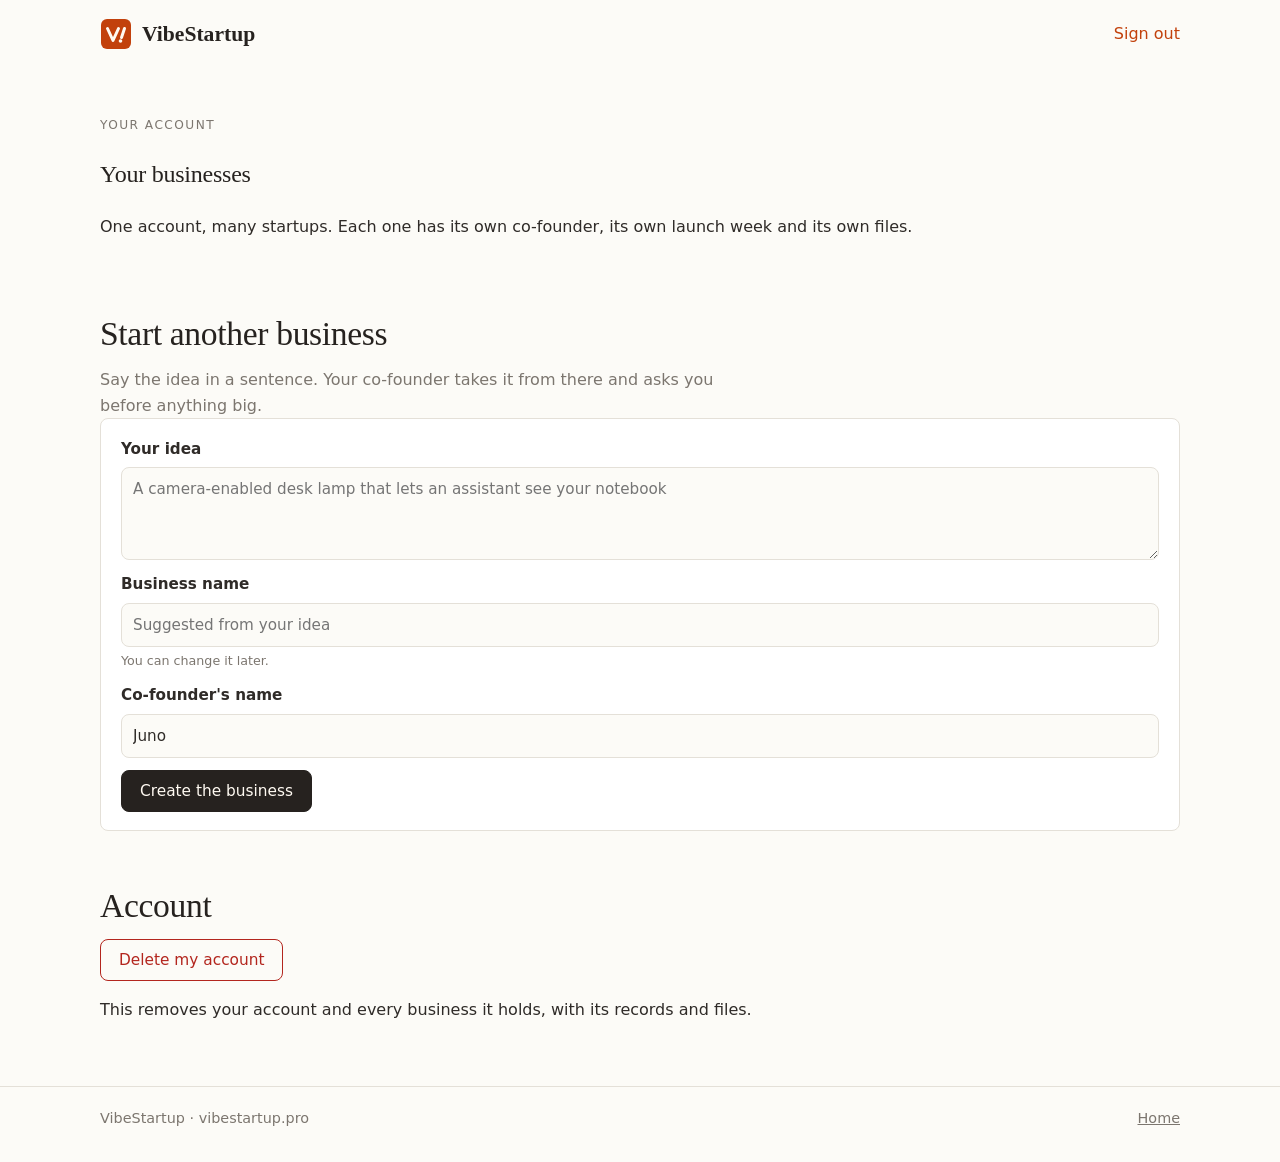
==== app/index.html @ 8f5cf820 "VibeStartup is a real startup-factory web app: its own accounts, startups and server - app.mjs is th" ====
<!doctype html>
<html lang="en">
<head>
<meta charset="utf-8">
<meta name="viewport" content="width=device-width, initial-scale=1">
<meta http-equiv="Content-Security-Policy" content="default-src 'self'; script-src 'self'; style-src 'self' 'unsafe-inline'; img-src 'self' data:; connect-src 'self'; object-src 'none'; base-uri 'none'; form-action 'self'">
<title>Your business | VibeStartup</title>
<meta name="description" content="The VibeStartup console: your business, your AI co-founder, and every decision waiting on you.">
<link rel="stylesheet" href="../style.css">
<link rel="stylesheet" href="app.css">
<link rel="icon" href="../mark.svg" type="image/svg+xml">
</head>
<body class="console">
<a class="skip" href="#app">Skip to the console</a>
<div id="app"></div>
<div id="toast" role="status" aria-live="polite"></div>

<dialog id="search-dialog" aria-labelledby="search-title">
  <form method="dialog" id="search-form">
    <h2 id="search-title" class="sr">Search</h2>
    <label class="field"><span class="sr">Go to</span><input id="search-input" type="search" placeholder="Go to a tab or page…" autocomplete="off"></label>
    <ul id="search-results" class="search-results"></ul>
  </form>
</dialog>

<dialog id="share-dialog" aria-labelledby="share-title">
  <form method="dialog">
    <h2 id="share-title">Share and earn</h2>
    <p class="muted">Give a friend a discount on their first month; get credits when they subscribe. The amounts are set at launch.</p>
    <label class="field">Your invite link<input id="share-link" readonly></label>
    <div class="btns"><button type="button" class="btn" data-action="copy-share">Copy</button><a class="btn" id="share-mail" href="#">Email</a><a class="btn" id="share-sms" href="#">Text</a></div>
    <p class="muted small" id="share-earned"></p>
    <div class="btns end"><button class="btn primary" value="close">Close</button></div>
  </form>
</dialog>

<dialog id="checkout-dialog" aria-labelledby="checkout-title">
  <form method="dialog" id="checkout-form">
    <p class="sandbox">Test mode · no card is charged</p>
    <h2 id="checkout-title">Pay <span id="checkout-biz"></span></h2>
    <p class="checkout-line"><span id="checkout-product"></span><strong id="checkout-amount"></strong></p>
    <p class="hint">Test card: <code>4242 4242 4242 4242</code>, any future date, any three digits.</p>
    <label class="field">Email<input name="email" type="email" autocomplete="off" required placeholder="buyer@example.com"></label>
    <label class="field">Card number<input name="card" inputmode="numeric" autocomplete="off" required placeholder="1234 1234 1234 1234"></label>
    <div class="row2">
      <label class="field">Expiry<input name="exp" autocomplete="off" required placeholder="MM / YY"></label>
      <label class="field">CVC<input name="cvc" autocomplete="off" required placeholder="123"></label>
    </div>
    <p class="error" id="checkout-error" role="alert"></p>
    <div class="btns end"><button class="btn" value="cancel" formnovalidate>Cancel</button><button class="btn primary" value="pay" id="checkout-pay">Pay</button></div>
  </form>
</dialog>

<dialog id="store-dialog" aria-labelledby="store-title" class="wide">
  <form method="dialog">
    <div id="store-body"></div>
    <div class="btns end"><button class="btn" value="close">Close the store</button></div>
  </form>
</dialog>

<dialog id="confirm-dialog" aria-labelledby="confirm-title">
  <form method="dialog" id="confirm-form">
    <h2 id="confirm-title"></h2>
    <p id="confirm-text"></p>
    <label class="field hidden" id="confirm-type-wrap"><span id="confirm-type-label"></span><input id="confirm-type" autocomplete="off"></label>
    <div class="btns end"><button class="btn" value="cancel" formnovalidate>Cancel</button><button class="btn danger" value="ok" id="confirm-ok"></button></div>
  </form>
</dialog>

<dialog id="preview-dialog" aria-labelledby="preview-title" class="wide">
  <form method="dialog">
    <div class="preview-head"><h2 id="preview-title"></h2><span class="muted small" id="preview-meta"></span></div>
    <div id="preview-body"></div>
    <div class="btns end"><button type="button" class="btn" data-action="copy-preview">Copy content</button><button class="btn primary" value="close">Close</button></div>
  </form>
</dialog>

<script type="module" src="app.js"></script>
</body>
</html>
---- style.css ----
/* VibeStartup: warm paper, charcoal ink, serif headings, framed cards, a burnt-orange accent; light and dark from the person's setting. */
:root {
  --bg: #fcfbf7;
  --surface: #ffffff;
  --soft: #f3efe8;
  --line: #e4e0d8;
  --text: #2f2b28;
  --muted: #7c766f;
  --ink: #26221f;
  --ink-text: #fffaf2;
  --accent: #c2410c;
  --accent-soft: #fbe7da;
  --accent-text: #ffffff;
  --ok: #2f7d4f;
  --ok-soft: #e3f2e8;
  --warn: #8a5a00;
  --warn-soft: #fbf0d4;
  --bad: #b3261e;
  --focus: #c2410c;
  --serif: "Iowan Old Style", "Palatino Linotype", Palatino, "Book Antiqua", Georgia, "Times New Roman", serif;
  --sans: system-ui, -apple-system, "Segoe UI", Roboto, "Helvetica Neue", Arial, sans-serif;
  --mono: ui-monospace, "SF Mono", Menlo, Consolas, monospace;
  --radius: 8px;
  color-scheme: light dark;
}
@media (prefers-color-scheme: dark) {
  :root {
    --bg: #1a1816;
    --surface: #23201d;
    --soft: #2c2925;
    --line: #3a3631;
    --text: #ede8e1;
    --muted: #a9a198;
    --ink: #ede8e1;
    --ink-text: #1a1816;
    --accent: #fb8a4c;
    --accent-soft: #3b2518;
    --accent-text: #1a1816;
    --ok: #7dd3a0;
    --ok-soft: #1f3327;
    --warn: #f3c86b;
    --warn-soft: #3a2f16;
    --bad: #ff8a80;
    --focus: #fb8a4c;
  }
}

* { box-sizing: border-box; }
html { -webkit-text-size-adjust: 100%; }
body { margin: 0; background: var(--bg); color: var(--text); font: 16px/1.6 var(--sans); }
h1, h2, h3 { font-family: var(--serif); font-weight: 500; color: var(--ink); letter-spacing: -0.01em; }
a { color: var(--accent); }
:focus-visible { outline: 3px solid var(--focus); outline-offset: 2px; }
img { max-width: 100%; }
.wrap { max-width: 1120px; margin: 0 auto; padding: 0 20px; }
.skip { position: absolute; left: -999px; }
.skip:focus { left: 12px; top: 12px; background: var(--surface); padding: 8px 12px; z-index: 10; border-radius: var(--radius); }

/* header and footer */
.site-head .wrap { display: flex; flex-wrap: wrap; align-items: center; justify-content: space-between; gap: 8px 24px; padding-top: 18px; padding-bottom: 18px; }
.brand { display: inline-flex; align-items: center; gap: 10px; color: var(--ink); text-decoration: none; font: 600 1.35rem var(--serif); }
.brand img { width: 32px; height: 32px; }
.site-nav { display: flex; flex-wrap: wrap; gap: 4px 20px; }
.site-nav a { color: var(--muted); text-decoration: none; font-size: 0.96rem; padding: 4px 0; border-bottom: 1px solid transparent; }
.site-nav a:hover, .site-nav a[aria-current="page"] { color: var(--text); border-bottom-color: var(--accent); }
.site-foot { border-top: 1px solid var(--line); color: var(--muted); font-size: 0.9rem; margin-top: 64px; }
.site-foot .wrap { display: flex; flex-wrap: wrap; justify-content: space-between; gap: 8px 24px; padding-top: 20px; padding-bottom: 32px; }
.site-foot a { color: var(--muted); }

/* buttons */
.btn { display: inline-flex; align-items: center; justify-content: center; gap: 8px; min-height: 42px; padding: 8px 18px; border-radius: var(--radius); border: 1px solid var(--line); background: var(--surface); color: var(--text); font: 500 0.96rem var(--sans); text-decoration: none; cursor: pointer; }
.btn:hover { border-color: var(--muted); }
.btn.primary { background: var(--ink); border-color: var(--ink); color: var(--ink-text); }
.btn.primary:hover { opacity: 0.9; }
.btn.accent { background: var(--accent); border-color: var(--accent); color: var(--accent-text); }
.btn.small { min-height: 32px; padding: 4px 12px; font-size: 0.86rem; }
.btn.danger { color: var(--bad); border-color: var(--bad); background: transparent; }
.btn:disabled { opacity: 0.5; cursor: not-allowed; }
.btns { display: flex; flex-wrap: wrap; gap: 10px; }

/* landing */
.hero { padding: 56px 0 24px; max-width: 760px; }
.eyebrow { text-transform: uppercase; letter-spacing: 0.12em; font-size: 0.76rem; color: var(--muted); margin: 0 0 12px; }
.hero h1 { margin: 0 0 16px; font-size: clamp(2.2rem, 5.4vw, 3.8rem); line-height: 1.05; }
.hero h1 em { color: var(--accent); font-style: italic; }
.hero p.lede { margin: 0 0 26px; color: var(--muted); font-size: 1.15rem; max-width: 36em; }
.notice { background: var(--soft); border: 1px solid var(--line); border-radius: var(--radius); padding: 12px 16px; margin: 22px 0 0; font-size: 0.95rem; }
.cards { display: grid; grid-template-columns: repeat(auto-fill, minmax(250px, 1fr)); gap: 14px; margin-top: 20px; }
.card { background: var(--surface); border: 1px solid var(--line); border-radius: var(--radius); padding: 18px 20px; }
.card h3 { margin: 0 0 6px; font-size: 1.2rem; }
.card p { margin: 0; color: var(--muted); font-size: 0.95rem; }
.section { padding-top: 48px; }
.section > h2 { font-size: clamp(1.5rem, 3vw, 2.1rem); margin: 0; }
.section > p.sub { color: var(--muted); margin: 6px 0 0; max-width: 40em; }
.steps { counter-reset: step; list-style: none; padding: 0; margin: 20px 0 0; display: grid; grid-template-columns: repeat(auto-fill, minmax(230px, 1fr)); gap: 14px; }
.steps li { counter-increment: step; background: var(--surface); border: 1px solid var(--line); border-radius: var(--radius); padding: 18px 20px; }
.steps li::before { content: counter(step); display: block; font: 500 1.8rem var(--serif); color: var(--accent); margin-bottom: 4px; }
.split { display: grid; grid-template-columns: 1fr 1fr; gap: 14px; margin-top: 20px; }
.split ul { margin: 8px 0 0; padding-left: 1.2em; color: var(--muted); }
.plans { display: grid; grid-template-columns: repeat(auto-fill, minmax(240px, 1fr)); gap: 14px; margin-top: 20px; }
.plan { background: var(--surface); border: 1px solid var(--line); border-radius: var(--radius); padding: 20px; display: flex; flex-direction: column; gap: 6px; }
.plan.featured { border-color: var(--ink); box-shadow: 0 0 0 1px var(--ink); }
.plan h3 { margin: 0; font-size: 1.35rem; }
.plan .price { font: 500 1rem var(--serif); color: var(--muted); font-style: italic; }
.plan ul { margin: 6px 0 0; padding-left: 1.2em; color: var(--muted); font-size: 0.94rem; }
.tag { display: inline-block; font-size: 0.72rem; padding: 2px 8px; border-radius: 999px; background: var(--accent-soft); color: var(--accent); font-weight: 600; letter-spacing: 0.02em; vertical-align: middle; }
@media (max-width: 720px) {
  .split { grid-template-columns: 1fr; }
  .hero { padding-top: 28px; }
}

/* forms on the public pages: the account, a new business, and the language picker */
.field { display: block; margin: 0 0 12px; font-weight: 600; font-size: 0.95rem; }
.field input, .field textarea {
  display: block; width: 100%; box-sizing: border-box; margin-top: 6px; padding: 9px 11px;
  font: inherit; font-weight: 400; color: var(--text); background: var(--bg);
  border: 1px solid var(--line); border-radius: var(--radius);
}
.field small { display: block; margin-top: 4px; font-weight: 400; color: var(--muted); }
.error { margin: 6px 0 10px; color: var(--bad); font-size: 0.9rem; }
.error:empty { display: none; }
.linkish { background: none; border: 0; padding: 0; font: inherit; color: var(--accent); cursor: pointer; }
.langbtn {
  margin-left: 10px; padding: 2px 8px; font: 600 0.85rem var(--sans); color: var(--text);
  background: var(--soft); border: 1px solid var(--line); border-radius: var(--radius); cursor: pointer;
}
.langlist { list-style: none; padding: 0; margin: 0 0 14px; display: grid; gap: 6px; }
.langlist a { display: block; padding: 8px 10px; border-radius: var(--radius); text-decoration: none; color: var(--text); }
.langlist a[aria-current="true"] { background: var(--accent-soft); color: var(--accent); }
.foot-right { display: inline-flex; align-items: center; gap: 4px; }
a.card { display: block; text-decoration: none; color: inherit; }
a.card:hover { border-color: var(--accent); }
---- app/app.css ----
/* The console demo. Shares ../style.css's colours and type. */
.sr { position: absolute; width: 1px; height: 1px; overflow: hidden; clip: rect(0 0 0 0); white-space: nowrap; }
.hidden { display: none !important; }
.muted { color: var(--muted); }
.small { font-size: 0.86rem; }
code { font-family: var(--mono); font-size: 0.9em; background: var(--soft); padding: 1px 5px; border-radius: 4px; }
body.console { min-height: 100vh; }
.demo-banner { margin: 0; background: var(--ink); color: var(--ink-text); text-align: center; font-size: 0.86rem; padding: 6px 16px; }

/* start */
.start { max-width: 620px; margin: 0 auto; padding: 48px 20px; }
.start h1 { font-size: clamp(2rem, 5vw, 2.8rem); margin: 0 0 8px; line-height: 1.1; }
.panel { background: var(--surface); border: 1px solid var(--line); border-radius: var(--radius); padding: 20px; }
.field { display: flex; flex-direction: column; gap: 5px; font-size: 0.9rem; font-weight: 500; margin: 12px 0; }
.field input, .field select, .field textarea, .composer textarea, .inline input, .inline select { font: 400 0.96rem var(--sans); padding: 9px 11px; border: 1px solid var(--line); border-radius: var(--radius); background: var(--bg); color: var(--text); min-width: 0; width: 100%; }
.field small { font-weight: 400; color: var(--muted); }
.row2 { display: grid; grid-template-columns: 1fr 1fr; gap: 12px; }
.error { color: var(--bad); min-height: 1.3em; margin: 4px 0; font-size: 0.9rem; }
.check { display: flex; gap: 8px; align-items: center; margin: 8px 0; font-size: 0.94rem; }
.check input { accent-color: var(--accent); width: 17px; height: 17px; }
.end { justify-content: flex-end; }

/* layout */
.shell { display: grid; grid-template-columns: 236px minmax(0, 1fr); min-height: calc(100vh - 33px); }
.side { border-right: 1px solid var(--line); background: var(--bg); padding: 12px; display: flex; flex-direction: column; gap: 8px; position: sticky; top: 0; height: calc(100vh - 33px); overflow-y: auto; }
.side .brand { font-size: 1.1rem; padding: 2px 6px; }
.side .brand img { width: 26px; height: 26px; }
.searchbtn { display: flex; justify-content: space-between; align-items: center; width: 100%; border: 1px solid var(--line); background: var(--surface); color: var(--muted); border-radius: var(--radius); padding: 7px 10px; font: 400 0.88rem var(--sans); cursor: pointer; }
.searchbtn kbd { font: 400 0.76rem var(--mono); border: 1px solid var(--line); border-radius: 4px; padding: 0 5px; }
.bizname { display: flex; align-items: center; gap: 9px; padding: 6px; }
.bizname .logo { width: 30px; height: 30px; border-radius: 7px; flex: none; }
.bizname b { display: block; font: 500 1.02rem var(--serif); color: var(--ink); line-height: 1.2; overflow-wrap: anywhere; }
.bizname span { font-size: 0.76rem; color: var(--muted); }
.nav { display: flex; flex-direction: column; gap: 1px; }
.nav a { display: flex; align-items: center; justify-content: space-between; gap: 8px; color: var(--muted); text-decoration: none; padding: 4px 10px; border-radius: 6px; font-size: 0.9rem; }
.nav a:hover { background: var(--soft); color: var(--text); }
.nav a[aria-current="page"] { background: var(--surface); color: var(--ink); box-shadow: inset 0 0 0 1px var(--line); font-weight: 500; }
.nav .count { font-size: 0.72rem; background: var(--accent); color: var(--accent-text); border-radius: 999px; padding: 0 7px; }
.side-foot { margin-top: auto; display: flex; flex-direction: column; gap: 8px; font-size: 0.84rem; }
.meter { background: var(--soft); border: 1px solid var(--line); border-radius: var(--radius); padding: 10px; }
.meter .bar { height: 5px; background: var(--line); border-radius: 3px; margin: 6px 0; overflow: hidden; }
.meter .bar i { display: block; height: 100%; background: var(--accent); }
.user { display: flex; gap: 6px; flex-wrap: wrap; }
.user a { color: var(--muted); }

.main { min-width: 0; padding: 22px 32px 64px; }
.page-head { display: flex; flex-wrap: wrap; align-items: flex-end; justify-content: space-between; gap: 8px 16px; margin-bottom: 16px; }
.page-head h1 { margin: 0; font-size: 1.9rem; line-height: 1.15; }
.page-head p { margin: 4px 0 0; color: var(--muted); max-width: 46em; }
.grid { display: grid; gap: 14px; }
.grid.two { grid-template-columns: repeat(auto-fit, minmax(300px, 1fr)); align-items: start; }
.grid.tiles { grid-template-columns: repeat(auto-fill, minmax(150px, 1fr)); }
.grid.cards3 { grid-template-columns: repeat(auto-fill, minmax(210px, 1fr)); }
.box { background: var(--surface); border: 1px solid var(--line); border-radius: var(--radius); padding: 16px 18px; min-width: 0; }
.box > h2, .box > h3 { margin: 0 0 8px; font-size: 1.15rem; }
.box h2 { font-size: 1.2rem; }
.box-head { display: flex; justify-content: space-between; align-items: center; gap: 8px; flex-wrap: wrap; margin-bottom: 8px; }
.box-head h2, .box-head h3 { margin: 0; font-size: 1.15rem; }
.label { text-transform: uppercase; letter-spacing: 0.08em; font-size: 0.7rem; color: var(--muted); }
.tile { background: var(--surface); border: 1px solid var(--line); border-radius: var(--radius); padding: 12px 14px; }
.tile b { display: block; font: 500 1.5rem var(--serif); color: var(--ink); margin-top: 2px; }
.tile small { color: var(--muted); font-size: 0.78rem; }
.empty { text-align: center; padding: 28px 16px; color: var(--muted); }
.empty h3 { color: var(--ink); margin: 0 0 4px; }
.list { list-style: none; margin: 0; padding: 0; }
.list > li { padding: 10px 0; border-top: 1px solid var(--line); display: flex; gap: 10px; align-items: center; justify-content: space-between; flex-wrap: wrap; }
.list > li:first-child { border-top: 0; }
.list .grow { flex: 1; min-width: 180px; }
.pill { display: inline-block; font-size: 0.72rem; padding: 1px 8px; border-radius: 999px; background: var(--soft); color: var(--muted); border: 1px solid var(--line); white-space: nowrap; }
.pill.ok { background: var(--ok-soft); color: var(--ok); border-color: transparent; }
.pill.warn { background: var(--warn-soft); color: var(--warn); border-color: transparent; }
.pill.accent { background: var(--accent-soft); color: var(--accent); border-color: transparent; }
.pill.bad { color: var(--bad); }
table { width: 100%; border-collapse: collapse; font-size: 0.92rem; }
th, td { text-align: left; padding: 8px 6px; border-top: 1px solid var(--line); vertical-align: top; }
th { font-weight: 500; color: var(--muted); font-size: 0.8rem; border-top: 0; }
.table-wrap { overflow-x: auto; }
.subtabs { display: flex; gap: 4px; flex-wrap: wrap; border-bottom: 1px solid var(--line); margin-bottom: 14px; }
.subtabs button { border: 0; background: none; color: var(--muted); font: 400 0.94rem var(--sans); padding: 8px 12px; border-bottom: 2px solid transparent; cursor: pointer; }
.subtabs button[aria-selected="true"] { color: var(--ink); border-bottom-color: var(--accent); }
.chips { display: flex; flex-wrap: wrap; gap: 6px; }
.chips button { border: 1px solid var(--line); background: var(--surface); color: var(--text); border-radius: 999px; padding: 4px 12px; font: 400 0.88rem var(--sans); cursor: pointer; }
.chips button[aria-pressed="true"] { background: var(--ink); color: var(--ink-text); border-color: var(--ink); }
.switch { display: inline-flex; align-items: center; gap: 8px; cursor: pointer; font-size: 0.92rem; }
.switch input { appearance: none; width: 38px; height: 22px; border-radius: 999px; background: var(--line); position: relative; margin: 0; cursor: pointer; transition: background 0.15s; flex: none; }
.switch input::after { content: ""; position: absolute; top: 3px; left: 3px; width: 16px; height: 16px; border-radius: 50%; background: var(--surface); transition: left 0.15s; }
.switch input:checked { background: var(--accent); }
.switch input:checked::after { left: 19px; }
.inline { display: flex; gap: 8px; flex-wrap: wrap; align-items: center; }
.inline input, .inline select { width: auto; flex: 1; min-width: 140px; }

/* chat */
.chat-layout { display: grid; grid-template-columns: minmax(0, 1fr) 300px; gap: 20px; align-items: start; }
.chat { display: flex; flex-direction: column; gap: 14px; max-width: 760px; }
.msg { display: flex; flex-direction: column; gap: 4px; }
.msg .who { font-size: 0.8rem; color: var(--muted); }
.msg .bubble { background: var(--surface); border: 1px solid var(--line); border-radius: var(--radius); padding: 10px 14px; white-space: pre-wrap; overflow-wrap: anywhere; }
.msg.you { align-items: flex-end; }
.msg.you .bubble { background: var(--ink); color: var(--ink-text); border-color: var(--ink); max-width: 80%; }
.msg .sample { font-size: 0.72rem; color: var(--muted); font-style: italic; }
.card-msg { border: 1px solid var(--line); border-radius: var(--radius); background: var(--surface); padding: 14px 16px; }
.card-msg.milestone { border-left: 3px solid var(--ok); }
.card-msg.approval { border-left: 3px solid var(--accent); }
.card-msg h4 { margin: 2px 0 4px; font: 500 1.05rem var(--serif); color: var(--ink); }
.reasoning { background: var(--soft); border-radius: 6px; padding: 8px 10px; font-size: 0.9rem; margin: 8px 0; }
.briefing .tiles { display: grid; grid-template-columns: repeat(auto-fill, minmax(140px, 1fr)); gap: 8px; margin: 10px 0; }
.briefing ul { margin: 6px 0; padding-left: 1.2em; }
.composer { position: sticky; bottom: 0; background: var(--bg); padding: 10px 0 4px; display: flex; gap: 8px; align-items: flex-end; }
.composer textarea { resize: vertical; min-height: 46px; }
.rail { display: flex; flex-direction: column; gap: 12px; position: sticky; top: 16px; }
.week { display: grid; gap: 4px; margin: 6px 0 0; padding: 0; list-style: none; }
.week li { display: flex; gap: 8px; align-items: center; font-size: 0.9rem; color: var(--muted); padding: 3px 0; }
.week li i { width: 22px; height: 22px; border-radius: 50%; border: 1px solid var(--line); display: inline-flex; align-items: center; justify-content: center; font-style: normal; font-size: 0.75rem; flex: none; }
.week li.done i { background: var(--ok); color: #fff; border-color: var(--ok); }
.week li.now { color: var(--ink); font-weight: 500; }
.week li.now i { background: var(--accent); color: var(--accent-text); border-color: var(--accent); }

/* email */
.mail { display: grid; grid-template-columns: 170px minmax(0, 1fr); gap: 14px; }
.folders { display: flex; flex-direction: column; gap: 2px; }
.folders button { text-align: left; border: 0; background: none; color: var(--muted); padding: 6px 10px; border-radius: 6px; font: 400 0.92rem var(--sans); cursor: pointer; display: flex; justify-content: space-between; }
.folders button[aria-current="true"] { background: var(--surface); color: var(--ink); box-shadow: inset 0 0 0 1px var(--line); }
.thread-row { text-align: left; width: 100%; border: 0; background: none; padding: 10px 4px; cursor: pointer; color: var(--text); font: inherit; display: block; }
.thread-row:hover { background: var(--soft); }
.thread-row b { font-weight: 500; }
.thread-row.unread b { font-weight: 700; }
.thread-row span { display: block; color: var(--muted); font-size: 0.86rem; white-space: nowrap; overflow: hidden; text-overflow: ellipsis; }
.email-body { white-space: pre-wrap; background: var(--bg); border: 1px solid var(--line); border-radius: 6px; padding: 12px; overflow-wrap: anywhere; }

/* studio */
.creatives { display: grid; grid-template-columns: repeat(auto-fill, minmax(150px, 1fr)); gap: 12px; }
.creative { border: 1px solid var(--line); border-radius: var(--radius); overflow: hidden; background: var(--surface); }
.creative img { display: block; width: 100%; aspect-ratio: 4 / 5; object-fit: cover; background: var(--soft); }
.creative.square img { aspect-ratio: 1; object-fit: contain; }
.creative div { padding: 6px 8px; font-size: 0.8rem; display: flex; justify-content: space-between; gap: 6px; align-items: center; }
.creative div span { overflow: hidden; text-overflow: ellipsis; white-space: nowrap; }
.refs { display: flex; flex-wrap: wrap; gap: 8px; }
.refs label { display: flex; align-items: center; gap: 6px; border: 1px solid var(--line); border-radius: 6px; padding: 4px 8px; font-size: 0.82rem; cursor: pointer; background: var(--surface); }
.refs img { width: 28px; height: 28px; border-radius: 4px; }
.swatches { display: flex; flex-wrap: wrap; gap: 10px; }
.swatches div { text-align: center; font-size: 0.78rem; color: var(--muted); }
.swatches i { display: block; width: 64px; height: 64px; border-radius: 6px; border: 1px solid var(--line); margin-bottom: 4px; }

/* social calendar */
.cal { display: grid; grid-template-columns: repeat(7, minmax(0, 1fr)); gap: 4px; }
.cal div { min-height: 64px; border: 1px solid var(--line); border-radius: 6px; padding: 4px 6px; font-size: 0.78rem; background: var(--surface); overflow: hidden; }
.cal .dow { min-height: 0; border: 0; background: none; color: var(--muted); text-align: center; }
.cal .today { border-color: var(--accent); }
.cal .post { display: block; background: var(--accent-soft); color: var(--accent); border-radius: 4px; padding: 1px 4px; margin-top: 2px; white-space: nowrap; overflow: hidden; text-overflow: ellipsis; }

/* files */
.file-row { display: flex; justify-content: space-between; align-items: center; gap: 10px; width: 100%; text-align: left; border: 0; background: none; padding: 8px 6px; border-top: 1px solid var(--line); cursor: pointer; color: var(--text); font: inherit; }
.file-row:hover { background: var(--soft); }
.file-row b { font-family: var(--mono); font-weight: 500; font-size: 0.9rem; }
.file-row span { color: var(--muted); font-size: 0.84rem; }
#preview-body pre { white-space: pre-wrap; font: 0.86rem/1.5 var(--mono); background: var(--bg); border: 1px solid var(--line); border-radius: 6px; padding: 12px; max-height: 60vh; overflow: auto; }
#preview-body img { max-height: 60vh; display: block; margin: 0 auto; }
.preview-head { display: flex; justify-content: space-between; align-items: baseline; gap: 8px; flex-wrap: wrap; }
.preview-head h2 { margin: 0 0 8px; font-family: var(--mono); font-size: 1.05rem; }

/* dialogs */
dialog { border: 1px solid var(--line); border-radius: var(--radius); background: var(--surface); color: var(--text); padding: 20px 22px; width: min(460px, calc(100vw - 32px)); box-shadow: 0 20px 60px rgba(0, 0, 0, 0.2); }
dialog.wide { width: min(760px, calc(100vw - 32px)); }
dialog::backdrop { background: rgba(30, 26, 22, 0.45); }
dialog h2 { margin: 0 0 6px; font-size: 1.35rem; }
.sandbox { display: inline-block; margin: 0 0 8px; font-size: 0.74rem; background: var(--warn-soft); color: var(--warn); padding: 2px 8px; border-radius: 4px; }
.checkout-line { display: flex; justify-content: space-between; border-top: 1px solid var(--line); border-bottom: 1px solid var(--line); padding: 8px 0; }
.hint { font-size: 0.86rem; color: var(--muted); }
.search-results { list-style: none; margin: 0; padding: 0; max-height: 50vh; overflow: auto; }
.search-results a { display: block; padding: 7px 10px; border-radius: 6px; color: var(--text); text-decoration: none; }
.search-results a:hover, .search-results a.on { background: var(--soft); }
.store { border: 1px solid var(--line); border-radius: var(--radius); overflow: hidden; margin-bottom: 12px; }
.store header { padding: 30px 24px; }
.store header h3 { margin: 0; font-size: 2rem; }
.store .items { display: grid; grid-template-columns: repeat(auto-fill, minmax(180px, 1fr)); gap: 10px; padding: 16px; background: var(--bg); }
.store .item { background: var(--surface); border: 1px solid var(--line); border-radius: 6px; padding: 12px; }
.store footer { padding: 8px 16px; font-size: 0.78rem; color: var(--muted); }

#toast { position: fixed; left: 50%; bottom: 20px; transform: translateX(-50%); background: var(--ink); color: var(--ink-text); border-radius: var(--radius); padding: 8px 16px; font-size: 0.9rem; opacity: 0; pointer-events: none; transition: opacity 0.2s; z-index: 50; max-width: calc(100vw - 32px); }
#toast.on { opacity: 1; }

@media (max-width: 1100px) { .chat-layout { grid-template-columns: minmax(0, 1fr); } .rail { position: static; } }
@media (max-width: 760px) {
  .shell { grid-template-columns: minmax(0, 1fr); }
  .side { position: sticky; top: 0; z-index: 5; height: auto; border-right: 0; border-bottom: 1px solid var(--line); padding: 8px 12px; gap: 6px; flex-direction: row; flex-wrap: wrap; align-items: center; }
  .side .brand, .side .searchbtn, .side-foot .meter, .bizname span { display: none; }
  .bizname { padding: 0; flex: 1; min-width: 0; order: 1; }
  .side-foot { order: 2; }
  .nav { order: 3; }
  .bizname .logo { width: 24px; height: 24px; }
  .nav { flex-direction: row; overflow-x: auto; width: 100%; gap: 2px; padding-bottom: 2px; scrollbar-width: thin; }
  .nav a { white-space: nowrap; padding: 5px 9px; font-size: 0.86rem; }
  .side-foot { margin: 0; flex-direction: row; align-items: center; }
  .main { padding: 16px 14px 56px; }
  .page-head h1 { font-size: 1.5rem; }
  .mail { grid-template-columns: minmax(0, 1fr); }
  .folders { flex-direction: row; overflow-x: auto; }
  .row2 { grid-template-columns: 1fr; }
  .cal div { min-height: 44px; padding: 2px 3px; font-size: 0.7rem; }
  .msg.you .bubble { max-width: 92%; }
}

.linkish { border: 0; background: none; color: inherit; font: inherit; padding: 0; cursor: pointer; text-align: left; }
.linkish:hover { color: var(--accent); text-decoration: underline; }
details summary { cursor: pointer; font-size: 0.9rem; color: var(--muted); margin-top: 6px; }
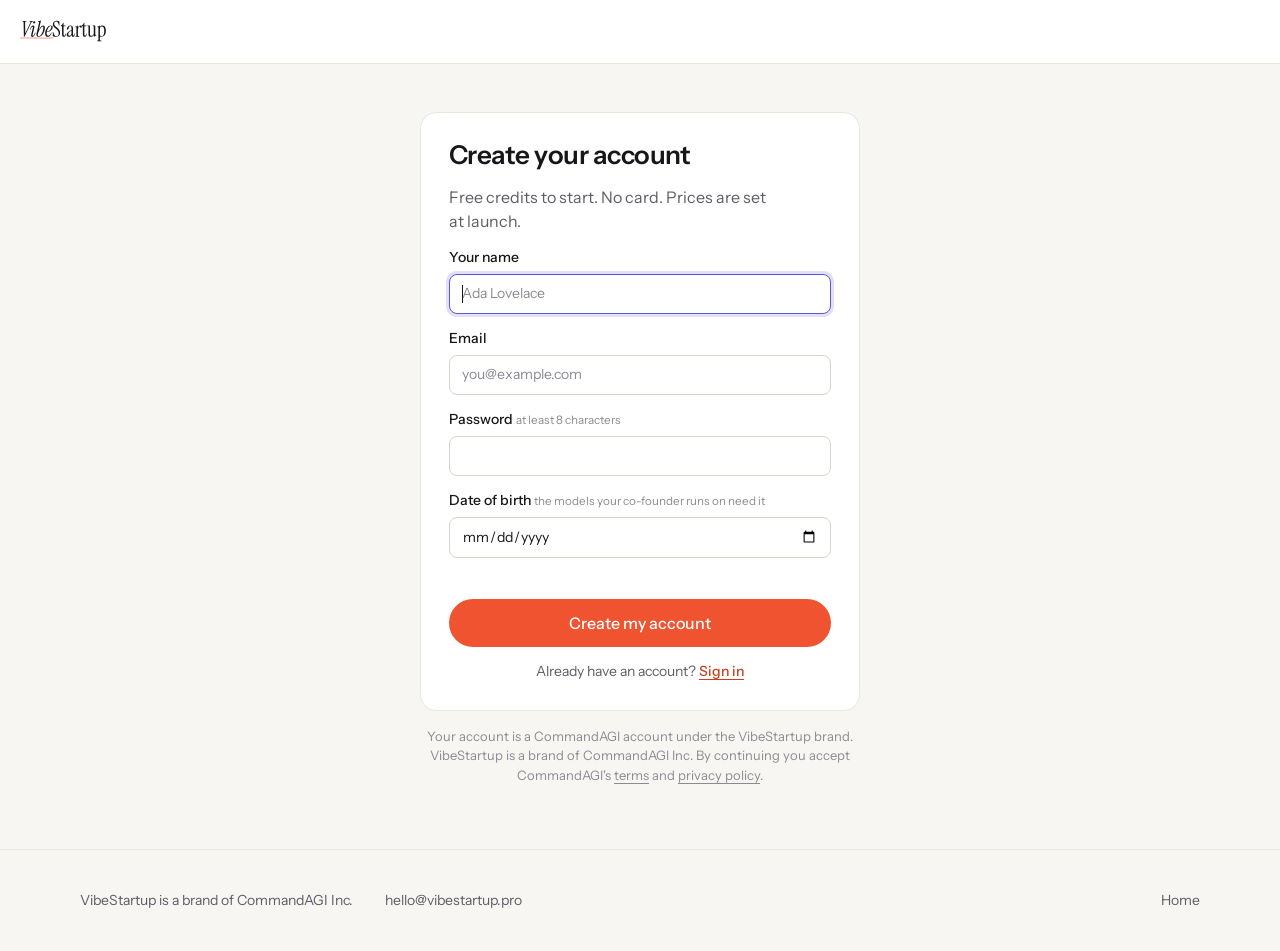
==== commit 0a9a01d8: "The founder's console: sixteen tabs and three account pages over CommandAGI's API with the founder's" ====
--- a/app/index.html
+++ b/app/index.html
@@ -2,79 +2,55 @@
 <html lang="en">
 <head>
 <meta charset="utf-8">
-<meta name="viewport" content="width=device-width, initial-scale=1">
-<meta http-equiv="Content-Security-Policy" content="default-src 'self'; script-src 'self'; style-src 'self' 'unsafe-inline'; img-src 'self' data:; connect-src 'self'; object-src 'none'; base-uri 'none'; form-action 'self'">
-<title>Your business | VibeStartup</title>
-<meta name="description" content="The VibeStartup console: your business, your AI co-founder, and every decision waiting on you.">
-<link rel="stylesheet" href="../style.css">
-<link rel="stylesheet" href="app.css">
-<link rel="icon" href="../mark.svg" type="image/svg+xml">
+<meta name="viewport" content="width=device-width, initial-scale=1, viewport-fit=cover">
+<meta http-equiv="Content-Security-Policy" content="default-src 'self'; script-src 'self'; style-src 'self' 'unsafe-inline'; img-src 'self' data: blob: https:; connect-src 'self' https://api.commandagi.com https://api-dev.commandagi.com http://127.0.0.1:* http://localhost:*; font-src 'self'; object-src 'none'; base-uri 'none'; form-action 'self'">
+<title>Console · VibeStartup</title>
+<meta name="description" content="One business, its co-founder and every part of it: chat, the launch week, tasks, email, products, orders, customers, ads, studio, outbound, social, files, legal, settings, activity.">
+<meta name="robots" content="noindex">
+<meta name="theme-color" content="#ffffff" media="(prefers-color-scheme: light)">
+<meta name="theme-color" content="#0f0f12" media="(prefers-color-scheme: dark)">
+<link rel="preload" href="/fonts/InstrumentSans-normal-latin.woff2" as="font" type="font/woff2" crossorigin>
+<link rel="stylesheet" href="/style.css">
+<link rel="stylesheet" href="/app/console.css">
+<link rel="icon" href="/mark.svg" type="image/svg+xml">
+<link rel="apple-touch-icon" href="/touch-icon.png">
+<script src="/brand.js"></script>
 </head>
 <body class="console">
-<a class="skip" href="#app">Skip to the console</a>
-<div id="app"></div>
-<div id="toast" role="status" aria-live="polite"></div>
+<a class="skip" href="#main">Skip to the content</a>
 
-<dialog id="search-dialog" aria-labelledby="search-title">
-  <form method="dialog" id="search-form">
-    <h2 id="search-title" class="sr">Search</h2>
-    <label class="field"><span class="sr">Go to</span><input id="search-input" type="search" placeholder="Go to a tab or page…" autocomplete="off"></label>
-    <ul id="search-results" class="search-results"></ul>
-  </form>
+<aside class="rail" id="rail" aria-label="Console">
+  <button type="button" class="biz-switch" id="biz-switch" aria-haspopup="menu" aria-label="Switch business">
+    <span class="avatar" id="biz-avatar">·</span>
+    <span class="biz-name"><b id="biz-name">Loading</b><small>Business</small></span>
+  </button>
+  <button type="button" class="search-btn" id="search-open" aria-label="Search (Ctrl+K)"><span class="search-ico"></span><span>Search</span><kbd>⌘K</kbd></button>
+  <nav class="tabs" id="tabs" aria-label="Tabs"></nav>
+  <div class="rail-foot">
+    <a class="credits" id="credits" href="#page=billing" data-page="billing"><span class="credits-ico"></span><span><b id="credits-balance-rail">…</b> credits</span></a>
+    <button type="button" class="account" id="account-menu" aria-haspopup="menu" aria-label="Account menu"><span class="avatar" id="me-avatar">·</span><span class="me-name" id="me-name">Account</span></button>
+  </div>
+</aside>
+
+<div class="frame">
+  <header class="topbar" id="topbar">
+    <button type="button" class="btn icon rail-toggle" id="rail-toggle" aria-label="Menu" data-tip="Menu"></button>
+    <h1 class="tab-title" id="tab-title">Chat</h1>
+    <div class="actions" id="actions" role="toolbar" aria-label="Actions"></div>
+  </header>
+  <main id="main" tabindex="-1" aria-live="polite"></main>
+  <aside class="panel-right" id="building" aria-label="What is being built" hidden></aside>
+</div>
+
+<nav class="bottombar" id="bottombar" aria-label="Tabs"></nav>
+
+<dialog id="search" class="modal search" aria-label="Search">
+  <div class="search-box">
+    <input type="search" placeholder="Jump to a tab or a business…" autocomplete="off" aria-label="Search">
+    <ul class="search-results" role="listbox"></ul>
+  </div>
 </dialog>
 
-<dialog id="share-dialog" aria-labelledby="share-title">
-  <form method="dialog">
-    <h2 id="share-title">Share and earn</h2>
-    <p class="muted">Give a friend a discount on their first month; get credits when they subscribe. The amounts are set at launch.</p>
-    <label class="field">Your invite link<input id="share-link" readonly></label>
-    <div class="btns"><button type="button" class="btn" data-action="copy-share">Copy</button><a class="btn" id="share-mail" href="#">Email</a><a class="btn" id="share-sms" href="#">Text</a></div>
-    <p class="muted small" id="share-earned"></p>
-    <div class="btns end"><button class="btn primary" value="close">Close</button></div>
-  </form>
-</dialog>
-
-<dialog id="checkout-dialog" aria-labelledby="checkout-title">
-  <form method="dialog" id="checkout-form">
-    <p class="sandbox">Test mode · no card is charged</p>
-    <h2 id="checkout-title">Pay <span id="checkout-biz"></span></h2>
-    <p class="checkout-line"><span id="checkout-product"></span><strong id="checkout-amount"></strong></p>
-    <p class="hint">Test card: <code>4242 4242 4242 4242</code>, any future date, any three digits.</p>
-    <label class="field">Email<input name="email" type="email" autocomplete="off" required placeholder="buyer@example.com"></label>
-    <label class="field">Card number<input name="card" inputmode="numeric" autocomplete="off" required placeholder="1234 1234 1234 1234"></label>
-    <div class="row2">
-      <label class="field">Expiry<input name="exp" autocomplete="off" required placeholder="MM / YY"></label>
-      <label class="field">CVC<input name="cvc" autocomplete="off" required placeholder="123"></label>
-    </div>
-    <p class="error" id="checkout-error" role="alert"></p>
-    <div class="btns end"><button class="btn" value="cancel" formnovalidate>Cancel</button><button class="btn primary" value="pay" id="checkout-pay">Pay</button></div>
-  </form>
-</dialog>
-
-<dialog id="store-dialog" aria-labelledby="store-title" class="wide">
-  <form method="dialog">
-    <div id="store-body"></div>
-    <div class="btns end"><button class="btn" value="close">Close the store</button></div>
-  </form>
-</dialog>
-
-<dialog id="confirm-dialog" aria-labelledby="confirm-title">
-  <form method="dialog" id="confirm-form">
-    <h2 id="confirm-title"></h2>
-    <p id="confirm-text"></p>
-    <label class="field hidden" id="confirm-type-wrap"><span id="confirm-type-label"></span><input id="confirm-type" autocomplete="off"></label>
-    <div class="btns end"><button class="btn" value="cancel" formnovalidate>Cancel</button><button class="btn danger" value="ok" id="confirm-ok"></button></div>
-  </form>
-</dialog>
-
-<dialog id="preview-dialog" aria-labelledby="preview-title" class="wide">
-  <form method="dialog">
-    <div class="preview-head"><h2 id="preview-title"></h2><span class="muted small" id="preview-meta"></span></div>
-    <div id="preview-body"></div>
-    <div class="btns end"><button type="button" class="btn" data-action="copy-preview">Copy content</button><button class="btn primary" value="close">Close</button></div>
-  </form>
-</dialog>
-
-<script type="module" src="app.js"></script>
+<script type="module" src="/app/console.js"></script>
 </body>
 </html>
--- a/style.css
+++ b/style.css
@@ -1,132 +1,214 @@
-/* VibeStartup: warm paper, charcoal ink, serif headings, framed cards, a burnt-orange accent; light and dark from the person's setting. */
+/* VibeStartup: the tokens and base components every page shares (docs/DESIGN.md). Instrument Sans for text, the
+   serif italic only in the wordmark; one accent; hairlines separate, only floating things carry a shadow. */
+@font-face { font-family: "Instrument Sans"; font-style: italic; font-weight: 400 700; font-stretch: 75% 100%; font-display: swap; src: url("/fonts/InstrumentSans-italic-latin-ext.woff2") format("woff2"); unicode-range: U+0100-02BA, U+02BD-02C5, U+02C7-02CC, U+02CE-02D7, U+02DD-02FF, U+0304, U+0308, U+0329, U+1D00-1DBF, U+1E00-1E9F, U+1EF2-1EFF, U+2020, U+20A0-20AB, U+20AD-20C4, U+2113, U+2C60-2C7F, U+A720-A7FF; }
+@font-face { font-family: "Instrument Sans"; font-style: italic; font-weight: 400 700; font-stretch: 75% 100%; font-display: swap; src: url("/fonts/InstrumentSans-italic-latin.woff2") format("woff2"); unicode-range: U+0000-00FF, U+0131, U+0152-0153, U+02BB-02BC, U+02C6, U+02DA, U+02DC, U+0304, U+0308, U+0329, U+2000-206F, U+20AC, U+2122, U+2191, U+2193, U+2212, U+2215, U+FEFF, U+FFFD; }
+@font-face { font-family: "Instrument Sans"; font-style: normal; font-weight: 400 700; font-stretch: 75% 100%; font-display: swap; src: url("/fonts/InstrumentSans-normal-latin-ext.woff2") format("woff2"); unicode-range: U+0100-02BA, U+02BD-02C5, U+02C7-02CC, U+02CE-02D7, U+02DD-02FF, U+0304, U+0308, U+0329, U+1D00-1DBF, U+1E00-1E9F, U+1EF2-1EFF, U+2020, U+20A0-20AB, U+20AD-20C4, U+2113, U+2C60-2C7F, U+A720-A7FF; }
+@font-face { font-family: "Instrument Sans"; font-style: normal; font-weight: 400 700; font-stretch: 75% 100%; font-display: swap; src: url("/fonts/InstrumentSans-normal-latin.woff2") format("woff2"); unicode-range: U+0000-00FF, U+0131, U+0152-0153, U+02BB-02BC, U+02C6, U+02DA, U+02DC, U+0304, U+0308, U+0329, U+2000-206F, U+20AC, U+2122, U+2191, U+2193, U+2212, U+2215, U+FEFF, U+FFFD; }
+@font-face { font-family: "Instrument Serif"; font-style: italic; font-weight: 400; font-display: swap; src: url("/fonts/InstrumentSerif-italic-latin.woff2") format("woff2"); unicode-range: U+0000-00FF, U+0131, U+0152-0153, U+02BB-02BC, U+02C6, U+02DA, U+02DC, U+0304, U+0308, U+0329, U+2000-206F, U+20AC, U+2122, U+2191, U+2193, U+2212, U+2215, U+FEFF, U+FFFD; }
+@font-face { font-family: "Instrument Sans Fallback"; src: local("Arial"), local("Helvetica"), local("Liberation Sans"); size-adjust: 97%; ascent-override: 96%; descent-override: 25%; }
+
 :root {
-  --bg: #fcfbf7;
+  --bg: #ffffff;
+  --canvas: #f7f6f3;
   --surface: #ffffff;
-  --soft: #f3efe8;
-  --line: #e4e0d8;
-  --text: #2f2b28;
-  --muted: #7c766f;
-  --ink: #26221f;
-  --ink-text: #fffaf2;
-  --accent: #c2410c;
-  --accent-soft: #fbe7da;
-  --accent-text: #ffffff;
-  --ok: #2f7d4f;
-  --ok-soft: #e3f2e8;
-  --warn: #8a5a00;
-  --warn-soft: #fbf0d4;
-  --bad: #b3261e;
-  --focus: #c2410c;
-  --serif: "Iowan Old Style", "Palatino Linotype", Palatino, "Book Antiqua", Georgia, "Times New Roman", serif;
-  --sans: system-ui, -apple-system, "Segoe UI", Roboto, "Helvetica Neue", Arial, sans-serif;
+  --surface-2: #f2f1ed;
+  --ink: #17161a;
+  --ink-2: #5f5c66;
+  --ink-3: #8e8a93;
+  --line: #e9e6e0;
+  --line-2: #d9d5cd;
+  --accent: #f0532f;
+  --accent-ink: #ffffff;
+  --accent-soft: #fff0eb;
+  --accent-deep: #c93f1f;
+  --cofounder: #5b57d9;
+  --cofounder-soft: #eeedfd;
+  --ok: #1f8a4c;
+  --ok-soft: #e4f4ea;
+  --warn: #b7791f;
+  --warn-soft: #fbf1dc;
+  --bad: #c8321f;
+  --bad-soft: #fde6e2;
+  --focus: #5b57d9;
+  --sans: "Instrument Sans", "Instrument Sans Fallback", Arial, sans-serif;
+  --serif: "Instrument Serif", Georgia, serif;
   --mono: ui-monospace, "SF Mono", Menlo, Consolas, monospace;
-  --radius: 8px;
+  --r-control: 8px;
+  --r-card: 12px;
+  --r-panel: 16px;
+  --r-hero: 20px;
+  --shadow-float: 0 1px 2px rgba(23, 22, 26, .06), 0 12px 32px rgba(23, 22, 26, .10);
+  --shadow-modal: 0 24px 80px rgba(23, 22, 26, .28), 0 2px 8px rgba(23, 22, 26, .10);
+  --ease: cubic-bezier(.2, .7, .2, 1);
   color-scheme: light dark;
 }
 @media (prefers-color-scheme: dark) {
   :root {
-    --bg: #1a1816;
-    --surface: #23201d;
-    --soft: #2c2925;
-    --line: #3a3631;
-    --text: #ede8e1;
-    --muted: #a9a198;
-    --ink: #ede8e1;
-    --ink-text: #1a1816;
-    --accent: #fb8a4c;
-    --accent-soft: #3b2518;
-    --accent-text: #1a1816;
-    --ok: #7dd3a0;
-    --ok-soft: #1f3327;
-    --warn: #f3c86b;
-    --warn-soft: #3a2f16;
-    --bad: #ff8a80;
-    --focus: #fb8a4c;
+    --bg: #0f0f12;
+    --canvas: #16161a;
+    --surface: #1d1d22;
+    --surface-2: #24242a;
+    --ink: #f2f1ee;
+    --ink-2: #a3a09b;
+    --ink-3: #6f6c74;
+    --line: #2a2a31;
+    --line-2: #37363e;
+    --accent: #ff6a47;
+    --accent-ink: #17161a;
+    --accent-soft: #3a1f17;
+    --accent-deep: #ff8466;
+    --cofounder: #8b87ff;
+    --cofounder-soft: #26254a;
+    --ok: #5dc389;
+    --ok-soft: #173424;
+    --warn: #e2b05a;
+    --warn-soft: #3a2d14;
+    --bad: #ff7a68;
+    --bad-soft: #3d1b16;
+    --focus: #8b87ff;
+    --shadow-float: 0 1px 2px rgba(0, 0, 0, .4), 0 12px 32px rgba(0, 0, 0, .5);
+    --shadow-modal: 0 24px 80px rgba(0, 0, 0, .7), 0 2px 8px rgba(0, 0, 0, .5);
   }
 }
 
-* { box-sizing: border-box; }
+*, *::before, *::after { box-sizing: border-box; }
 html { -webkit-text-size-adjust: 100%; }
-body { margin: 0; background: var(--bg); color: var(--text); font: 16px/1.6 var(--sans); }
-h1, h2, h3 { font-family: var(--serif); font-weight: 500; color: var(--ink); letter-spacing: -0.01em; }
-a { color: var(--accent); }
-:focus-visible { outline: 3px solid var(--focus); outline-offset: 2px; }
-img { max-width: 100%; }
-.wrap { max-width: 1120px; margin: 0 auto; padding: 0 20px; }
-.skip { position: absolute; left: -999px; }
-.skip:focus { left: 12px; top: 12px; background: var(--surface); padding: 8px 12px; z-index: 10; border-radius: var(--radius); }
-
-/* header and footer */
-.site-head .wrap { display: flex; flex-wrap: wrap; align-items: center; justify-content: space-between; gap: 8px 24px; padding-top: 18px; padding-bottom: 18px; }
-.brand { display: inline-flex; align-items: center; gap: 10px; color: var(--ink); text-decoration: none; font: 600 1.35rem var(--serif); }
-.brand img { width: 32px; height: 32px; }
-.site-nav { display: flex; flex-wrap: wrap; gap: 4px 20px; }
-.site-nav a { color: var(--muted); text-decoration: none; font-size: 0.96rem; padding: 4px 0; border-bottom: 1px solid transparent; }
-.site-nav a:hover, .site-nav a[aria-current="page"] { color: var(--text); border-bottom-color: var(--accent); }
-.site-foot { border-top: 1px solid var(--line); color: var(--muted); font-size: 0.9rem; margin-top: 64px; }
-.site-foot .wrap { display: flex; flex-wrap: wrap; justify-content: space-between; gap: 8px 24px; padding-top: 20px; padding-bottom: 32px; }
-.site-foot a { color: var(--muted); }
+body { margin: 0; font-family: var(--sans); font-size: 16px; line-height: 1.5; color: var(--ink); background: var(--bg); -webkit-font-smoothing: antialiased; }
+h1, h2, h3, h4 { margin: 0; font-weight: 600; letter-spacing: -.02em; line-height: 1.15; text-wrap: balance; }
+h1 { font-size: 32px; } h2 { font-size: 24px; } h3 { font-size: 18px; } h4 { font-size: 15px; }
+p { margin: 0; text-wrap: pretty; }
+a { color: inherit; text-decoration: none; }
+a:hover { color: var(--accent-deep); }
+button, input, select, textarea { font: inherit; color: inherit; }
+button { cursor: pointer; }
+img, svg, video { display: block; max-width: 100%; }
+:focus-visible { outline: 2px solid var(--focus); outline-offset: 2px; }
+.sr-only { position: absolute; width: 1px; height: 1px; overflow: hidden; clip: rect(0 0 0 0); white-space: nowrap; }
+.skip { position: absolute; left: -999px; top: 8px; background: var(--surface); padding: 8px 12px; border-radius: var(--r-control); box-shadow: var(--shadow-float); z-index: 100; }
+.skip:focus { left: 8px; }
+.muted { color: var(--ink-2); } .hint { color: var(--ink-3); font-size: 13px; }
+.small { font-size: 13px; } .tabular { font-variant-numeric: tabular-nums; }
+.mono { font-family: var(--mono); font-size: 13px; }
+.wrap { width: min(100% - 32px, 1120px); margin-inline: auto; }
+.stack { display: grid; gap: 12px; } .stack-lg { display: grid; gap: 24px; }
+.row { display: flex; align-items: center; gap: 8px; flex-wrap: wrap; }
+.grow { flex: 1 1 auto; min-width: 0; }
+.right { margin-left: auto; }
 
 /* buttons */
-.btn { display: inline-flex; align-items: center; justify-content: center; gap: 8px; min-height: 42px; padding: 8px 18px; border-radius: var(--radius); border: 1px solid var(--line); background: var(--surface); color: var(--text); font: 500 0.96rem var(--sans); text-decoration: none; cursor: pointer; }
-.btn:hover { border-color: var(--muted); }
-.btn.primary { background: var(--ink); border-color: var(--ink); color: var(--ink-text); }
-.btn.primary:hover { opacity: 0.9; }
-.btn.accent { background: var(--accent); border-color: var(--accent); color: var(--accent-text); }
-.btn.small { min-height: 32px; padding: 4px 12px; font-size: 0.86rem; }
-.btn.danger { color: var(--bad); border-color: var(--bad); background: transparent; }
-.btn:disabled { opacity: 0.5; cursor: not-allowed; }
-.btns { display: flex; flex-wrap: wrap; gap: 10px; }
-
-/* landing */
-.hero { padding: 56px 0 24px; max-width: 760px; }
-.eyebrow { text-transform: uppercase; letter-spacing: 0.12em; font-size: 0.76rem; color: var(--muted); margin: 0 0 12px; }
-.hero h1 { margin: 0 0 16px; font-size: clamp(2.2rem, 5.4vw, 3.8rem); line-height: 1.05; }
-.hero h1 em { color: var(--accent); font-style: italic; }
-.hero p.lede { margin: 0 0 26px; color: var(--muted); font-size: 1.15rem; max-width: 36em; }
-.notice { background: var(--soft); border: 1px solid var(--line); border-radius: var(--radius); padding: 12px 16px; margin: 22px 0 0; font-size: 0.95rem; }
-.cards { display: grid; grid-template-columns: repeat(auto-fill, minmax(250px, 1fr)); gap: 14px; margin-top: 20px; }
-.card { background: var(--surface); border: 1px solid var(--line); border-radius: var(--radius); padding: 18px 20px; }
-.card h3 { margin: 0 0 6px; font-size: 1.2rem; }
-.card p { margin: 0; color: var(--muted); font-size: 0.95rem; }
-.section { padding-top: 48px; }
-.section > h2 { font-size: clamp(1.5rem, 3vw, 2.1rem); margin: 0; }
-.section > p.sub { color: var(--muted); margin: 6px 0 0; max-width: 40em; }
-.steps { counter-reset: step; list-style: none; padding: 0; margin: 20px 0 0; display: grid; grid-template-columns: repeat(auto-fill, minmax(230px, 1fr)); gap: 14px; }
-.steps li { counter-increment: step; background: var(--surface); border: 1px solid var(--line); border-radius: var(--radius); padding: 18px 20px; }
-.steps li::before { content: counter(step); display: block; font: 500 1.8rem var(--serif); color: var(--accent); margin-bottom: 4px; }
-.split { display: grid; grid-template-columns: 1fr 1fr; gap: 14px; margin-top: 20px; }
-.split ul { margin: 8px 0 0; padding-left: 1.2em; color: var(--muted); }
-.plans { display: grid; grid-template-columns: repeat(auto-fill, minmax(240px, 1fr)); gap: 14px; margin-top: 20px; }
-.plan { background: var(--surface); border: 1px solid var(--line); border-radius: var(--radius); padding: 20px; display: flex; flex-direction: column; gap: 6px; }
-.plan.featured { border-color: var(--ink); box-shadow: 0 0 0 1px var(--ink); }
-.plan h3 { margin: 0; font-size: 1.35rem; }
-.plan .price { font: 500 1rem var(--serif); color: var(--muted); font-style: italic; }
-.plan ul { margin: 6px 0 0; padding-left: 1.2em; color: var(--muted); font-size: 0.94rem; }
-.tag { display: inline-block; font-size: 0.72rem; padding: 2px 8px; border-radius: 999px; background: var(--accent-soft); color: var(--accent); font-weight: 600; letter-spacing: 0.02em; vertical-align: middle; }
-@media (max-width: 720px) {
-  .split { grid-template-columns: 1fr; }
-  .hero { padding-top: 28px; }
-}
-
-/* forms on the public pages: the account, a new business, and the language picker */
-.field { display: block; margin: 0 0 12px; font-weight: 600; font-size: 0.95rem; }
-.field input, .field textarea {
-  display: block; width: 100%; box-sizing: border-box; margin-top: 6px; padding: 9px 11px;
-  font: inherit; font-weight: 400; color: var(--text); background: var(--bg);
-  border: 1px solid var(--line); border-radius: var(--radius);
-}
-.field small { display: block; margin-top: 4px; font-weight: 400; color: var(--muted); }
-.error { margin: 6px 0 10px; color: var(--bad); font-size: 0.9rem; }
-.error:empty { display: none; }
-.linkish { background: none; border: 0; padding: 0; font: inherit; color: var(--accent); cursor: pointer; }
-.langbtn {
-  margin-left: 10px; padding: 2px 8px; font: 600 0.85rem var(--sans); color: var(--text);
-  background: var(--soft); border: 1px solid var(--line); border-radius: var(--radius); cursor: pointer;
-}
-.langlist { list-style: none; padding: 0; margin: 0 0 14px; display: grid; gap: 6px; }
-.langlist a { display: block; padding: 8px 10px; border-radius: var(--radius); text-decoration: none; color: var(--text); }
-.langlist a[aria-current="true"] { background: var(--accent-soft); color: var(--accent); }
-.foot-right { display: inline-flex; align-items: center; gap: 4px; }
-a.card { display: block; text-decoration: none; color: inherit; }
-a.card:hover { border-color: var(--accent); }
+.btn { display: inline-flex; align-items: center; justify-content: center; gap: 8px; min-height: 40px; padding: 0 18px; border: 1px solid transparent; border-radius: 999px; background: var(--surface-2); color: var(--ink); font-weight: 500; font-size: 14px; line-height: 1; white-space: nowrap; transition: background .16s var(--ease), transform .16s var(--ease), border-color .16s var(--ease), box-shadow .16s var(--ease); }
+.btn:hover { background: var(--line); color: var(--ink); }
+.btn:active { transform: translateY(1px); }
+.btn.primary { background: var(--accent); color: var(--accent-ink); }
+.btn.primary:hover { background: var(--accent-deep); color: var(--accent-ink); }
+.btn.quiet { background: var(--surface); border-color: var(--line-2); }
+.btn.quiet:hover { background: var(--surface-2); }
+.btn.ghost { background: transparent; }
+.btn.ghost:hover { background: var(--surface-2); }
+.btn.danger { background: transparent; border-color: var(--bad); color: var(--bad); }
+.btn.danger:hover { background: var(--bad-soft); color: var(--bad); }
+.btn.sm { min-height: 32px; padding: 0 12px; font-size: 13px; }
+.btn.lg { min-height: 48px; padding: 0 24px; font-size: 16px; }
+.btn.full { width: 100%; }
+.btn[disabled], .btn[aria-disabled="true"] { opacity: .5; pointer-events: none; }
+.btn.icon { width: 36px; min-height: 36px; padding: 0; border-radius: var(--r-control); background: transparent; }
+.btn.icon:hover { background: var(--surface-2); }
+.btn.icon svg { width: 18px; height: 18px; }
+.btn .spin { width: 14px; height: 14px; border: 2px solid currentColor; border-right-color: transparent; border-radius: 50%; animation: spin .8s linear infinite; }
+@keyframes spin { to { transform: rotate(360deg); } }
+
+/* fields */
+.field { display: grid; gap: 6px; font-size: 14px; }
+.field > span, .field > label { font-weight: 500; color: var(--ink); }
+.field small { color: var(--ink-3); font-weight: 400; }
+.input, .field input, .field select, .field textarea { width: 100%; min-height: 40px; padding: 8px 12px; border: 1px solid var(--line-2); border-radius: var(--r-control); background: var(--surface); color: var(--ink); transition: border-color .16s var(--ease), box-shadow .16s var(--ease); }
+.field textarea { min-height: 88px; resize: vertical; line-height: 1.45; }
+.input:focus, .field input:focus, .field select:focus, .field textarea:focus { outline: none; border-color: var(--focus); box-shadow: 0 0 0 3px color-mix(in srgb, var(--focus) 18%, transparent); }
+.input::placeholder, .field input::placeholder, .field textarea::placeholder { color: var(--ink-3); }
+.check { display: flex; gap: 10px; align-items: flex-start; font-size: 14px; }
+.check input { margin-top: 3px; accent-color: var(--accent); }
+.switch { position: relative; display: inline-flex; align-items: center; gap: 10px; cursor: pointer; font-size: 14px; }
+.switch input { position: absolute; opacity: 0; width: 0; height: 0; }
+.switch i { width: 38px; height: 22px; border-radius: 999px; background: var(--line-2); position: relative; transition: background .16s var(--ease); flex: none; }
+.switch i::after { content: ""; position: absolute; top: 3px; left: 3px; width: 16px; height: 16px; border-radius: 50%; background: #fff; transition: transform .16s var(--ease); }
+.switch input:checked + i { background: var(--ok); }
+.switch input:checked + i::after { transform: translateX(16px); }
+.switch input:focus-visible + i { outline: 2px solid var(--focus); outline-offset: 2px; }
+.error { color: var(--bad); font-size: 13px; min-height: 1em; }
+
+/* cards, chips, badges, tables */
+.card { background: var(--surface); border: 1px solid var(--line); border-radius: var(--r-card); padding: 16px; }
+.panel { background: var(--surface); border: 1px solid var(--line); border-radius: var(--r-panel); padding: 20px; }
+.chip { display: inline-flex; align-items: center; gap: 6px; min-height: 32px; padding: 0 12px; border: 1px solid var(--line-2); border-radius: 999px; background: var(--surface); font-size: 13px; color: var(--ink-2); cursor: pointer; transition: border-color .16s var(--ease), color .16s var(--ease); }
+.chip:hover { border-color: var(--ink-3); color: var(--ink); }
+.chip[aria-pressed="true"], .chip.on { border-color: var(--accent); color: var(--accent-deep); background: var(--accent-soft); }
+.badge { display: inline-flex; align-items: center; gap: 4px; padding: 2px 8px; border-radius: 999px; font-size: 12px; font-weight: 500; background: var(--surface-2); color: var(--ink-2); white-space: nowrap; }
+.badge.ok { background: var(--ok-soft); color: var(--ok); }
+.badge.warn { background: var(--warn-soft); color: var(--warn); }
+.badge.bad { background: var(--bad-soft); color: var(--bad); }
+.badge.accent { background: var(--accent-soft); color: var(--accent-deep); }
+.badge.cofounder { background: var(--cofounder-soft); color: var(--cofounder); }
+.table { width: 100%; border-collapse: collapse; font-size: 14px; }
+.table th { text-align: left; font-weight: 500; color: var(--ink-2); font-size: 12px; text-transform: uppercase; letter-spacing: .04em; padding: 8px 10px; border-bottom: 1px solid var(--line); }
+.table td { padding: 10px; border-bottom: 1px solid var(--line); vertical-align: top; }
+.table tr:last-child td { border-bottom: 0; }
+.table .num { text-align: right; font-variant-numeric: tabular-nums; }
+.list { display: grid; }
+.list > * { padding: 12px 0; border-bottom: 1px solid var(--line); }
+.list > *:last-child { border-bottom: 0; }
+.avatar { display: inline-grid; place-items: center; width: 32px; height: 32px; border-radius: 50%; background: var(--surface-2); color: var(--ink-2); font-weight: 600; font-size: 13px; flex: none; }
+.avatar.cofounder { background: var(--cofounder-soft); color: var(--cofounder); box-shadow: 0 0 0 2px var(--cofounder); }
+.avatar.lg { width: 44px; height: 44px; font-size: 16px; }
+.empty { padding: 40px 20px; text-align: center; color: var(--ink-2); display: grid; gap: 10px; justify-items: center; }
+.empty h3 { color: var(--ink); }
+.kpi { display: grid; gap: 4px; padding: 16px; border: 1px solid var(--line); border-radius: var(--r-card); background: var(--surface); }
+.kpi b { font-size: 24px; font-weight: 600; letter-spacing: -.02em; font-variant-numeric: tabular-nums; }
+.kpi span { font-size: 13px; color: var(--ink-2); }
+.kpi small { font-size: 12px; color: var(--ink-3); }
+.note { padding: 12px 14px; border-radius: var(--r-card); background: var(--surface-2); font-size: 14px; color: var(--ink-2); }
+.note.accent { background: var(--accent-soft); color: var(--accent-deep); }
+.note.warn { background: var(--warn-soft); color: var(--warn); }
+.note.ok { background: var(--ok-soft); color: var(--ok); }
+.illustrative { font-size: 12px; color: var(--ink-3); }
+
+/* menus, dialogs, sheets, toasts */
+.menu { position: absolute; z-index: 40; min-width: 200px; padding: 6px; background: var(--surface); border: 1px solid var(--line); border-radius: var(--r-card); box-shadow: var(--shadow-float); display: grid; }
+.menu button, .menu a { display: flex; align-items: center; gap: 10px; width: 100%; padding: 8px 10px; border: 0; border-radius: var(--r-control); background: transparent; text-align: left; font-size: 14px; }
+.menu button:hover, .menu a:hover { background: var(--surface-2); color: var(--ink); }
+.menu hr { border: 0; border-top: 1px solid var(--line); margin: 6px 0; }
+dialog.modal { border: 0; padding: 0; background: var(--surface); color: var(--ink); border-radius: var(--r-panel); box-shadow: var(--shadow-modal); width: min(100% - 32px, 520px); max-height: calc(100vh - 48px); overflow: auto; }
+dialog.modal::backdrop { background: rgba(23, 22, 26, .35); backdrop-filter: blur(2px); }
+dialog.modal .modal-body { padding: 24px; display: grid; gap: 16px; }
+dialog.modal .modal-actions { display: flex; gap: 8px; justify-content: flex-end; flex-wrap: wrap; }
+.sheet { position: fixed; inset: auto 0 0 0; z-index: 50; background: var(--surface); border-radius: var(--r-panel) var(--r-panel) 0 0; box-shadow: var(--shadow-modal); padding: 16px 16px calc(16px + env(safe-area-inset-bottom)); max-height: 80vh; overflow: auto; transition: transform .22s var(--ease); }
+.sheet[hidden] { display: none; }
+.scrim { position: fixed; inset: 0; z-index: 45; background: rgba(23, 22, 26, .35); }
+.scrim[hidden] { display: none; }
+.toasts { position: fixed; left: 50%; bottom: 20px; transform: translateX(-50%); z-index: 60; display: grid; gap: 8px; width: min(100% - 32px, 420px); pointer-events: none; }
+.toast { padding: 10px 14px; border-radius: var(--r-card); background: var(--ink); color: var(--bg); font-size: 14px; box-shadow: var(--shadow-float); pointer-events: auto; }
+.toast.bad { background: var(--bad); color: #fff; }
+.toast.ok { background: var(--ok); color: #fff; }
+[data-tip] { position: relative; }
+[data-tip]:hover::after, [data-tip]:focus-visible::after { content: attr(data-tip); position: absolute; left: 50%; top: calc(100% + 6px); transform: translateX(-50%); padding: 4px 8px; border-radius: 6px; background: var(--ink); color: var(--bg); font-size: 12px; white-space: nowrap; z-index: 30; pointer-events: none; }
+
+/* the shared header of the public pages */
+.site-head { position: sticky; top: 0; z-index: 30; height: 64px; display: flex; align-items: center; background: color-mix(in srgb, var(--bg) 88%, transparent); backdrop-filter: blur(12px); border-bottom: 1px solid transparent; }
+.site-head.scrolled { border-bottom-color: var(--line); }
+.site-head .wrap { display: flex; align-items: center; gap: 24px; }
+.site-head .brand img { height: 28px; width: auto; }
+.site-head nav { display: flex; align-items: center; gap: 4px; }
+.site-head nav a { padding: 8px 12px; border-radius: 999px; font-size: 14px; font-weight: 500; color: var(--ink-2); }
+.site-head nav a:hover { background: var(--surface-2); color: var(--ink); }
+.site-head .actions { margin-left: auto; display: flex; align-items: center; gap: 8px; }
+.site-foot { border-top: 1px solid var(--line); padding: 40px 0; color: var(--ink-2); font-size: 14px; }
+.site-foot .wrap { display: flex; flex-wrap: wrap; gap: 16px 32px; align-items: center; }
+.site-foot a:hover { color: var(--ink); }
+
+@media (max-width: 760px) {
+  .site-head nav { display: none; }
+  .wrap { width: calc(100% - 32px); }
+  dialog.modal { width: calc(100% - 24px); }
+}
+@media (prefers-reduced-motion: reduce) {
+  *, *::before, *::after { transition: none !important; animation: none !important; }
+}
--- a/app/console.css
+++ b/app/console.css
@@ -0,0 +1,231 @@
+/* The console (docs/DESIGN.md § layout): a 240 px rail, a 56 px top bar, the content at 1120 px, the chat's 320 px
+   right panel; icons at 768, a bottom bar of five at 390. */
+body.console { background: var(--canvas); font-size: 14px; display: grid; grid-template-columns: 240px 1fr; min-height: 100vh; }
+.rail { position: sticky; top: 0; height: 100vh; display: flex; flex-direction: column; gap: 6px; padding: 12px; background: var(--surface); border-right: 1px solid var(--line); overflow: auto; }
+.biz-switch { display: flex; align-items: center; gap: 10px; width: 100%; padding: 8px; border: 0; border-radius: var(--r-card); background: transparent; text-align: left; }
+.biz-switch:hover { background: var(--surface-2); }
+.biz-switch .avatar { background: var(--accent-soft); color: var(--accent-deep); }
+.biz-name { display: grid; line-height: 1.2; min-width: 0; }
+.biz-name b { font-weight: 600; white-space: nowrap; overflow: hidden; text-overflow: ellipsis; }
+.biz-name small { color: var(--ink-3); font-size: 12px; }
+.search-btn { display: flex; align-items: center; gap: 8px; width: 100%; min-height: 36px; padding: 0 10px; border: 1px solid var(--line); border-radius: var(--r-control); background: var(--canvas); color: var(--ink-3); font-size: 13px; text-align: left; }
+.search-btn:hover { border-color: var(--line-2); color: var(--ink-2); }
+.search-btn kbd { margin-left: auto; font: 500 11px var(--sans); color: var(--ink-3); border: 1px solid var(--line); border-radius: 4px; padding: 1px 5px; }
+.search-ico, .credits-ico { width: 16px; height: 16px; flex: none; }
+.tabs { display: grid; gap: 2px; padding-top: 6px; }
+.tabs .group { margin-top: 10px; padding: 0 10px 4px; font-size: 11px; font-weight: 600; letter-spacing: .06em; text-transform: uppercase; color: var(--ink-3); }
+.tabs a { display: flex; align-items: center; gap: 10px; min-height: 36px; padding: 0 10px; border-radius: var(--r-control); color: var(--ink-2); font-weight: 500; position: relative; }
+.tabs a svg { width: 18px; height: 18px; flex: none; }
+.tabs a:hover { background: var(--surface-2); color: var(--ink); }
+.tabs a[aria-current="page"] { background: var(--accent-soft); color: var(--accent-deep); }
+.tabs a[aria-current="page"]::before { content: ""; position: absolute; left: -12px; top: 8px; bottom: 8px; width: 3px; border-radius: 0 3px 3px 0; background: var(--accent); }
+.tabs a .count { margin-left: auto; min-width: 20px; padding: 0 6px; border-radius: 999px; background: var(--accent); color: var(--accent-ink); font-size: 11px; font-weight: 600; text-align: center; line-height: 18px; }
+.rail-foot { margin-top: auto; display: grid; gap: 4px; padding-top: 10px; border-top: 1px solid var(--line); }
+.credits { display: flex; align-items: center; gap: 8px; padding: 8px 10px; border-radius: var(--r-control); font-size: 13px; color: var(--ink-2); }
+.credits:hover { background: var(--surface-2); color: var(--ink); }
+.credits b { font-weight: 600; color: var(--ink); font-variant-numeric: tabular-nums; }
+.account { display: flex; align-items: center; gap: 10px; width: 100%; padding: 6px 8px; border: 0; border-radius: var(--r-card); background: transparent; text-align: left; }
+.account:hover { background: var(--surface-2); }
+.me-name { font-weight: 500; white-space: nowrap; overflow: hidden; text-overflow: ellipsis; }
+
+.frame { display: grid; grid-template-rows: 56px 1fr; grid-template-columns: 1fr; min-width: 0; min-height: 100vh; }
+body.console[data-panel="1"] .frame { grid-template-columns: 1fr 320px; }
+.topbar { grid-column: 1 / -1; position: sticky; top: 0; z-index: 20; display: flex; align-items: center; gap: 12px; padding: 0 20px; background: color-mix(in srgb, var(--canvas) 88%, transparent); backdrop-filter: blur(10px); border-bottom: 1px solid var(--line); }
+.tab-title { font-size: 18px; font-weight: 600; }
+.topbar .actions { margin-left: auto; display: flex; align-items: center; gap: 4px; }
+.rail-toggle { display: none; }
+#main { padding: 24px 20px 96px; width: min(100%, 1160px); min-width: 0; }
+#main:focus, #main:focus-visible { outline: none; }
+#main[data-tab="chat"] { padding-bottom: 0; }
+.panel-right { grid-row: 2; grid-column: 2; position: sticky; top: 56px; height: calc(100vh - 56px); overflow: auto; padding: 20px 16px; border-left: 1px solid var(--line); background: var(--surface); }
+.panel-right h3 { font-size: 13px; text-transform: uppercase; letter-spacing: .05em; color: var(--ink-3); margin-bottom: 8px; }
+.panel-right section + section { margin-top: 20px; }
+.panel-right .mini { display: grid; gap: 8px; }
+.panel-right .mini .card { padding: 12px; }
+.swatches { display: flex; gap: 6px; }
+.swatches i { width: 24px; height: 24px; border-radius: 6px; border: 1px solid var(--line); }
+.bottombar { display: none; }
+
+/* sections and layouts tabs share */
+.page-head { display: flex; align-items: flex-start; gap: 12px; flex-wrap: wrap; margin-bottom: 20px; }
+.page-head h2 { font-size: 22px; }
+.page-head p { color: var(--ink-2); max-width: 64ch; }
+.page-head .btn { margin-left: auto; }
+.section { margin-bottom: 28px; }
+.section-title { display: flex; align-items: center; gap: 8px; margin-bottom: 10px; }
+.section-title h3 { font-size: 15px; }
+.section-title .right { margin-left: auto; display: flex; gap: 4px; }
+.grid-2 { display: grid; grid-template-columns: repeat(2, minmax(0, 1fr)); gap: 16px; }
+.grid-3 { display: grid; grid-template-columns: repeat(3, minmax(0, 1fr)); gap: 16px; }
+.grid-4 { display: grid; grid-template-columns: repeat(4, minmax(0, 1fr)); gap: 12px; }
+.grid-auto { display: grid; grid-template-columns: repeat(auto-fill, minmax(220px, 1fr)); gap: 12px; }
+.subtabs { display: flex; gap: 4px; border-bottom: 1px solid var(--line); margin-bottom: 20px; overflow: auto; }
+.subtabs button { padding: 10px 12px; border: 0; background: transparent; color: var(--ink-2); font-weight: 500; border-bottom: 2px solid transparent; margin-bottom: -1px; white-space: nowrap; }
+.subtabs button[aria-pressed="true"] { color: var(--ink); border-bottom-color: var(--accent); }
+.card h4 { margin-bottom: 4px; }
+.card .meta { color: var(--ink-3); font-size: 12px; }
+.card.link:hover { border-color: var(--line-2); background: var(--surface-2); cursor: pointer; }
+.task { display: grid; grid-template-columns: auto 1fr auto; gap: 12px; align-items: start; padding: 12px 0; border-bottom: 1px solid var(--line); }
+.task:last-child { border-bottom: 0; }
+.task .glyph { width: 32px; height: 32px; display: grid; place-items: center; border-radius: 8px; background: var(--surface-2); }
+.task b { font-weight: 500; }
+.task .meta { color: var(--ink-3); font-size: 12px; }
+.task .acts { display: flex; gap: 6px; }
+
+/* chat */
+.chat-wrap { display: grid; grid-template-rows: 1fr auto; height: calc(100vh - 56px); margin: -24px -20px 0; }
+.chat { overflow: auto; padding: 24px 20px 12px; display: grid; gap: 14px; align-content: start; }
+.msg { display: grid; grid-template-columns: 32px 1fr; gap: 10px; max-width: 760px; }
+.msg .body { display: grid; gap: 4px; }
+.msg .who { font-size: 12px; color: var(--ink-3); display: flex; gap: 8px; align-items: baseline; }
+.msg .who b { color: var(--ink-2); font-weight: 500; }
+.msg.cofounder .who b { color: var(--cofounder); }
+.msg .text { white-space: pre-wrap; overflow-wrap: anywhere; padding: 10px 14px; border-radius: 14px; background: var(--surface); border: 1px solid var(--line); }
+.msg.me { justify-self: end; grid-template-columns: 1fr 32px; }
+.msg.me .body { order: 0; justify-items: end; }
+.msg.me .avatar { order: 1; }
+.msg.me .text { background: var(--ink); color: var(--bg); border-color: var(--ink); }
+.msg.system { grid-template-columns: 1fr; max-width: none; }
+.msg.system .text { background: transparent; border: 0; padding: 0; color: var(--ink-3); font-size: 13px; }
+.msg.system.composing .text::after { content: "…"; animation: blink 1.2s steps(3, end) infinite; }
+@keyframes blink { 50% { opacity: .2; } }
+.approval, .milestone, .briefing { max-width: 760px; margin-left: 42px; }
+.approval { border: 1px solid var(--line); border-left: 3px solid var(--accent); border-radius: var(--r-card); background: var(--surface); padding: 14px 16px; display: grid; gap: 8px; }
+.approval .acts { display: flex; gap: 8px; flex-wrap: wrap; }
+.approval .reasoning { white-space: pre-wrap; color: var(--ink-2); font-size: 13px; padding-top: 8px; border-top: 1px solid var(--line); }
+.milestone { border: 1px solid var(--line); border-left: 3px solid var(--ok); border-radius: var(--r-card); background: var(--surface); padding: 12px 16px; display: flex; gap: 10px; align-items: center; }
+.briefing { border: 1px solid var(--line); border-radius: var(--r-card); background: var(--surface); padding: 14px 16px; }
+.composer { position: sticky; bottom: 0; padding: 12px 20px calc(12px + env(safe-area-inset-bottom)); background: var(--canvas); border-top: 1px solid var(--line); }
+.composer form { display: flex; align-items: flex-end; gap: 8px; max-width: 760px; background: var(--surface); border: 1px solid var(--line-2); border-radius: 16px; padding: 8px 8px 8px 14px; box-shadow: var(--shadow-float); }
+.composer textarea { flex: 1; min-height: 24px; max-height: 160px; border: 0; background: transparent; resize: none; padding: 6px 0; outline: none; }
+.composer .btn.icon.send { background: var(--accent); color: var(--accent-ink); border-radius: 999px; }
+.composer .hint { padding: 6px 2px 0; }
+
+/* launch week */
+.week { display: grid; grid-template-columns: repeat(7, minmax(0, 1fr)); gap: 8px; list-style: none; padding: 0; margin: 0; }
+.week li { padding: 12px; border: 1px solid var(--line); border-radius: var(--r-card); background: var(--surface); display: grid; gap: 4px; min-height: 92px; }
+.week li i { font-style: normal; font-size: 12px; color: var(--ink-3); }
+.week li b { font-weight: 500; font-size: 13px; }
+.week li.today { border-color: var(--accent); background: var(--accent-soft); }
+.week li.done { opacity: .7; }
+.week li.done i::after { content: " ✓"; color: var(--ok); }
+
+/* products and library */
+.product { display: grid; grid-template-columns: 56px 1fr auto; gap: 12px; align-items: center; }
+.product .swatch { width: 56px; height: 56px; border-radius: 10px; }
+.product .acts { display: flex; gap: 4px; }
+.piece { display: grid; gap: 8px; }
+.piece img { width: 100%; aspect-ratio: 1; object-fit: cover; border-radius: 10px; background: var(--surface-2); }
+
+/* files */
+.file-row { display: grid; grid-template-columns: 24px 1fr auto auto; gap: 10px; align-items: center; padding: 8px 6px; border-radius: var(--r-control); }
+.file-row:hover { background: var(--surface-2); }
+.file-row .name { font-weight: 500; }
+.file-row .meta { color: var(--ink-3); font-size: 12px; }
+.file-row .acts { display: flex; gap: 2px; }
+#file-preview { white-space: pre-wrap; font-family: var(--mono); font-size: 13px; max-height: 480px; overflow: auto; }
+#file-preview img { max-height: 420px; width: auto; border-radius: 8px; }
+.files-layout { display: grid; grid-template-columns: minmax(0, 1fr) minmax(0, 1fr); gap: 20px; }
+
+/* mail */
+.mail-layout { display: grid; grid-template-columns: 160px minmax(0, 1fr) minmax(0, 1.4fr); gap: 16px; min-height: 420px; }
+.mail-folders button { display: block; width: 100%; text-align: left; padding: 8px 10px; border: 0; border-radius: var(--r-control); background: transparent; color: var(--ink-2); }
+.mail-folders button[aria-pressed="true"] { background: var(--accent-soft); color: var(--accent-deep); }
+.thread { padding: 10px 8px; border-bottom: 1px solid var(--line); cursor: pointer; display: grid; gap: 2px; }
+.thread:hover { background: var(--surface-2); }
+.thread b { font-weight: 500; } .thread.unread b { font-weight: 600; }
+.thread .meta { color: var(--ink-3); font-size: 12px; }
+.mail-msg { padding: 12px 0; border-bottom: 1px solid var(--line); white-space: pre-wrap; }
+
+/* ads readiness, settings */
+.readiness { list-style: none; padding: 0; margin: 0; display: grid; gap: 6px; }
+.readiness li { display: flex; gap: 10px; align-items: center; padding: 8px 10px; border-radius: var(--r-control); background: var(--surface-2); }
+.readiness li[data-ok="true"] .dot { background: var(--ok); } .readiness li[data-ok="false"] .dot { background: var(--warn); }
+.dot { width: 10px; height: 10px; border-radius: 50%; flex: none; background: var(--line-2); }
+.secret { display: flex; align-items: center; gap: 10px; padding: 8px 0; border-bottom: 1px solid var(--line); }
+.secret:last-child { border-bottom: 0; }
+.secret code { font-family: var(--mono); font-size: 13px; }
+.member { display: flex; align-items: center; gap: 10px; padding: 8px 0; border-bottom: 1px solid var(--line); }
+.member:last-child { border-bottom: 0; }
+.settings-grid { display: grid; grid-template-columns: repeat(2, minmax(0, 1fr)); gap: 16px; }
+.event { display: grid; grid-template-columns: 120px 90px 1fr; gap: 12px; padding: 8px 0; border-bottom: 1px solid var(--line); font-size: 13px; }
+.event .meta { color: var(--ink-3); }
+.event .text { white-space: pre-wrap; overflow-wrap: anywhere; }
+.plans { display: grid; grid-template-columns: repeat(3, minmax(0, 1fr)); gap: 16px; }
+.plans article { padding: 20px; display: grid; gap: 10px; }
+.plans .price { font-size: 20px; font-weight: 600; }
+.plans ul { margin: 0; padding-left: 18px; color: var(--ink-2); display: grid; gap: 4px; }
+.calendar { display: grid; grid-template-columns: repeat(7, minmax(0, 1fr)); gap: 4px; }
+.calendar .day { min-height: 72px; padding: 6px; border: 1px solid var(--line); border-radius: 8px; background: var(--surface); font-size: 12px; }
+.calendar .day.pad { background: transparent; border-color: transparent; }
+.calendar .day .post { display: block; margin-top: 4px; padding: 2px 6px; border-radius: 6px; background: var(--accent-soft); color: var(--accent-deep); overflow: hidden; white-space: nowrap; text-overflow: ellipsis; }
+
+/* search */
+dialog.search { width: min(100% - 32px, 560px); margin-top: 10vh; }
+.search-box { display: grid; }
+.search-box input { border: 0; border-bottom: 1px solid var(--line); background: transparent; padding: 16px 18px; font-size: 16px; outline: none; }
+.search-results { list-style: none; margin: 0; padding: 8px; max-height: 50vh; overflow: auto; }
+.search-results li { padding: 10px 12px; border-radius: var(--r-control); display: flex; gap: 10px; align-items: center; cursor: pointer; }
+.search-results li[aria-selected="true"], .search-results li:hover { background: var(--surface-2); }
+.search-results li small { margin-left: auto; color: var(--ink-3); }
+
+/* signed out */
+.signed-out { min-height: 100vh; display: grid; place-items: center; padding: 24px; grid-column: 1 / -1; }
+
+@media (max-width: 1100px) {
+  body.console[data-panel="1"] .frame { grid-template-columns: 1fr; }
+  .panel-right { position: static; height: auto; grid-column: 1; grid-row: 3; border-left: 0; border-top: 1px solid var(--line); }
+  .grid-4 { grid-template-columns: repeat(2, minmax(0, 1fr)); }
+  .mail-layout { grid-template-columns: 1fr; }
+  .files-layout { grid-template-columns: 1fr; }
+  .week { grid-template-columns: repeat(4, minmax(0, 1fr)); }
+  .plans { grid-template-columns: 1fr; }
+}
+@media (max-width: 900px) {
+  body.console { grid-template-columns: 64px 1fr; }
+  .rail { padding: 10px 8px; }
+  .biz-name, .search-btn span, .search-btn kbd, .tabs .group, .tabs a span, .credits span, .me-name { display: none; }
+  .search-btn { justify-content: center; padding: 0; }
+  .tabs a { justify-content: center; padding: 0; }
+  .tabs a .count { position: absolute; top: 2px; right: 2px; margin: 0; }
+  .credits { justify-content: center; padding: 8px 0; }
+  .account { justify-content: center; padding: 6px 0; }
+  .grid-3, .grid-2, .settings-grid { grid-template-columns: 1fr; }
+}
+@media (max-width: 760px) {
+  body.console { grid-template-columns: 1fr; }
+  .rail { display: none; }
+  .frame { grid-template-rows: 52px 1fr; }
+  .topbar { padding: 0 12px; }
+  .rail-toggle { display: inline-grid; }
+  #main { padding: 16px 16px 96px; }
+  .chat-wrap { height: calc(100vh - 52px - 60px); margin: -16px -16px 0; }
+  .chat { padding: 16px 12px 12px; }
+  .composer { padding: 10px 12px calc(10px + env(safe-area-inset-bottom)); }
+  .approval, .milestone, .briefing { margin-left: 0; }
+  .msg { grid-template-columns: 28px 1fr; }
+  .bottombar { display: grid; grid-template-columns: repeat(5, 1fr); position: fixed; left: 0; right: 0; bottom: 0; z-index: 25; background: var(--surface); border-top: 1px solid var(--line); padding: 6px 4px calc(6px + env(safe-area-inset-bottom)); }
+  .bottombar a, .bottombar button { display: grid; justify-items: center; gap: 2px; padding: 6px 2px; border: 0; background: transparent; border-radius: var(--r-control); color: var(--ink-2); font-size: 11px; font-weight: 500; min-height: 44px; }
+  .bottombar a[aria-current="page"] { color: var(--accent-deep); }
+  .bottombar svg { width: 20px; height: 20px; }
+  .week { grid-template-columns: repeat(2, minmax(0, 1fr)); }
+  .grid-4 { grid-template-columns: 1fr 1fr; }
+  .page-head .btn { margin-left: 0; }
+  .event { grid-template-columns: 1fr; gap: 2px; }
+  .product { grid-template-columns: 44px 1fr; }
+  .product .acts { grid-column: 1 / -1; }
+  .task { grid-template-columns: 1fr; }
+  .calendar .day { min-height: 48px; }
+  /* a wide table scrolls inside its own box, never the page */
+  .table { display: block; overflow-x: auto; white-space: nowrap; -webkit-overflow-scrolling: touch; }
+  .file-row { grid-template-columns: 20px minmax(0, 1fr) auto; }
+  .file-row .name { overflow-wrap: anywhere; white-space: normal; }
+  .file-row .acts { grid-column: 2 / -1; justify-content: flex-end; }
+  .kpi b { font-size: 20px; }
+  .mail-folders { display: flex; gap: 4px; overflow-x: auto; }
+  .mail-folders button { white-space: nowrap; width: auto; }
+  .mail-folders .field { min-width: 140px; margin-top: 0 !important; }
+}
+@media (max-width: 340px) {
+  .week, .grid-4 { grid-template-columns: 1fr; }
+}
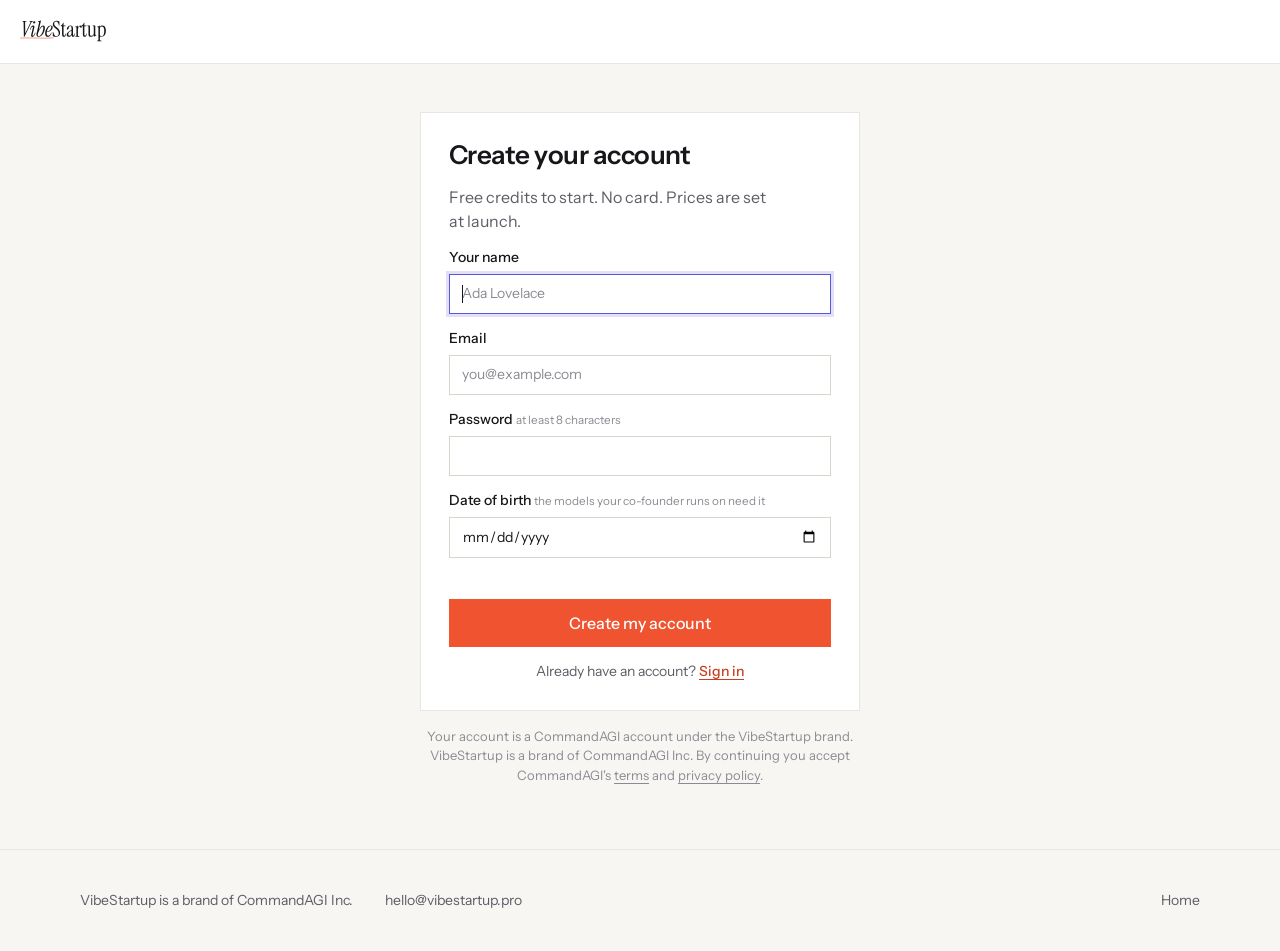
==== commit 8a8cb76e: "Square shapes, wall-to-wall selection bands and a phone drawer: the CommandAGI shape language under " ====
--- a/app/index.html
+++ b/app/index.html
@@ -14,6 +14,10 @@
 <link rel="stylesheet" href="/app/console.css">
 <link rel="icon" href="/mark.svg" type="image/svg+xml">
 <link rel="apple-touch-icon" href="/touch-icon.png">
+<link rel="modulepreload" href="/app/console.js">
+<link rel="modulepreload" href="/lib/api.js">
+<link rel="modulepreload" href="/lib/business.js">
+<link rel="modulepreload" href="/lib/ui.js">
 <script src="/brand.js"></script>
 </head>
 <body class="console">
@@ -24,6 +28,7 @@
     <span class="avatar" id="biz-avatar">·</span>
     <span class="biz-name"><b id="biz-name">Loading</b><small>Business</small></span>
   </button>
+  <button type="button" class="btn icon rail-close" id="rail-close" aria-label="Close the menu"></button>
   <button type="button" class="search-btn" id="search-open" aria-label="Search (Ctrl+K)"><span class="search-ico"></span><span>Search</span><kbd>⌘K</kbd></button>
   <nav class="tabs" id="tabs" aria-label="Tabs"></nav>
   <div class="rail-foot">
@@ -34,7 +39,7 @@
 
 <div class="frame">
   <header class="topbar" id="topbar">
-    <button type="button" class="btn icon rail-toggle" id="rail-toggle" aria-label="Menu" data-tip="Menu"></button>
+    <button type="button" class="btn icon rail-toggle" id="rail-toggle" aria-label="Menu" aria-controls="rail" aria-expanded="false"></button>
     <h1 class="tab-title" id="tab-title">Chat</h1>
     <div class="actions" id="actions" role="toolbar" aria-label="Actions"></div>
   </header>
@@ -43,6 +48,7 @@
 </div>
 
 <nav class="bottombar" id="bottombar" aria-label="Tabs"></nav>
+<div class="scrim" id="rail-scrim" hidden></div>
 
 <dialog id="search" class="modal search" aria-label="Search">
   <div class="search-box">
--- a/style.css
+++ b/style.css
@@ -1,5 +1,6 @@
 /* VibeStartup: the tokens and base components every page shares (docs/DESIGN.md). Instrument Sans for text, the
-   serif italic only in the wordmark; one accent; hairlines separate, only floating things carry a shadow. */
+   serif italic only in the wordmark; one accent; square shapes, hairlines separate; only what floats over the page
+   (a menu, a dialog, a toast, a tooltip) is rounded and carries a shadow. */
 @font-face { font-family: "Instrument Sans"; font-style: italic; font-weight: 400 700; font-stretch: 75% 100%; font-display: swap; src: url("/fonts/InstrumentSans-italic-latin-ext.woff2") format("woff2"); unicode-range: U+0100-02BA, U+02BD-02C5, U+02C7-02CC, U+02CE-02D7, U+02DD-02FF, U+0304, U+0308, U+0329, U+1D00-1DBF, U+1E00-1E9F, U+1EF2-1EFF, U+2020, U+20A0-20AB, U+20AD-20C4, U+2113, U+2C60-2C7F, U+A720-A7FF; }
 @font-face { font-family: "Instrument Sans"; font-style: italic; font-weight: 400 700; font-stretch: 75% 100%; font-display: swap; src: url("/fonts/InstrumentSans-italic-latin.woff2") format("woff2"); unicode-range: U+0000-00FF, U+0131, U+0152-0153, U+02BB-02BC, U+02C6, U+02DA, U+02DC, U+0304, U+0308, U+0329, U+2000-206F, U+20AC, U+2122, U+2191, U+2193, U+2212, U+2215, U+FEFF, U+FFFD; }
 @font-face { font-family: "Instrument Sans"; font-style: normal; font-weight: 400 700; font-stretch: 75% 100%; font-display: swap; src: url("/fonts/InstrumentSans-normal-latin-ext.woff2") format("woff2"); unicode-range: U+0100-02BA, U+02BD-02C5, U+02C7-02CC, U+02CE-02D7, U+02DD-02FF, U+0304, U+0308, U+0329, U+1D00-1DBF, U+1E00-1E9F, U+1EF2-1EFF, U+2020, U+20A0-20AB, U+20AD-20C4, U+2113, U+2C60-2C7F, U+A720-A7FF; }
@@ -33,10 +34,8 @@
   --sans: "Instrument Sans", "Instrument Sans Fallback", Arial, sans-serif;
   --serif: "Instrument Serif", Georgia, serif;
   --mono: ui-monospace, "SF Mono", Menlo, Consolas, monospace;
-  --r-control: 8px;
-  --r-card: 12px;
-  --r-panel: 16px;
-  --r-hero: 20px;
+  --r-float: 14px;
+  --r-tip: 8px;
   --shadow-float: 0 1px 2px rgba(23, 22, 26, .06), 0 12px 32px rgba(23, 22, 26, .10);
   --shadow-modal: 0 24px 80px rgba(23, 22, 26, .28), 0 2px 8px rgba(23, 22, 26, .10);
   --ease: cubic-bezier(.2, .7, .2, 1);
@@ -72,6 +71,7 @@
 }
 
 *, *::before, *::after { box-sizing: border-box; }
+[hidden] { display: none !important; }
 html { -webkit-text-size-adjust: 100%; }
 body { margin: 0; font-family: var(--sans); font-size: 16px; line-height: 1.5; color: var(--ink); background: var(--bg); -webkit-font-smoothing: antialiased; }
 h1, h2, h3, h4 { margin: 0; font-weight: 600; letter-spacing: -.02em; line-height: 1.15; text-wrap: balance; }
@@ -84,7 +84,7 @@
 img, svg, video { display: block; max-width: 100%; }
 :focus-visible { outline: 2px solid var(--focus); outline-offset: 2px; }
 .sr-only { position: absolute; width: 1px; height: 1px; overflow: hidden; clip: rect(0 0 0 0); white-space: nowrap; }
-.skip { position: absolute; left: -999px; top: 8px; background: var(--surface); padding: 8px 12px; border-radius: var(--r-control); box-shadow: var(--shadow-float); z-index: 100; }
+.skip { position: absolute; left: -999px; top: 8px; background: var(--surface); padding: 8px 12px; box-shadow: var(--shadow-float); z-index: 100; }
 .skip:focus { left: 8px; }
 .muted { color: var(--ink-2); } .hint { color: var(--ink-3); font-size: 13px; }
 .small { font-size: 13px; } .tabular { font-variant-numeric: tabular-nums; }
@@ -96,7 +96,7 @@
 .right { margin-left: auto; }
 
 /* buttons */
-.btn { display: inline-flex; align-items: center; justify-content: center; gap: 8px; min-height: 40px; padding: 0 18px; border: 1px solid transparent; border-radius: 999px; background: var(--surface-2); color: var(--ink); font-weight: 500; font-size: 14px; line-height: 1; white-space: nowrap; transition: background .16s var(--ease), transform .16s var(--ease), border-color .16s var(--ease), box-shadow .16s var(--ease); }
+.btn { display: inline-flex; align-items: center; justify-content: center; gap: 8px; min-height: 40px; padding: 0 16px; border: 1px solid transparent; background: var(--surface-2); color: var(--ink); font-weight: 500; font-size: 14px; line-height: 1; white-space: nowrap; transition: background .16s var(--ease), transform .16s var(--ease), border-color .16s var(--ease), box-shadow .16s var(--ease); }
 .btn:hover { background: var(--line); color: var(--ink); }
 .btn:active { transform: translateY(1px); }
 .btn.primary { background: var(--accent); color: var(--accent-ink); }
@@ -107,11 +107,11 @@
 .btn.ghost:hover { background: var(--surface-2); }
 .btn.danger { background: transparent; border-color: var(--bad); color: var(--bad); }
 .btn.danger:hover { background: var(--bad-soft); color: var(--bad); }
-.btn.sm { min-height: 32px; padding: 0 12px; font-size: 13px; }
+.btn.sm { min-height: 32px; padding: 0 10px; font-size: 13px; }
 .btn.lg { min-height: 48px; padding: 0 24px; font-size: 16px; }
 .btn.full { width: 100%; }
 .btn[disabled], .btn[aria-disabled="true"] { opacity: .5; pointer-events: none; }
-.btn.icon { width: 36px; min-height: 36px; padding: 0; border-radius: var(--r-control); background: transparent; }
+.btn.icon { width: 36px; min-height: 36px; padding: 0; background: transparent; }
 .btn.icon:hover { background: var(--surface-2); }
 .btn.icon svg { width: 18px; height: 18px; }
 .btn .spin { width: 14px; height: 14px; border: 2px solid currentColor; border-right-color: transparent; border-radius: 50%; animation: spin .8s linear infinite; }
@@ -121,7 +121,7 @@
 .field { display: grid; gap: 6px; font-size: 14px; }
 .field > span, .field > label { font-weight: 500; color: var(--ink); }
 .field small { color: var(--ink-3); font-weight: 400; }
-.input, .field input, .field select, .field textarea { width: 100%; min-height: 40px; padding: 8px 12px; border: 1px solid var(--line-2); border-radius: var(--r-control); background: var(--surface); color: var(--ink); transition: border-color .16s var(--ease), box-shadow .16s var(--ease); }
+.input, .field input, .field select, .field textarea { width: 100%; min-height: 40px; padding: 8px 12px; border: 1px solid var(--line-2); background: var(--surface); color: var(--ink); transition: border-color .16s var(--ease), box-shadow .16s var(--ease); }
 .field textarea { min-height: 88px; resize: vertical; line-height: 1.45; }
 .input:focus, .field input:focus, .field select:focus, .field textarea:focus { outline: none; border-color: var(--focus); box-shadow: 0 0 0 3px color-mix(in srgb, var(--focus) 18%, transparent); }
 .input::placeholder, .field input::placeholder, .field textarea::placeholder { color: var(--ink-3); }
@@ -137,12 +137,12 @@
 .error { color: var(--bad); font-size: 13px; min-height: 1em; }
 
 /* cards, chips, badges, tables */
-.card { background: var(--surface); border: 1px solid var(--line); border-radius: var(--r-card); padding: 16px; }
-.panel { background: var(--surface); border: 1px solid var(--line); border-radius: var(--r-panel); padding: 20px; }
-.chip { display: inline-flex; align-items: center; gap: 6px; min-height: 32px; padding: 0 12px; border: 1px solid var(--line-2); border-radius: 999px; background: var(--surface); font-size: 13px; color: var(--ink-2); cursor: pointer; transition: border-color .16s var(--ease), color .16s var(--ease); }
+.card { background: var(--surface); border: 1px solid var(--line); padding: 16px; }
+.panel { background: var(--surface); border: 1px solid var(--line); padding: 20px; }
+.chip { display: inline-flex; align-items: center; gap: 6px; min-height: 32px; padding: 0 10px; border: 1px solid var(--line-2); background: var(--surface); font-size: 13px; color: var(--ink-2); cursor: pointer; transition: border-color .16s var(--ease), color .16s var(--ease); }
 .chip:hover { border-color: var(--ink-3); color: var(--ink); }
 .chip[aria-pressed="true"], .chip.on { border-color: var(--accent); color: var(--accent-deep); background: var(--accent-soft); }
-.badge { display: inline-flex; align-items: center; gap: 4px; padding: 2px 8px; border-radius: 999px; font-size: 12px; font-weight: 500; background: var(--surface-2); color: var(--ink-2); white-space: nowrap; }
+.badge { display: inline-flex; align-items: center; gap: 4px; padding: 2px 6px; font-size: 12px; font-weight: 500; background: var(--surface-2); color: var(--ink-2); white-space: nowrap; }
 .badge.ok { background: var(--ok-soft); color: var(--ok); }
 .badge.warn { background: var(--warn-soft); color: var(--warn); }
 .badge.bad { background: var(--bad-soft); color: var(--bad); }
@@ -152,52 +152,55 @@
 .table th { text-align: left; font-weight: 500; color: var(--ink-2); font-size: 12px; text-transform: uppercase; letter-spacing: .04em; padding: 8px 10px; border-bottom: 1px solid var(--line); }
 .table td { padding: 10px; border-bottom: 1px solid var(--line); vertical-align: top; }
 .table tr:last-child td { border-bottom: 0; }
+.table tbody tr:hover td { background: var(--surface-2); }
 .table .num { text-align: right; font-variant-numeric: tabular-nums; }
-.list { display: grid; }
-.list > * { padding: 12px 0; border-bottom: 1px solid var(--line); }
+/* A list is one surface; its rows run wall to wall, so a hovered or chosen row is a band from edge to edge. */
+.list { display: grid; background: var(--surface); border: 1px solid var(--line); }
+.list > * { padding: 12px 14px; border-bottom: 1px solid var(--line); }
 .list > *:last-child { border-bottom: 0; }
 .avatar { display: inline-grid; place-items: center; width: 32px; height: 32px; border-radius: 50%; background: var(--surface-2); color: var(--ink-2); font-weight: 600; font-size: 13px; flex: none; }
 .avatar.cofounder { background: var(--cofounder-soft); color: var(--cofounder); box-shadow: 0 0 0 2px var(--cofounder); }
 .avatar.lg { width: 44px; height: 44px; font-size: 16px; }
 .empty { padding: 40px 20px; text-align: center; color: var(--ink-2); display: grid; gap: 10px; justify-items: center; }
 .empty h3 { color: var(--ink); }
-.kpi { display: grid; gap: 4px; padding: 16px; border: 1px solid var(--line); border-radius: var(--r-card); background: var(--surface); }
+.kpi { display: grid; gap: 4px; padding: 16px; border: 1px solid var(--line); background: var(--surface); }
 .kpi b { font-size: 24px; font-weight: 600; letter-spacing: -.02em; font-variant-numeric: tabular-nums; }
 .kpi span { font-size: 13px; color: var(--ink-2); }
 .kpi small { font-size: 12px; color: var(--ink-3); }
-.note { padding: 12px 14px; border-radius: var(--r-card); background: var(--surface-2); font-size: 14px; color: var(--ink-2); }
-.note.accent { background: var(--accent-soft); color: var(--accent-deep); }
-.note.warn { background: var(--warn-soft); color: var(--warn); }
-.note.ok { background: var(--ok-soft); color: var(--ok); }
+.note { padding: 12px 14px; background: var(--surface-2); font-size: 14px; color: var(--ink-2); box-shadow: inset 2px 0 0 var(--line-2); }
+.note.accent { background: var(--accent-soft); color: var(--accent-deep); box-shadow: inset 2px 0 0 var(--accent); }
+.note.warn { background: var(--warn-soft); color: var(--warn); box-shadow: inset 2px 0 0 var(--warn); }
+.note.ok { background: var(--ok-soft); color: var(--ok); box-shadow: inset 2px 0 0 var(--ok); }
 .illustrative { font-size: 12px; color: var(--ink-3); }
-
-/* menus, dialogs, sheets, toasts */
-.menu { position: absolute; z-index: 40; min-width: 200px; padding: 6px; background: var(--surface); border: 1px solid var(--line); border-radius: var(--r-card); box-shadow: var(--shadow-float); display: grid; }
-.menu button, .menu a { display: flex; align-items: center; gap: 10px; width: 100%; padding: 8px 10px; border: 0; border-radius: var(--r-control); background: transparent; text-align: left; font-size: 14px; }
+/* a view that waits: a spinner and a line, then (if it takes long) a way to try again */
+.loading { display: flex; align-items: center; gap: 10px; flex-wrap: wrap; padding: 24px 0; color: var(--ink-2); font-size: 14px; }
+.loading .spin { width: 16px; height: 16px; border: 2px solid var(--line-2); border-right-color: var(--accent); border-radius: 50%; animation: spin .8s linear infinite; flex: none; }
+
+/* what floats: menus, dialogs, toasts, tooltips (the only rounded corners, the only shadows) */
+.menu { position: absolute; z-index: 70; min-width: 200px; max-width: calc(100vw - 24px); padding: 6px 0; overflow: hidden; background: var(--surface); border: 1px solid var(--line); border-radius: var(--r-float); box-shadow: var(--shadow-float); display: grid; }
+.menu button, .menu a { display: flex; align-items: center; gap: 10px; width: 100%; min-height: 36px; padding: 8px 14px; border: 0; background: transparent; text-align: left; font-size: 14px; }
 .menu button:hover, .menu a:hover { background: var(--surface-2); color: var(--ink); }
 .menu hr { border: 0; border-top: 1px solid var(--line); margin: 6px 0; }
-dialog.modal { border: 0; padding: 0; background: var(--surface); color: var(--ink); border-radius: var(--r-panel); box-shadow: var(--shadow-modal); width: min(100% - 32px, 520px); max-height: calc(100vh - 48px); overflow: auto; }
+dialog.modal { border: 0; padding: 0; background: var(--surface); color: var(--ink); border-radius: var(--r-float); box-shadow: var(--shadow-modal); width: min(100% - 32px, 520px); max-height: calc(100vh - 48px); overflow: auto; }
 dialog.modal::backdrop { background: rgba(23, 22, 26, .35); backdrop-filter: blur(2px); }
 dialog.modal .modal-body { padding: 24px; display: grid; gap: 16px; }
 dialog.modal .modal-actions { display: flex; gap: 8px; justify-content: flex-end; flex-wrap: wrap; }
-.sheet { position: fixed; inset: auto 0 0 0; z-index: 50; background: var(--surface); border-radius: var(--r-panel) var(--r-panel) 0 0; box-shadow: var(--shadow-modal); padding: 16px 16px calc(16px + env(safe-area-inset-bottom)); max-height: 80vh; overflow: auto; transition: transform .22s var(--ease); }
-.sheet[hidden] { display: none; }
 .scrim { position: fixed; inset: 0; z-index: 45; background: rgba(23, 22, 26, .35); }
 .scrim[hidden] { display: none; }
 .toasts { position: fixed; left: 50%; bottom: 20px; transform: translateX(-50%); z-index: 60; display: grid; gap: 8px; width: min(100% - 32px, 420px); pointer-events: none; }
-.toast { padding: 10px 14px; border-radius: var(--r-card); background: var(--ink); color: var(--bg); font-size: 14px; box-shadow: var(--shadow-float); pointer-events: auto; }
+.toast { padding: 10px 14px; border-radius: var(--r-tip); background: var(--ink); color: var(--bg); font-size: 14px; box-shadow: var(--shadow-float); pointer-events: auto; }
 .toast.bad { background: var(--bad); color: #fff; }
 .toast.ok { background: var(--ok); color: #fff; }
 [data-tip] { position: relative; }
-[data-tip]:hover::after, [data-tip]:focus-visible::after { content: attr(data-tip); position: absolute; left: 50%; top: calc(100% + 6px); transform: translateX(-50%); padding: 4px 8px; border-radius: 6px; background: var(--ink); color: var(--bg); font-size: 12px; white-space: nowrap; z-index: 30; pointer-events: none; }
+[data-tip]:hover::after, [data-tip]:focus-visible::after { content: attr(data-tip); position: absolute; left: 50%; top: calc(100% + 6px); transform: translateX(-50%); padding: 4px 8px; border-radius: var(--r-tip); background: var(--ink); color: var(--bg); font-size: 12px; white-space: nowrap; z-index: 30; pointer-events: none; }
 
 /* the shared header of the public pages */
 .site-head { position: sticky; top: 0; z-index: 30; height: 64px; display: flex; align-items: center; background: color-mix(in srgb, var(--bg) 88%, transparent); backdrop-filter: blur(12px); border-bottom: 1px solid transparent; }
 .site-head.scrolled { border-bottom-color: var(--line); }
 .site-head .wrap { display: flex; align-items: center; gap: 24px; }
 .site-head .brand img { height: 28px; width: auto; }
-.site-head nav { display: flex; align-items: center; gap: 4px; }
-.site-head nav a { padding: 8px 12px; border-radius: 999px; font-size: 14px; font-weight: 500; color: var(--ink-2); }
+.site-head nav { display: flex; align-items: stretch; align-self: stretch; }
+.site-head nav a { display: flex; align-items: center; padding: 0 14px; font-size: 14px; font-weight: 500; color: var(--ink-2); }
 .site-head nav a:hover { background: var(--surface-2); color: var(--ink); }
 .site-head .actions { margin-left: auto; display: flex; align-items: center; gap: 8px; }
 .site-foot { border-top: 1px solid var(--line); padding: 40px 0; color: var(--ink-2); font-size: 14px; }
@@ -208,6 +211,12 @@
   .site-head nav { display: none; }
   .wrap { width: calc(100% - 32px); }
   dialog.modal { width: calc(100% - 24px); }
+  /* a finger needs 44 px */
+  .btn, .btn.sm, .chip { min-height: 44px; }
+  .btn.icon { width: 44px; min-height: 44px; }
+  .input, .field input, .field select, .field textarea { min-height: 44px; font-size: 16px; }
+  .menu button, .menu a { min-height: 44px; }
+  .switch { min-height: 44px; }
 }
 @media (prefers-reduced-motion: reduce) {
   *, *::before, *::after { transition: none !important; animation: none !important; }
--- a/app/console.css
+++ b/app/console.css
@@ -1,30 +1,32 @@
 /* The console (docs/DESIGN.md § layout): a 240 px rail, a 56 px top bar, the content at 1120 px, the chat's 320 px
-   right panel; icons at 768, a bottom bar of five at 390. */
+   right panel; icons from 761 to 900; on a phone the rail is a drawer and a bottom bar of five stays.
+   Every row of the rail, a menu or a list is a band from wall to wall: no inset, no rounded highlight. */
 body.console { background: var(--canvas); font-size: 14px; display: grid; grid-template-columns: 240px 1fr; min-height: 100vh; }
-.rail { position: sticky; top: 0; height: 100vh; display: flex; flex-direction: column; gap: 6px; padding: 12px; background: var(--surface); border-right: 1px solid var(--line); overflow: auto; }
-.biz-switch { display: flex; align-items: center; gap: 10px; width: 100%; padding: 8px; border: 0; border-radius: var(--r-card); background: transparent; text-align: left; }
+.rail { position: sticky; top: 0; height: 100vh; display: flex; flex-direction: column; background: var(--surface); border-right: 1px solid var(--line); overflow: auto; }
+.biz-switch { display: flex; align-items: center; gap: 10px; width: 100%; min-height: 56px; padding: 8px 16px; border: 0; border-bottom: 1px solid var(--line); background: transparent; text-align: left; flex: none; }
 .biz-switch:hover { background: var(--surface-2); }
-.biz-switch .avatar { background: var(--accent-soft); color: var(--accent-deep); }
+.biz-switch .avatar { background: var(--accent-soft); color: var(--accent-deep); border-radius: 0; }
 .biz-name { display: grid; line-height: 1.2; min-width: 0; }
 .biz-name b { font-weight: 600; white-space: nowrap; overflow: hidden; text-overflow: ellipsis; }
 .biz-name small { color: var(--ink-3); font-size: 12px; }
-.search-btn { display: flex; align-items: center; gap: 8px; width: 100%; min-height: 36px; padding: 0 10px; border: 1px solid var(--line); border-radius: var(--r-control); background: var(--canvas); color: var(--ink-3); font-size: 13px; text-align: left; }
-.search-btn:hover { border-color: var(--line-2); color: var(--ink-2); }
-.search-btn kbd { margin-left: auto; font: 500 11px var(--sans); color: var(--ink-3); border: 1px solid var(--line); border-radius: 4px; padding: 1px 5px; }
+.search-btn { display: flex; align-items: center; gap: 10px; width: 100%; min-height: 40px; padding: 0 16px; border: 0; border-bottom: 1px solid var(--line); background: transparent; color: var(--ink-3); font-size: 13px; text-align: left; flex: none; }
+.search-btn:hover { background: var(--surface-2); color: var(--ink-2); }
+.search-btn kbd { margin-left: auto; font: 500 11px var(--sans); color: var(--ink-3); border: 1px solid var(--line); padding: 1px 5px; }
 .search-ico, .credits-ico { width: 16px; height: 16px; flex: none; }
-.tabs { display: grid; gap: 2px; padding-top: 6px; }
-.tabs .group { margin-top: 10px; padding: 0 10px 4px; font-size: 11px; font-weight: 600; letter-spacing: .06em; text-transform: uppercase; color: var(--ink-3); }
-.tabs a { display: flex; align-items: center; gap: 10px; min-height: 36px; padding: 0 10px; border-radius: var(--r-control); color: var(--ink-2); font-weight: 500; position: relative; }
+.tabs { display: grid; padding-bottom: 8px; }
+.tabs .group { padding: 14px 16px 6px; font-size: 11px; font-weight: 600; letter-spacing: .06em; text-transform: uppercase; color: var(--ink-3); }
+.tabs a { display: flex; align-items: center; gap: 10px; min-height: 36px; padding: 0 16px; color: var(--ink-2); font-weight: 500; position: relative; }
 .tabs a svg { width: 18px; height: 18px; flex: none; }
 .tabs a:hover { background: var(--surface-2); color: var(--ink); }
-.tabs a[aria-current="page"] { background: var(--accent-soft); color: var(--accent-deep); }
-.tabs a[aria-current="page"]::before { content: ""; position: absolute; left: -12px; top: 8px; bottom: 8px; width: 3px; border-radius: 0 3px 3px 0; background: var(--accent); }
-.tabs a .count { margin-left: auto; min-width: 20px; padding: 0 6px; border-radius: 999px; background: var(--accent); color: var(--accent-ink); font-size: 11px; font-weight: 600; text-align: center; line-height: 18px; }
-.rail-foot { margin-top: auto; display: grid; gap: 4px; padding-top: 10px; border-top: 1px solid var(--line); }
-.credits { display: flex; align-items: center; gap: 8px; padding: 8px 10px; border-radius: var(--r-control); font-size: 13px; color: var(--ink-2); }
+.tabs a[aria-current="page"] { background: var(--accent-soft); color: var(--accent-deep); box-shadow: inset 2px 0 0 var(--accent); }
+.tabs a .count { margin-left: auto; min-width: 20px; padding: 0 5px; background: var(--accent); color: var(--accent-ink); font-size: 11px; font-weight: 600; text-align: center; line-height: 18px; }
+.rail-foot { margin-top: auto; display: grid; border-top: 1px solid var(--line); flex: none; }
+.credits { display: flex; align-items: center; gap: 10px; min-height: 40px; padding: 0 16px; font-size: 13px; color: var(--ink-2); }
 .credits:hover { background: var(--surface-2); color: var(--ink); }
+.credits[aria-current] { background: var(--accent-soft); box-shadow: inset 2px 0 0 var(--accent); }
 .credits b { font-weight: 600; color: var(--ink); font-variant-numeric: tabular-nums; }
-.account { display: flex; align-items: center; gap: 10px; width: 100%; padding: 6px 8px; border: 0; border-radius: var(--r-card); background: transparent; text-align: left; }
+.account { display: flex; align-items: center; gap: 10px; width: 100%; min-height: 48px; padding: 0 16px; border: 0; border-top: 1px solid var(--line); background: transparent; text-align: left; }
+.rail-close { display: none; }
 .account:hover { background: var(--surface-2); }
 .me-name { font-weight: 500; white-space: nowrap; overflow: hidden; text-overflow: ellipsis; }
 
@@ -43,7 +45,7 @@
 .panel-right .mini { display: grid; gap: 8px; }
 .panel-right .mini .card { padding: 12px; }
 .swatches { display: flex; gap: 6px; }
-.swatches i { width: 24px; height: 24px; border-radius: 6px; border: 1px solid var(--line); }
+.swatches i { width: 24px; height: 24px; border: 1px solid var(--line); }
 .bottombar { display: none; }
 
 /* sections and layouts tabs share */
@@ -59,15 +61,15 @@
 .grid-3 { display: grid; grid-template-columns: repeat(3, minmax(0, 1fr)); gap: 16px; }
 .grid-4 { display: grid; grid-template-columns: repeat(4, minmax(0, 1fr)); gap: 12px; }
 .grid-auto { display: grid; grid-template-columns: repeat(auto-fill, minmax(220px, 1fr)); gap: 12px; }
-.subtabs { display: flex; gap: 4px; border-bottom: 1px solid var(--line); margin-bottom: 20px; overflow: auto; }
-.subtabs button { padding: 10px 12px; border: 0; background: transparent; color: var(--ink-2); font-weight: 500; border-bottom: 2px solid transparent; margin-bottom: -1px; white-space: nowrap; }
-.subtabs button[aria-pressed="true"] { color: var(--ink); border-bottom-color: var(--accent); }
+.subtabs { display: flex; border-bottom: 1px solid var(--line); margin-bottom: 20px; overflow: auto; }
+.subtabs button { min-height: 40px; padding: 0 14px; border: 0; background: transparent; color: var(--ink-2); font-weight: 500; box-shadow: inset 0 -2px 0 transparent; white-space: nowrap; }
+.subtabs button:hover { background: var(--surface-2); color: var(--ink); }
+.subtabs button[aria-pressed="true"] { color: var(--ink); box-shadow: inset 0 -2px 0 var(--accent); }
 .card h4 { margin-bottom: 4px; }
 .card .meta { color: var(--ink-3); font-size: 12px; }
 .card.link:hover { border-color: var(--line-2); background: var(--surface-2); cursor: pointer; }
-.task { display: grid; grid-template-columns: auto 1fr auto; gap: 12px; align-items: start; padding: 12px 0; border-bottom: 1px solid var(--line); }
-.task:last-child { border-bottom: 0; }
-.task .glyph { width: 32px; height: 32px; display: grid; place-items: center; border-radius: 8px; background: var(--surface-2); }
+.task { display: grid; grid-template-columns: auto 1fr auto; gap: 12px; align-items: start; }
+.task .glyph { width: 32px; height: 32px; display: grid; place-items: center; background: var(--surface-2); }
 .task b { font-weight: 500; }
 .task .meta { color: var(--ink-3); font-size: 12px; }
 .task .acts { display: flex; gap: 6px; }
@@ -80,7 +82,9 @@
 .msg .who { font-size: 12px; color: var(--ink-3); display: flex; gap: 8px; align-items: baseline; }
 .msg .who b { color: var(--ink-2); font-weight: 500; }
 .msg.cofounder .who b { color: var(--cofounder); }
-.msg .text { white-space: pre-wrap; overflow-wrap: anywhere; padding: 10px 14px; border-radius: 14px; background: var(--surface); border: 1px solid var(--line); }
+.msg .text { white-space: pre-wrap; overflow-wrap: anywhere; padding: 10px 14px; background: var(--surface); border: 1px solid var(--line); }
+/* the co-founder writes on the page; the founder's words are a block */
+.msg.cofounder .text { background: transparent; border: 0; padding: 0; }
 .msg.me { justify-self: end; grid-template-columns: 1fr 32px; }
 .msg.me .body { order: 0; justify-items: end; }
 .msg.me .avatar { order: 1; }
@@ -90,20 +94,25 @@
 .msg.system.composing .text::after { content: "…"; animation: blink 1.2s steps(3, end) infinite; }
 @keyframes blink { 50% { opacity: .2; } }
 .approval, .milestone, .briefing { max-width: 760px; margin-left: 42px; }
-.approval { border: 1px solid var(--line); border-left: 3px solid var(--accent); border-radius: var(--r-card); background: var(--surface); padding: 14px 16px; display: grid; gap: 8px; }
+.approval { border: 1px solid var(--line); box-shadow: inset 3px 0 0 var(--accent); background: var(--surface); padding: 14px 16px 14px 18px; display: grid; gap: 8px; }
 .approval .acts { display: flex; gap: 8px; flex-wrap: wrap; }
 .approval .reasoning { white-space: pre-wrap; color: var(--ink-2); font-size: 13px; padding-top: 8px; border-top: 1px solid var(--line); }
-.milestone { border: 1px solid var(--line); border-left: 3px solid var(--ok); border-radius: var(--r-card); background: var(--surface); padding: 12px 16px; display: flex; gap: 10px; align-items: center; }
-.briefing { border: 1px solid var(--line); border-radius: var(--r-card); background: var(--surface); padding: 14px 16px; }
+.milestone { border: 1px solid var(--line); box-shadow: inset 3px 0 0 var(--ok); background: var(--surface); padding: 12px 16px 12px 18px; display: flex; gap: 10px; align-items: center; flex-wrap: wrap; overflow-wrap: anywhere; }
+.briefing { border: 1px solid var(--line); background: var(--surface); padding: 14px 16px; }
 .composer { position: sticky; bottom: 0; padding: 12px 20px calc(12px + env(safe-area-inset-bottom)); background: var(--canvas); border-top: 1px solid var(--line); }
-.composer form { display: flex; align-items: flex-end; gap: 8px; max-width: 760px; background: var(--surface); border: 1px solid var(--line-2); border-radius: 16px; padding: 8px 8px 8px 14px; box-shadow: var(--shadow-float); }
+.composer form { display: flex; align-items: flex-end; gap: 8px; max-width: 760px; background: var(--surface); border: 1px solid var(--line-2); padding: 6px 6px 6px 14px; transition: border-color .16s var(--ease); }
+.composer form:focus-within { border-color: var(--ink-3); }
 .composer textarea { flex: 1; min-height: 24px; max-height: 160px; border: 0; background: transparent; resize: none; padding: 6px 0; outline: none; }
-.composer .btn.icon.send { background: var(--accent); color: var(--accent-ink); border-radius: 999px; }
+.composer .btn.icon.send { background: var(--accent); color: var(--accent-ink); }
+.composer .btn.icon.send:hover { background: var(--accent-deep); }
+.prompts { display: flex; gap: 8px; max-width: 760px; padding-bottom: 8px; overflow-x: auto; scrollbar-width: none; }
+.prompts .chip { flex: none; }
+.prompts[hidden] { display: none; }
 .composer .hint { padding: 6px 2px 0; }
 
 /* launch week */
 .week { display: grid; grid-template-columns: repeat(7, minmax(0, 1fr)); gap: 8px; list-style: none; padding: 0; margin: 0; }
-.week li { padding: 12px; border: 1px solid var(--line); border-radius: var(--r-card); background: var(--surface); display: grid; gap: 4px; min-height: 92px; }
+.week li { padding: 12px; border: 1px solid var(--line); background: var(--surface); display: grid; gap: 4px; min-height: 92px; }
 .week li i { font-style: normal; font-size: 12px; color: var(--ink-3); }
 .week li b { font-weight: 500; font-size: 13px; }
 .week li.today { border-color: var(--accent); background: var(--accent-soft); }
@@ -112,34 +121,36 @@
 
 /* products and library */
 .product { display: grid; grid-template-columns: 56px 1fr auto; gap: 12px; align-items: center; }
-.product .swatch { width: 56px; height: 56px; border-radius: 10px; }
+.product .swatch { width: 56px; height: 56px; }
 .product .acts { display: flex; gap: 4px; }
 .piece { display: grid; gap: 8px; }
-.piece img { width: 100%; aspect-ratio: 1; object-fit: cover; border-radius: 10px; background: var(--surface-2); }
+.piece img { width: 100%; aspect-ratio: 1; object-fit: cover; background: var(--surface-2); }
 
 /* files */
-.file-row { display: grid; grid-template-columns: 24px 1fr auto auto; gap: 10px; align-items: center; padding: 8px 6px; border-radius: var(--r-control); }
+.file-row { display: grid; grid-template-columns: 24px 1fr auto auto; gap: 10px; align-items: center; padding: 8px 12px; border-bottom: 1px solid var(--line); }
 .file-row:hover { background: var(--surface-2); }
 .file-row .name { font-weight: 500; }
 .file-row .meta { color: var(--ink-3); font-size: 12px; }
 .file-row .acts { display: flex; gap: 2px; }
 #file-preview { white-space: pre-wrap; font-family: var(--mono); font-size: 13px; max-height: 480px; overflow: auto; }
-#file-preview img { max-height: 420px; width: auto; border-radius: 8px; }
+#file-preview img { max-height: 420px; width: auto; }
 .files-layout { display: grid; grid-template-columns: minmax(0, 1fr) minmax(0, 1fr); gap: 20px; }
 
 /* mail */
 .mail-layout { display: grid; grid-template-columns: 160px minmax(0, 1fr) minmax(0, 1.4fr); gap: 16px; min-height: 420px; }
-.mail-folders button { display: block; width: 100%; text-align: left; padding: 8px 10px; border: 0; border-radius: var(--r-control); background: transparent; color: var(--ink-2); }
-.mail-folders button[aria-pressed="true"] { background: var(--accent-soft); color: var(--accent-deep); }
-.thread { padding: 10px 8px; border-bottom: 1px solid var(--line); cursor: pointer; display: grid; gap: 2px; }
+.mail-folders button { display: block; width: 100%; min-height: 36px; text-align: left; padding: 8px 12px; border: 0; background: transparent; color: var(--ink-2); }
+.mail-folders button:hover { background: var(--surface-2); color: var(--ink); }
+.mail-folders button[aria-pressed="true"] { background: var(--accent-soft); color: var(--accent-deep); box-shadow: inset 2px 0 0 var(--accent); }
+.thread { padding: 10px 14px; border-bottom: 1px solid var(--line); cursor: pointer; display: grid; gap: 2px; }
 .thread:hover { background: var(--surface-2); }
 .thread b { font-weight: 500; } .thread.unread b { font-weight: 600; }
 .thread .meta { color: var(--ink-3); font-size: 12px; }
 .mail-msg { padding: 12px 0; border-bottom: 1px solid var(--line); white-space: pre-wrap; }
 
 /* ads readiness, settings */
-.readiness { list-style: none; padding: 0; margin: 0; display: grid; gap: 6px; }
-.readiness li { display: flex; gap: 10px; align-items: center; padding: 8px 10px; border-radius: var(--r-control); background: var(--surface-2); }
+.readiness { list-style: none; padding: 0; margin: 0; display: grid; border: 1px solid var(--line); background: var(--surface); }
+.readiness li { display: flex; gap: 10px; align-items: center; padding: 10px 14px; border-bottom: 1px solid var(--line); }
+.readiness li:last-child { border-bottom: 0; }
 .readiness li[data-ok="true"] .dot { background: var(--ok); } .readiness li[data-ok="false"] .dot { background: var(--warn); }
 .dot { width: 10px; height: 10px; border-radius: 50%; flex: none; background: var(--line-2); }
 .secret { display: flex; align-items: center; gap: 10px; padding: 8px 0; border-bottom: 1px solid var(--line); }
@@ -148,7 +159,7 @@
 .member { display: flex; align-items: center; gap: 10px; padding: 8px 0; border-bottom: 1px solid var(--line); }
 .member:last-child { border-bottom: 0; }
 .settings-grid { display: grid; grid-template-columns: repeat(2, minmax(0, 1fr)); gap: 16px; }
-.event { display: grid; grid-template-columns: 120px 90px 1fr; gap: 12px; padding: 8px 0; border-bottom: 1px solid var(--line); font-size: 13px; }
+.event { display: grid; grid-template-columns: 120px 90px 1fr; gap: 12px; font-size: 13px; }
 .event .meta { color: var(--ink-3); }
 .event .text { white-space: pre-wrap; overflow-wrap: anywhere; }
 .plans { display: grid; grid-template-columns: repeat(3, minmax(0, 1fr)); gap: 16px; }
@@ -156,17 +167,18 @@
 .plans .price { font-size: 20px; font-weight: 600; }
 .plans ul { margin: 0; padding-left: 18px; color: var(--ink-2); display: grid; gap: 4px; }
 .calendar { display: grid; grid-template-columns: repeat(7, minmax(0, 1fr)); gap: 4px; }
-.calendar .day { min-height: 72px; padding: 6px; border: 1px solid var(--line); border-radius: 8px; background: var(--surface); font-size: 12px; }
+.calendar .day { min-height: 72px; padding: 6px; border: 1px solid var(--line); background: var(--surface); font-size: 12px; }
 .calendar .day.pad { background: transparent; border-color: transparent; }
-.calendar .day .post { display: block; margin-top: 4px; padding: 2px 6px; border-radius: 6px; background: var(--accent-soft); color: var(--accent-deep); overflow: hidden; white-space: nowrap; text-overflow: ellipsis; }
+.calendar .day .post { display: block; margin-top: 4px; padding: 2px 6px; background: var(--accent-soft); color: var(--accent-deep); overflow: hidden; white-space: nowrap; text-overflow: ellipsis; }
 
 /* search */
 dialog.search { width: min(100% - 32px, 560px); margin-top: 10vh; }
 .search-box { display: grid; }
 .search-box input { border: 0; border-bottom: 1px solid var(--line); background: transparent; padding: 16px 18px; font-size: 16px; outline: none; }
-.search-results { list-style: none; margin: 0; padding: 8px; max-height: 50vh; overflow: auto; }
-.search-results li { padding: 10px 12px; border-radius: var(--r-control); display: flex; gap: 10px; align-items: center; cursor: pointer; }
-.search-results li[aria-selected="true"], .search-results li:hover { background: var(--surface-2); }
+.search-results { list-style: none; margin: 0; padding: 6px 0; max-height: 50vh; overflow: auto; }
+.search-results li { min-height: 40px; padding: 8px 18px; display: flex; gap: 10px; align-items: center; cursor: pointer; }
+.search-results li:hover { background: var(--surface-2); }
+.search-results li[aria-selected="true"] { background: var(--accent-soft); color: var(--accent-deep); box-shadow: inset 2px 0 0 var(--accent); }
 .search-results li small { margin-left: auto; color: var(--ink-3); }
 
 /* signed out */
@@ -182,49 +194,67 @@
   .plans { grid-template-columns: 1fr; }
 }
 @media (max-width: 900px) {
+  .grid-3, .grid-2, .settings-grid { grid-template-columns: 1fr; }
+}
+@media (min-width: 761px) and (max-width: 900px) {
   body.console { grid-template-columns: 64px 1fr; }
-  .rail { padding: 10px 8px; }
   .biz-name, .search-btn span, .search-btn kbd, .tabs .group, .tabs a span, .credits span, .me-name { display: none; }
-  .search-btn { justify-content: center; padding: 0; }
-  .tabs a { justify-content: center; padding: 0; }
-  .tabs a .count { position: absolute; top: 2px; right: 2px; margin: 0; }
-  .credits { justify-content: center; padding: 8px 0; }
-  .account { justify-content: center; padding: 6px 0; }
-  .grid-3, .grid-2, .settings-grid { grid-template-columns: 1fr; }
+  .biz-switch, .search-btn, .tabs a, .credits, .account { justify-content: center; padding: 0; }
+  .tabs a { min-height: 44px; }
+  .tabs a .count { position: absolute; top: 4px; right: 8px; margin: 0; }
 }
 @media (max-width: 760px) {
   body.console { grid-template-columns: 1fr; }
-  .rail { display: none; }
+  /* the rail is a drawer from the left edge: the same rows, 44 px high, over a scrim */
+  .rail { position: fixed; inset: 0 auto 0 0; z-index: 50; width: min(86vw, 320px); height: 100dvh; border-right: 1px solid var(--line); transform: translateX(-100%); visibility: hidden; transition: transform .22s var(--ease), visibility 0s .22s; padding-bottom: env(safe-area-inset-bottom); }
+  body[data-rail="open"] .rail { transform: none; visibility: visible; box-shadow: var(--shadow-modal); transition: transform .22s var(--ease); }
+  .biz-switch { padding-right: 60px; }
+  .rail-close { display: inline-grid; position: absolute; top: 6px; right: 8px; }
+  .tabs a, .credits, .search-btn { min-height: 44px; }
+  .tabs a { font-size: 15px; }
   .frame { grid-template-rows: 52px 1fr; }
-  .topbar { padding: 0 12px; }
+  .topbar { padding: 0 12px 0 4px; gap: 4px; }
   .rail-toggle { display: inline-grid; }
   #main { padding: 16px 16px 96px; }
-  .chat-wrap { height: calc(100vh - 52px - 60px); margin: -16px -16px 0; }
+  .chat-wrap { height: calc(100dvh - 52px - 56px - env(safe-area-inset-bottom)); margin: -16px -16px 0; }
   .chat { padding: 16px 12px 12px; }
-  .composer { padding: 10px 12px calc(10px + env(safe-area-inset-bottom)); }
+  .composer { padding: 10px 12px; }
   .approval, .milestone, .briefing { margin-left: 0; }
   .msg { grid-template-columns: 28px 1fr; }
-  .bottombar { display: grid; grid-template-columns: repeat(5, 1fr); position: fixed; left: 0; right: 0; bottom: 0; z-index: 25; background: var(--surface); border-top: 1px solid var(--line); padding: 6px 4px calc(6px + env(safe-area-inset-bottom)); }
-  .bottombar a, .bottombar button { display: grid; justify-items: center; gap: 2px; padding: 6px 2px; border: 0; background: transparent; border-radius: var(--r-control); color: var(--ink-2); font-size: 11px; font-weight: 500; min-height: 44px; }
-  .bottombar a[aria-current="page"] { color: var(--accent-deep); }
+  .bottombar { display: grid; grid-template-columns: repeat(5, 1fr); position: fixed; left: 0; right: 0; bottom: 0; z-index: 25; background: var(--surface); border-top: 1px solid var(--line); padding-bottom: env(safe-area-inset-bottom); }
+  .bottombar a, .bottombar button { display: grid; justify-items: center; align-content: center; gap: 2px; min-height: 56px; padding: 0 2px; border: 0; background: transparent; color: var(--ink-2); font-size: 11px; font-weight: 500; }
+  .bottombar a[aria-current="page"] { color: var(--accent-deep); background: var(--accent-soft); box-shadow: inset 0 2px 0 var(--accent); }
   .bottombar svg { width: 20px; height: 20px; }
   .week { grid-template-columns: repeat(2, minmax(0, 1fr)); }
   .grid-4 { grid-template-columns: 1fr 1fr; }
   .page-head .btn { margin-left: 0; }
+  .subtabs button { min-height: 44px; }
   .event { grid-template-columns: 1fr; gap: 2px; }
   .product { grid-template-columns: 44px 1fr; }
+  .product .swatch { width: 44px; height: 44px; }
   .product .acts { grid-column: 1 / -1; }
-  .task { grid-template-columns: 1fr; }
+  .task { grid-template-columns: auto 1fr; }
+  .task .acts { grid-column: 1 / -1; flex-wrap: wrap; }
   .calendar .day { min-height: 48px; }
-  /* a wide table scrolls inside its own box, never the page */
-  .table { display: block; overflow-x: auto; white-space: nowrap; -webkit-overflow-scrolling: touch; }
+  /* a table reflows: each row is a block, each cell a line that names its column (console.js labels the cells) */
+  .table, .table tbody, .table tr, .table td { display: block; }
+  .table thead { display: none; }
+  .table tr { padding: 10px 0; border-bottom: 1px solid var(--line); }
+  .table tr:last-child { border-bottom: 0; }
+  .table td, .table tr:last-child td { display: grid; grid-template-columns: 104px minmax(0, 1fr); gap: 12px; padding: 3px 0; border: 0; overflow-wrap: anywhere; }
+  .table td::before { content: attr(data-label); color: var(--ink-3); font-size: 12px; text-transform: uppercase; letter-spacing: .04em; padding-top: 2px; }
+  .table td:not([data-label])::before, .table td[data-label=""]::before { content: none; }
+  .table td:not([data-label]), .table td[data-label=""] { grid-template-columns: 1fr; }
+  .table .num { text-align: left; }
+  .table tbody tr:hover td { background: transparent; }
   .file-row { grid-template-columns: 20px minmax(0, 1fr) auto; }
   .file-row .name { overflow-wrap: anywhere; white-space: normal; }
-  .file-row .acts { grid-column: 2 / -1; justify-content: flex-end; }
   .kpi b { font-size: 20px; }
-  .mail-folders { display: flex; gap: 4px; overflow-x: auto; }
-  .mail-folders button { white-space: nowrap; width: auto; }
-  .mail-folders .field { min-width: 140px; margin-top: 0 !important; }
+  .mail-folders { display: flex; flex-wrap: wrap; border-bottom: 1px solid var(--line); }
+  .mail-folders button { white-space: nowrap; width: auto; min-height: 44px; }
+  .mail-folders button[aria-pressed="true"] { box-shadow: inset 0 -2px 0 var(--accent); }
+  .mail-folders .field { flex: 1 0 100%; margin-top: 0 !important; }
+  .search-results li { min-height: 44px; }
 }
 @media (max-width: 340px) {
   .week, .grid-4 { grid-template-columns: 1fr; }
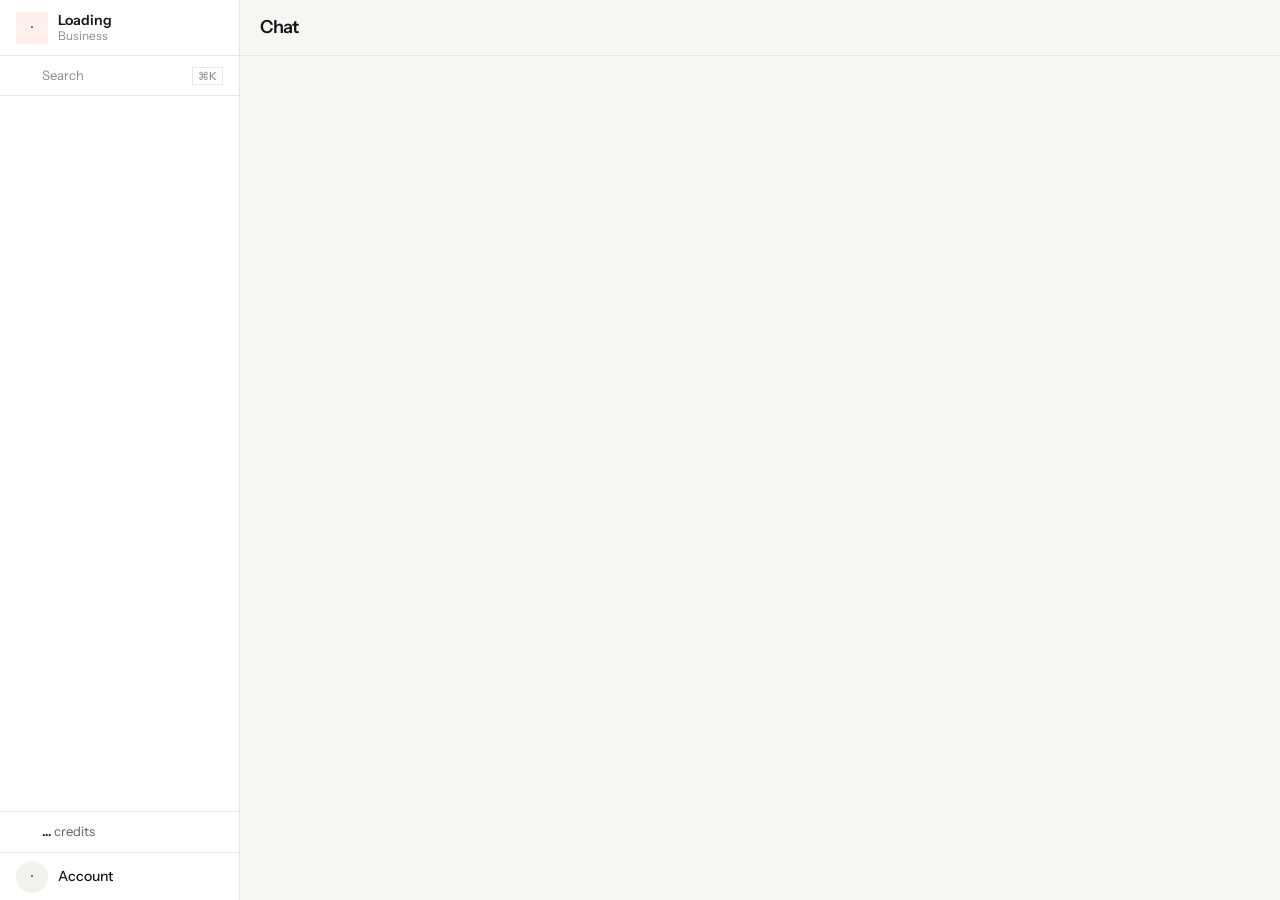
==== commit aab37ff3: "The console opens in about 2 s, not 12: its first reads start together and a file is read by path in" ====
--- a/app/index.html
+++ b/app/index.html
@@ -28,7 +28,6 @@
     <span class="avatar" id="biz-avatar">·</span>
     <span class="biz-name"><b id="biz-name">Loading</b><small>Business</small></span>
   </button>
-  <button type="button" class="btn icon rail-close" id="rail-close" aria-label="Close the menu"></button>
   <button type="button" class="search-btn" id="search-open" aria-label="Search (Ctrl+K)"><span class="search-ico"></span><span>Search</span><kbd>⌘K</kbd></button>
   <nav class="tabs" id="tabs" aria-label="Tabs"></nav>
   <div class="rail-foot">
@@ -39,7 +38,7 @@
 
 <div class="frame">
   <header class="topbar" id="topbar">
-    <button type="button" class="btn icon rail-toggle" id="rail-toggle" aria-label="Menu" aria-controls="rail" aria-expanded="false"></button>
+    <button type="button" class="btn icon rail-toggle" id="rail-toggle" aria-label="Menu" data-tip="Menu"></button>
     <h1 class="tab-title" id="tab-title">Chat</h1>
     <div class="actions" id="actions" role="toolbar" aria-label="Actions"></div>
   </header>
@@ -48,7 +47,6 @@
 </div>
 
 <nav class="bottombar" id="bottombar" aria-label="Tabs"></nav>
-<div class="scrim" id="rail-scrim" hidden></div>
 
 <dialog id="search" class="modal search" aria-label="Search">
   <div class="search-box">
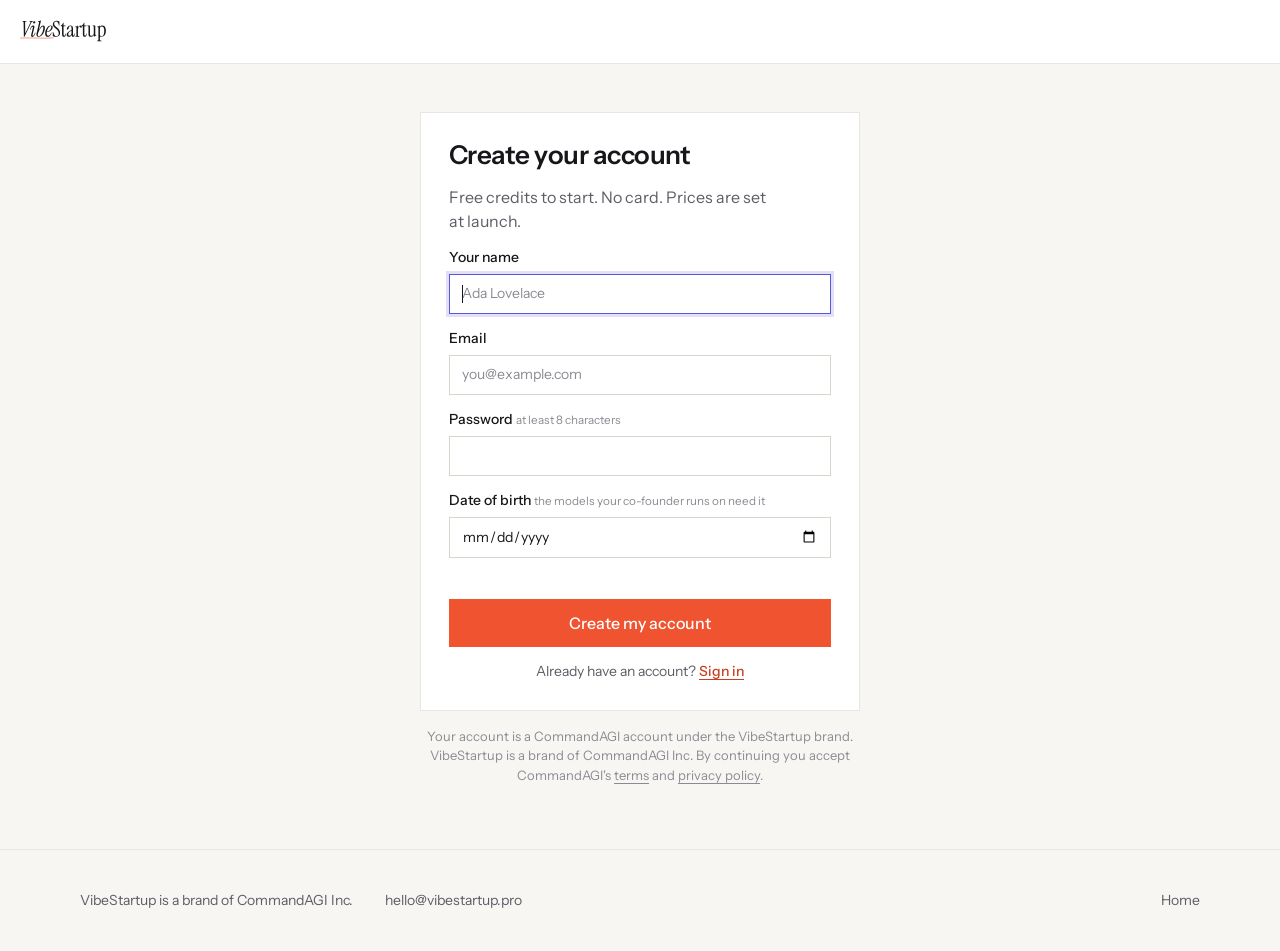
==== commit 4155f2a6: "Skeletons while a tab loads, keys for every tab (G then a letter, [ ], /, ?), a square phone-first s" ====
--- a/app/index.html
+++ b/app/index.html
@@ -28,6 +28,7 @@
     <span class="avatar" id="biz-avatar">·</span>
     <span class="biz-name"><b id="biz-name">Loading</b><small>Business</small></span>
   </button>
+  <button type="button" class="btn icon rail-close" id="rail-close" aria-label="Close the menu"></button>
   <button type="button" class="search-btn" id="search-open" aria-label="Search (Ctrl+K)"><span class="search-ico"></span><span>Search</span><kbd>⌘K</kbd></button>
   <nav class="tabs" id="tabs" aria-label="Tabs"></nav>
   <div class="rail-foot">
@@ -38,7 +39,7 @@
 
 <div class="frame">
   <header class="topbar" id="topbar">
-    <button type="button" class="btn icon rail-toggle" id="rail-toggle" aria-label="Menu" data-tip="Menu"></button>
+    <button type="button" class="btn icon rail-toggle" id="rail-toggle" aria-label="Menu" aria-controls="rail" aria-expanded="false"></button>
     <h1 class="tab-title" id="tab-title">Chat</h1>
     <div class="actions" id="actions" role="toolbar" aria-label="Actions"></div>
   </header>
@@ -47,11 +48,13 @@
 </div>
 
 <nav class="bottombar" id="bottombar" aria-label="Tabs"></nav>
+<div class="scrim" id="rail-scrim" hidden></div>
 
 <dialog id="search" class="modal search" aria-label="Search">
   <div class="search-box">
     <input type="search" placeholder="Jump to a tab or a business…" autocomplete="off" aria-label="Search">
     <ul class="search-results" role="listbox"></ul>
+    <p class="search-foot"><span><kbd>↑</kbd> <kbd>↓</kbd> move</span><span><kbd>Enter</kbd> open</span><span><kbd>G</kbd> then a letter opens a tab</span><span><kbd>?</kbd> all keys</span></p>
   </div>
 </dialog>
 
--- a/style.css
+++ b/style.css
@@ -172,7 +172,14 @@
 .note.warn { background: var(--warn-soft); color: var(--warn); box-shadow: inset 2px 0 0 var(--warn); }
 .note.ok { background: var(--ok-soft); color: var(--ok); box-shadow: inset 2px 0 0 var(--ok); }
 .illustrative { font-size: 12px; color: var(--ink-3); }
-/* a view that waits: a spinner and a line, then (if it takes long) a way to try again */
+/* a view that waits: grey bars where its words will be (no blank pane, no jump when they arrive); a part of a page
+   that waits: a spinner and a line */
+.skeleton { display: grid; gap: 12px; align-content: start; }
+.skeleton i { display: block; height: 14px; background: var(--surface-2); animation: pulse 1.4s ease-in-out infinite; }
+.skeleton i.title { height: 22px; width: min(40%, 280px); margin-bottom: 8px; }
+.skeleton i.short { width: 60%; }
+.skeleton i.block { height: 96px; border: 1px solid var(--line); background: var(--surface); }
+@keyframes pulse { 50% { opacity: .45; } }
 .loading { display: flex; align-items: center; gap: 10px; flex-wrap: wrap; padding: 24px 0; color: var(--ink-2); font-size: 14px; }
 .loading .spin { width: 16px; height: 16px; border: 2px solid var(--line-2); border-right-color: var(--accent); border-radius: 50%; animation: spin .8s linear infinite; flex: none; }
 
@@ -187,10 +194,11 @@
 dialog.modal .modal-actions { display: flex; gap: 8px; justify-content: flex-end; flex-wrap: wrap; }
 .scrim { position: fixed; inset: 0; z-index: 45; background: rgba(23, 22, 26, .35); }
 .scrim[hidden] { display: none; }
-.toasts { position: fixed; left: 50%; bottom: 20px; transform: translateX(-50%); z-index: 60; display: grid; gap: 8px; width: min(100% - 32px, 420px); pointer-events: none; }
+.toasts { position: fixed; left: 50%; bottom: calc(20px + env(safe-area-inset-bottom)); transform: translateX(-50%); z-index: 60; display: grid; gap: 8px; width: min(100% - 32px, 420px); pointer-events: none; }
 .toast { padding: 10px 14px; border-radius: var(--r-tip); background: var(--ink); color: var(--bg); font-size: 14px; box-shadow: var(--shadow-float); pointer-events: auto; }
 .toast.bad { background: var(--bad); color: #fff; }
 .toast.ok { background: var(--ok); color: #fff; }
+kbd { font: 500 11px var(--sans); color: var(--ink-3); border: 1px solid var(--line-2); padding: 1px 5px; white-space: nowrap; }
 [data-tip] { position: relative; }
 [data-tip]:hover::after, [data-tip]:focus-visible::after { content: attr(data-tip); position: absolute; left: 50%; top: calc(100% + 6px); transform: translateX(-50%); padding: 4px 8px; border-radius: var(--r-tip); background: var(--ink); color: var(--bg); font-size: 12px; white-space: nowrap; z-index: 30; pointer-events: none; }
 
--- a/app/console.css
+++ b/app/console.css
@@ -11,12 +11,14 @@
 .biz-name small { color: var(--ink-3); font-size: 12px; }
 .search-btn { display: flex; align-items: center; gap: 10px; width: 100%; min-height: 40px; padding: 0 16px; border: 0; border-bottom: 1px solid var(--line); background: transparent; color: var(--ink-3); font-size: 13px; text-align: left; flex: none; }
 .search-btn:hover { background: var(--surface-2); color: var(--ink-2); }
-.search-btn kbd { margin-left: auto; font: 500 11px var(--sans); color: var(--ink-3); border: 1px solid var(--line); padding: 1px 5px; }
+.search-btn kbd { margin-left: auto; }
 .search-ico, .credits-ico { width: 16px; height: 16px; flex: none; }
 .tabs { display: grid; padding-bottom: 8px; }
 .tabs .group { padding: 14px 16px 6px; font-size: 11px; font-weight: 600; letter-spacing: .06em; text-transform: uppercase; color: var(--ink-3); }
 .tabs a { display: flex; align-items: center; gap: 10px; min-height: 36px; padding: 0 16px; color: var(--ink-2); font-weight: 500; position: relative; }
 .tabs a svg { width: 18px; height: 18px; flex: none; }
+/* a band's focus ring stays inside the band */
+.tabs a:focus-visible, .biz-switch:focus-visible, .search-btn:focus-visible, .credits:focus-visible, .account:focus-visible, .bottombar a:focus-visible, .bottombar button:focus-visible, .menu button:focus-visible, .subtabs button:focus-visible, .mail-folders button:focus-visible { outline-offset: -2px; }
 .tabs a:hover { background: var(--surface-2); color: var(--ink); }
 .tabs a[aria-current="page"] { background: var(--accent-soft); color: var(--accent-deep); box-shadow: inset 2px 0 0 var(--accent); }
 .tabs a .count { margin-left: auto; min-width: 20px; padding: 0 5px; background: var(--accent); color: var(--accent-ink); font-size: 11px; font-weight: 600; text-align: center; line-height: 18px; }
@@ -180,6 +182,12 @@
 .search-results li:hover { background: var(--surface-2); }
 .search-results li[aria-selected="true"] { background: var(--accent-soft); color: var(--accent-deep); box-shadow: inset 2px 0 0 var(--accent); }
 .search-results li small { margin-left: auto; color: var(--ink-3); }
+.search-results li kbd { margin-left: 8px; }
+.search-foot { display: flex; gap: 16px; flex-wrap: wrap; padding: 10px 18px; border-top: 1px solid var(--line); color: var(--ink-3); font-size: 12px; }
+.keys { display: grid; grid-template-columns: 1fr auto; gap: 8px 24px; align-items: center; font-size: 14px; }
+.keys span { color: var(--ink-2); }
+/* in the console a toast sits in the corner, clear of the composer and the bottom bar */
+body.console .toasts { left: auto; right: 20px; transform: none; }
 
 /* signed out */
 .signed-out { min-height: 100vh; display: grid; place-items: center; padding: 24px; grid-column: 1 / -1; }
@@ -210,6 +218,9 @@
   body[data-rail="open"] .rail { transform: none; visibility: visible; box-shadow: var(--shadow-modal); transition: transform .22s var(--ease); }
   .biz-switch { padding-right: 60px; }
   .rail-close { display: inline-grid; position: absolute; top: 6px; right: 8px; }
+  body[data-rail="open"] { overflow: hidden; }
+  body.console .toasts { left: 16px; right: 16px; width: auto; bottom: calc(68px + env(safe-area-inset-bottom)); }
+  .search-foot { display: none; }
   .tabs a, .credits, .search-btn { min-height: 44px; }
   .tabs a { font-size: 15px; }
   .frame { grid-template-rows: 52px 1fr; }
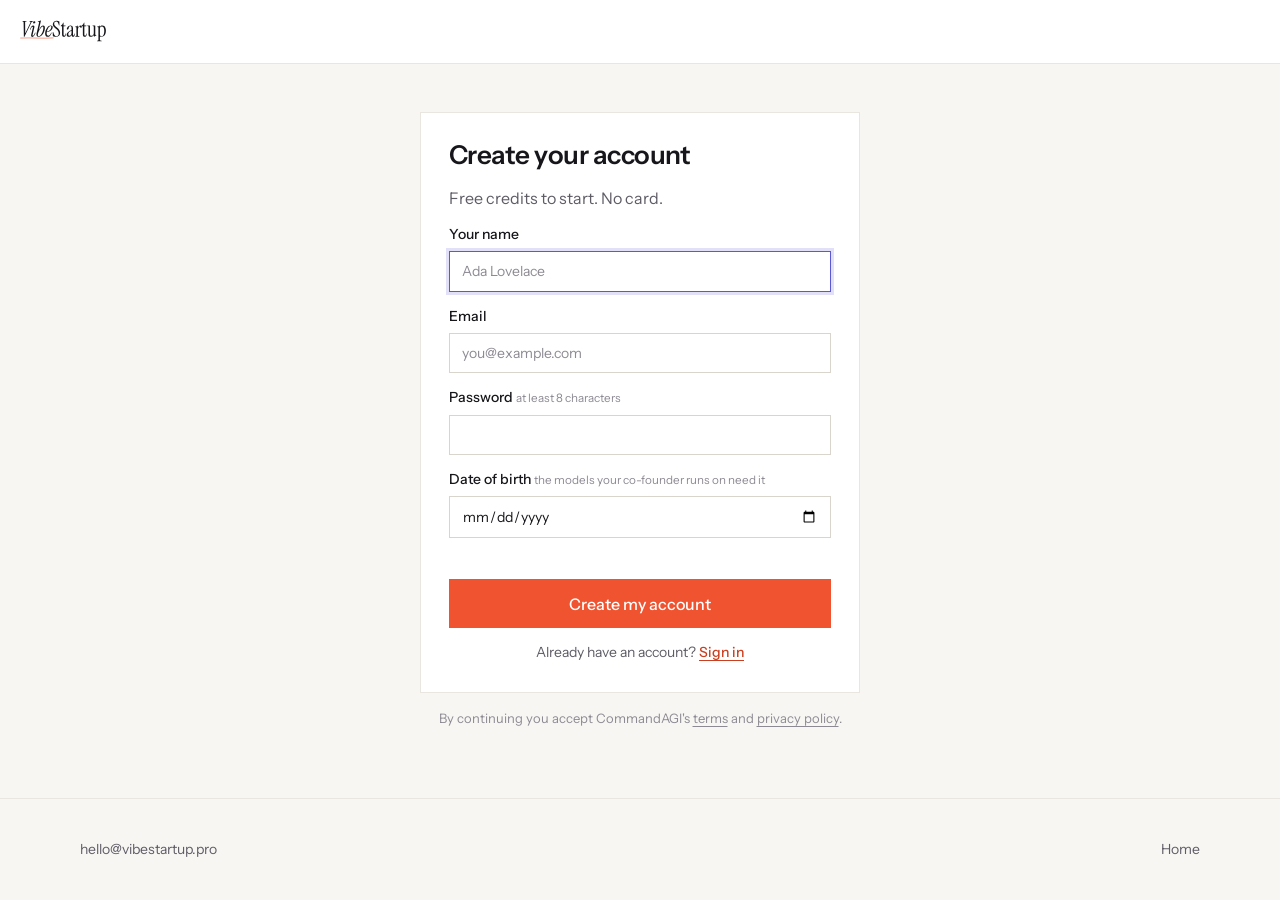
==== commit 91138102: "Studio makes clips, shorts and launch films through Kling image-to-video A render is a job recorded " ====
--- a/app/index.html
+++ b/app/index.html
@@ -3,7 +3,7 @@
 <head>
 <meta charset="utf-8">
 <meta name="viewport" content="width=device-width, initial-scale=1, viewport-fit=cover">
-<meta http-equiv="Content-Security-Policy" content="default-src 'self'; script-src 'self'; style-src 'self' 'unsafe-inline'; img-src 'self' data: blob: https:; connect-src 'self' https://api.commandagi.com https://api-dev.commandagi.com http://127.0.0.1:* http://localhost:*; font-src 'self'; object-src 'none'; base-uri 'none'; form-action 'self'">
+<meta http-equiv="Content-Security-Policy" content="default-src 'self'; script-src 'self'; style-src 'self' 'unsafe-inline'; img-src 'self' data: blob: https:; media-src 'self' blob:; connect-src 'self' https://api.commandagi.com https://api-dev.commandagi.com http://127.0.0.1:* http://localhost:*; font-src 'self'; object-src 'none'; base-uri 'none'; form-action 'self'">
 <title>Console · VibeStartup</title>
 <meta name="description" content="One business, its co-founder and every part of it: chat, the launch week, tasks, email, products, orders, customers, ads, studio, outbound, social, files, legal, settings, activity.">
 <meta name="robots" content="noindex">
--- a/style.css
+++ b/style.css
@@ -1,6 +1,6 @@
 /* VibeStartup: the tokens and base components every page shares (docs/DESIGN.md). Instrument Sans for text, the
-   serif italic only in the wordmark; one accent; square shapes, hairlines separate; only what floats over the page
-   (a menu, a dialog, a toast, a tooltip) is rounded and carries a shadow. */
+   serif italic only in the wordmark; one accent; square shapes, hairlines separate; what floats over the page
+   (a menu, a dialog, a toast, a tooltip) is rounded and carries a shadow; a chip, a badge and a tag are pills. */
 @font-face { font-family: "Instrument Sans"; font-style: italic; font-weight: 400 700; font-stretch: 75% 100%; font-display: swap; src: url("/fonts/InstrumentSans-italic-latin-ext.woff2") format("woff2"); unicode-range: U+0100-02BA, U+02BD-02C5, U+02C7-02CC, U+02CE-02D7, U+02DD-02FF, U+0304, U+0308, U+0329, U+1D00-1DBF, U+1E00-1E9F, U+1EF2-1EFF, U+2020, U+20A0-20AB, U+20AD-20C4, U+2113, U+2C60-2C7F, U+A720-A7FF; }
 @font-face { font-family: "Instrument Sans"; font-style: italic; font-weight: 400 700; font-stretch: 75% 100%; font-display: swap; src: url("/fonts/InstrumentSans-italic-latin.woff2") format("woff2"); unicode-range: U+0000-00FF, U+0131, U+0152-0153, U+02BB-02BC, U+02C6, U+02DA, U+02DC, U+0304, U+0308, U+0329, U+2000-206F, U+20AC, U+2122, U+2191, U+2193, U+2212, U+2215, U+FEFF, U+FFFD; }
 @font-face { font-family: "Instrument Sans"; font-style: normal; font-weight: 400 700; font-stretch: 75% 100%; font-display: swap; src: url("/fonts/InstrumentSans-normal-latin-ext.woff2") format("woff2"); unicode-range: U+0100-02BA, U+02BD-02C5, U+02C7-02CC, U+02CE-02D7, U+02DD-02FF, U+0304, U+0308, U+0329, U+1D00-1DBF, U+1E00-1E9F, U+1EF2-1EFF, U+2020, U+20A0-20AB, U+20AD-20C4, U+2113, U+2C60-2C7F, U+A720-A7FF; }
@@ -36,6 +36,7 @@
   --mono: ui-monospace, "SF Mono", Menlo, Consolas, monospace;
   --r-float: 14px;
   --r-tip: 8px;
+  --r-pill: 999px;
   --shadow-float: 0 1px 2px rgba(23, 22, 26, .06), 0 12px 32px rgba(23, 22, 26, .10);
   --shadow-modal: 0 24px 80px rgba(23, 22, 26, .28), 0 2px 8px rgba(23, 22, 26, .10);
   --ease: cubic-bezier(.2, .7, .2, 1);
@@ -72,7 +73,8 @@
 
 *, *::before, *::after { box-sizing: border-box; }
 [hidden] { display: none !important; }
-html { -webkit-text-size-adjust: 100%; }
+html { -webkit-text-size-adjust: 100%; -webkit-tap-highlight-color: transparent; scrollbar-width: thin; scrollbar-color: var(--line-2) transparent; }
+::selection { background: color-mix(in srgb, var(--accent) 22%, transparent); }
 body { margin: 0; font-family: var(--sans); font-size: 16px; line-height: 1.5; color: var(--ink); background: var(--bg); -webkit-font-smoothing: antialiased; }
 h1, h2, h3, h4 { margin: 0; font-weight: 600; letter-spacing: -.02em; line-height: 1.15; text-wrap: balance; }
 h1 { font-size: 32px; } h2 { font-size: 24px; } h3 { font-size: 18px; } h4 { font-size: 15px; }
@@ -90,7 +92,8 @@
 .small { font-size: 13px; } .tabular { font-variant-numeric: tabular-nums; }
 .mono { font-family: var(--mono); font-size: 13px; }
 .wrap { width: min(100% - 32px, 1120px); margin-inline: auto; }
-.stack { display: grid; gap: 12px; } .stack-lg { display: grid; gap: 24px; }
+/* align-content: a card stretched to its row's height keeps its lines at the top, on the same lines as its neighbours */
+.stack { display: grid; gap: 12px; align-content: start; } .stack-lg { display: grid; gap: 24px; align-content: start; }
 .row { display: flex; align-items: center; gap: 8px; flex-wrap: wrap; }
 .grow { flex: 1 1 auto; min-width: 0; }
 .right { margin-left: auto; }
@@ -139,18 +142,19 @@
 /* cards, chips, badges, tables */
 .card { background: var(--surface); border: 1px solid var(--line); padding: 16px; }
 .panel { background: var(--surface); border: 1px solid var(--line); padding: 20px; }
-.chip { display: inline-flex; align-items: center; gap: 6px; min-height: 32px; padding: 0 10px; border: 1px solid var(--line-2); background: var(--surface); font-size: 13px; color: var(--ink-2); cursor: pointer; transition: border-color .16s var(--ease), color .16s var(--ease); }
+/* a chip (a choice or a suggestion), a badge (a state or a count) and a tag are pills; what acts or holds stays square */
+.chip { display: inline-flex; align-items: center; gap: 6px; min-height: 32px; padding: 0 14px; border: 1px solid var(--line-2); border-radius: var(--r-pill); background: var(--surface); font-size: 13px; color: var(--ink-2); cursor: pointer; transition: border-color .16s var(--ease), color .16s var(--ease); }
 .chip:hover { border-color: var(--ink-3); color: var(--ink); }
 .chip[aria-pressed="true"], .chip.on { border-color: var(--accent); color: var(--accent-deep); background: var(--accent-soft); }
-.badge { display: inline-flex; align-items: center; gap: 4px; padding: 2px 6px; font-size: 12px; font-weight: 500; background: var(--surface-2); color: var(--ink-2); white-space: nowrap; }
+.badge { display: inline-flex; align-items: center; gap: 4px; padding: 2px 8px; border-radius: var(--r-pill); font-size: 12px; font-weight: 500; background: var(--surface-2); color: var(--ink-2); white-space: nowrap; }
 .badge.ok { background: var(--ok-soft); color: var(--ok); }
 .badge.warn { background: var(--warn-soft); color: var(--warn); }
 .badge.bad { background: var(--bad-soft); color: var(--bad); }
 .badge.accent { background: var(--accent-soft); color: var(--accent-deep); }
 .badge.cofounder { background: var(--cofounder-soft); color: var(--cofounder); }
-.table { width: 100%; border-collapse: collapse; font-size: 14px; }
-.table th { text-align: left; font-weight: 500; color: var(--ink-2); font-size: 12px; text-transform: uppercase; letter-spacing: .04em; padding: 8px 10px; border-bottom: 1px solid var(--line); }
-.table td { padding: 10px; border-bottom: 1px solid var(--line); vertical-align: top; }
+.table { width: 100%; border-collapse: collapse; font-size: 14px; background: var(--surface); border: 1px solid var(--line); }
+.table th { text-align: left; font-weight: 500; color: var(--ink-2); font-size: 12px; text-transform: uppercase; letter-spacing: .04em; padding: 8px 14px; border-bottom: 1px solid var(--line); background: var(--surface-2); }
+.table td { padding: 10px 14px; border-bottom: 1px solid var(--line); vertical-align: top; }
 .table tr:last-child td { border-bottom: 0; }
 .table tbody tr:hover td { background: var(--surface-2); }
 .table .num { text-align: right; font-variant-numeric: tabular-nums; }
@@ -161,9 +165,12 @@
 .avatar { display: inline-grid; place-items: center; width: 32px; height: 32px; border-radius: 50%; background: var(--surface-2); color: var(--ink-2); font-weight: 600; font-size: 13px; flex: none; }
 .avatar.cofounder { background: var(--cofounder-soft); color: var(--cofounder); box-shadow: 0 0 0 2px var(--cofounder); }
 .avatar.lg { width: 44px; height: 44px; font-size: 16px; }
-.empty { padding: 40px 20px; text-align: center; color: var(--ink-2); display: grid; gap: 10px; justify-items: center; }
+/* nothing here yet: what this place is for, and the one next step */
+.empty { padding: 40px 20px; text-align: center; color: var(--ink-2); display: grid; gap: 10px; justify-items: center; background: var(--surface); border: 1px solid var(--line); }
+.empty p { max-width: 52ch; }
+.empty .btn { margin-top: 6px; }
 .empty h3 { color: var(--ink); }
-.kpi { display: grid; gap: 4px; padding: 16px; border: 1px solid var(--line); background: var(--surface); }
+.kpi { display: grid; gap: 4px; align-content: start; padding: 16px; border: 1px solid var(--line); background: var(--surface); }
 .kpi b { font-size: 24px; font-weight: 600; letter-spacing: -.02em; font-variant-numeric: tabular-nums; }
 .kpi span { font-size: 13px; color: var(--ink-2); }
 .kpi small { font-size: 12px; color: var(--ink-3); }
--- a/app/console.css
+++ b/app/console.css
@@ -20,6 +20,8 @@
 /* a band's focus ring stays inside the band */
 .tabs a:focus-visible, .biz-switch:focus-visible, .search-btn:focus-visible, .credits:focus-visible, .account:focus-visible, .bottombar a:focus-visible, .bottombar button:focus-visible, .menu button:focus-visible, .subtabs button:focus-visible, .mail-folders button:focus-visible { outline-offset: -2px; }
 .tabs a:hover { background: var(--surface-2); color: var(--ink); }
+/* a tap answers at once */
+.tabs a:active, .biz-switch:active, .search-btn:active, .credits:active, .rail .account:active, .bottombar a:active, .bottombar button:active, .menu button:active, .thread:active, .file-row:active { background: var(--line); }
 .tabs a[aria-current="page"] { background: var(--accent-soft); color: var(--accent-deep); box-shadow: inset 2px 0 0 var(--accent); }
 .tabs a .count { margin-left: auto; min-width: 20px; padding: 0 5px; background: var(--accent); color: var(--accent-ink); font-size: 11px; font-weight: 600; text-align: center; line-height: 18px; }
 .rail-foot { margin-top: auto; display: grid; border-top: 1px solid var(--line); flex: none; }
@@ -27,9 +29,9 @@
 .credits:hover { background: var(--surface-2); color: var(--ink); }
 .credits[aria-current] { background: var(--accent-soft); box-shadow: inset 2px 0 0 var(--accent); }
 .credits b { font-weight: 600; color: var(--ink); font-variant-numeric: tabular-nums; }
-.account { display: flex; align-items: center; gap: 10px; width: 100%; min-height: 48px; padding: 0 16px; border: 0; border-top: 1px solid var(--line); background: transparent; text-align: left; }
+.rail .account { display: flex; align-items: center; gap: 10px; width: 100%; min-height: 48px; padding: 0 16px; border: 0; border-top: 1px solid var(--line); background: transparent; text-align: left; }
 .rail-close { display: none; }
-.account:hover { background: var(--surface-2); }
+.rail .account:hover { background: var(--surface-2); }
 .me-name { font-weight: 500; white-space: nowrap; overflow: hidden; text-overflow: ellipsis; }
 
 .frame { display: grid; grid-template-rows: 56px 1fr; grid-template-columns: 1fr; min-width: 0; min-height: 100vh; }
@@ -41,10 +43,10 @@
 #main { padding: 24px 20px 96px; width: min(100%, 1160px); min-width: 0; }
 #main:focus, #main:focus-visible { outline: none; }
 #main[data-tab="chat"] { padding-bottom: 0; }
-.panel-right { grid-row: 2; grid-column: 2; position: sticky; top: 56px; height: calc(100vh - 56px); overflow: auto; padding: 20px 16px; border-left: 1px solid var(--line); background: var(--surface); }
+.panel-right { grid-row: 2; grid-column: 2; position: sticky; top: 56px; height: calc(100vh - 56px); overflow: auto; min-width: 0; overflow-wrap: anywhere; padding: 20px 16px; border-left: 1px solid var(--line); background: var(--surface); }
 .panel-right h3 { font-size: 13px; text-transform: uppercase; letter-spacing: .05em; color: var(--ink-3); margin-bottom: 8px; }
 .panel-right section + section { margin-top: 20px; }
-.panel-right .mini { display: grid; gap: 8px; }
+.panel-right .mini { display: grid; grid-template-columns: minmax(0, 1fr); gap: 8px; }
 .panel-right .mini .card { padding: 12px; }
 .swatches { display: flex; gap: 6px; }
 .swatches i { width: 24px; height: 24px; border: 1px solid var(--line); }
@@ -77,7 +79,8 @@
 .task .acts { display: flex; gap: 6px; }
 
 /* chat */
-.chat-wrap { display: grid; grid-template-rows: 1fr auto; height: calc(100vh - 56px); margin: -24px -20px 0; }
+/* minmax(0, …): a long word or a row of chips never makes the chat wider than the window */
+.chat-wrap { display: grid; grid-template-rows: 1fr auto; grid-template-columns: minmax(0, 1fr); height: calc(100vh - 56px); margin: -24px -20px 0; }
 .chat { overflow: auto; padding: 24px 20px 12px; display: grid; gap: 14px; align-content: start; }
 .msg { display: grid; grid-template-columns: 32px 1fr; gap: 10px; max-width: 760px; }
 .msg .body { display: grid; gap: 4px; }
@@ -114,7 +117,7 @@
 
 /* launch week */
 .week { display: grid; grid-template-columns: repeat(7, minmax(0, 1fr)); gap: 8px; list-style: none; padding: 0; margin: 0; }
-.week li { padding: 12px; border: 1px solid var(--line); background: var(--surface); display: grid; gap: 4px; min-height: 92px; }
+.week li { padding: 12px; border: 1px solid var(--line); background: var(--surface); display: grid; gap: 4px; align-content: start; min-height: 92px; }
 .week li i { font-style: normal; font-size: 12px; color: var(--ink-3); }
 .week li b { font-weight: 500; font-size: 13px; }
 .week li.today { border-color: var(--accent); background: var(--accent-soft); }
@@ -134,12 +137,23 @@
 .file-row .name { font-weight: 500; }
 .file-row .meta { color: var(--ink-3); font-size: 12px; }
 .file-row .acts { display: flex; gap: 2px; }
+#file-groups { display: grid; gap: 16px; align-content: start; }
+#file-groups .group { background: var(--surface); border: 1px solid var(--line); }
+#file-groups .group h4 { padding: 8px 12px; background: var(--surface-2); border-bottom: 1px solid var(--line); font-size: 13px; }
+#file-groups .group .file-row:last-child { border-bottom: 0; }
 #file-preview { white-space: pre-wrap; font-family: var(--mono); font-size: 13px; max-height: 480px; overflow: auto; }
 #file-preview img { max-height: 420px; width: auto; }
 .files-layout { display: grid; grid-template-columns: minmax(0, 1fr) minmax(0, 1fr); gap: 20px; }
 
 /* mail */
 .mail-layout { display: grid; grid-template-columns: 160px minmax(0, 1fr) minmax(0, 1.4fr); gap: 16px; min-height: 420px; }
+.mail-folders { background: var(--surface); border: 1px solid var(--line); align-self: start; }
+.mail-folders .field { padding: 8px; }
+#mail-list { background: var(--surface); border: 1px solid var(--line); align-self: start; }
+#mail-list .empty, #mail-thread .empty { border: 0; }
+.routine .row { flex-wrap: nowrap; }
+.routine .row b { min-width: 0; overflow: hidden; text-overflow: ellipsis; white-space: nowrap; }
+#social-accounts .account { display: grid; gap: 6px; justify-items: start; align-content: start; }
 .mail-folders button { display: block; width: 100%; min-height: 36px; text-align: left; padding: 8px 12px; border: 0; background: transparent; color: var(--ink-2); }
 .mail-folders button:hover { background: var(--surface-2); color: var(--ink); }
 .mail-folders button[aria-pressed="true"] { background: var(--accent-soft); color: var(--accent-deep); box-shadow: inset 2px 0 0 var(--accent); }
@@ -165,9 +179,31 @@
 .event .meta { color: var(--ink-3); }
 .event .text { white-space: pre-wrap; overflow-wrap: anywhere; }
 .plans { display: grid; grid-template-columns: repeat(3, minmax(0, 1fr)); gap: 16px; }
-.plans article { padding: 20px; display: grid; gap: 10px; }
+/* the cards of a row share their rows (subgrid): names, prices, lists and buttons sit on the same lines */
+.plans article { padding: 20px; display: grid; grid-row: span 6; grid-template-rows: subgrid; row-gap: 10px; }
+.plans article .btn { align-self: end; }
 .plans .price { font-size: 20px; font-weight: 600; }
-.plans ul { margin: 0; padding-left: 18px; color: var(--ink-2); display: grid; gap: 4px; }
+.plans.packs { margin: 12px 0 8px; }
+.plans.packs article { grid-row: span 4; }
+.plans .popular { border-color: var(--accent); }
+.plans ul { margin: 0; padding-left: 18px; color: var(--ink-2); display: grid; gap: 4px; align-content: start; }
+.plans h3 .pill.soon { display: inline-flex; vertical-align: middle; padding: 2px 6px; font-size: 12px; font-weight: 500; background: var(--surface-2); color: var(--ink-2); }
+.plans .btn[disabled] { opacity: .55; cursor: not-allowed; }
+.contract { display: grid; gap: 8px; }
+.contract-head { display: flex; flex-wrap: wrap; align-items: baseline; justify-content: space-between; gap: 8px; }
+.contract-head h4 { display: flex; align-items: center; gap: 8px; margin: 0; }
+.contract .row-actions { display: flex; flex-wrap: wrap; align-items: center; gap: 8px; }
+.usage { display: grid; gap: 4px; }
+.meter { height: 6px; background: var(--surface-2); }
+.meter i { display: block; height: 100%; background: var(--cofounder); }
+details.past summary { cursor: pointer; color: var(--ink-2); font-size: 13px; padding: 4px 0; }
+details.past .list { margin-top: 8px; }
+#hire-sheet .sheet-list { margin: 0; padding-left: 18px; color: var(--ink-2); display: grid; gap: 4px; }
+#hire-sheet .terms { display: grid; grid-template-columns: max-content 1fr; gap: 8px 16px; margin: 0; font-size: 14px; }
+#hire-sheet .terms dt { color: var(--ink-3); }
+#hire-sheet .terms dd { margin: 0; }
+#hire-sheet .note .btn { white-space: normal; margin-top: 8px; text-align: left; }
+@media (max-width: 480px) { #hire-sheet .terms { grid-template-columns: 1fr; gap: 2px; } #hire-sheet .terms dd { margin-bottom: 8px; } }
 .calendar { display: grid; grid-template-columns: repeat(7, minmax(0, 1fr)); gap: 4px; }
 .calendar .day { min-height: 72px; padding: 6px; border: 1px solid var(--line); background: var(--surface); font-size: 12px; }
 .calendar .day.pad { background: transparent; border-color: transparent; }
@@ -207,7 +243,7 @@
 @media (min-width: 761px) and (max-width: 900px) {
   body.console { grid-template-columns: 64px 1fr; }
   .biz-name, .search-btn span, .search-btn kbd, .tabs .group, .tabs a span, .credits span, .me-name { display: none; }
-  .biz-switch, .search-btn, .tabs a, .credits, .account { justify-content: center; padding: 0; }
+  .biz-switch, .search-btn, .tabs a, .credits, .rail .account { justify-content: center; padding: 0; }
   .tabs a { min-height: 44px; }
   .tabs a .count { position: absolute; top: 4px; right: 8px; margin: 0; }
 }
@@ -250,7 +286,7 @@
   /* a table reflows: each row is a block, each cell a line that names its column (console.js labels the cells) */
   .table, .table tbody, .table tr, .table td { display: block; }
   .table thead { display: none; }
-  .table tr { padding: 10px 0; border-bottom: 1px solid var(--line); }
+  .table tr { padding: 10px 14px; border-bottom: 1px solid var(--line); }
   .table tr:last-child { border-bottom: 0; }
   .table td, .table tr:last-child td { display: grid; grid-template-columns: 104px minmax(0, 1fr); gap: 12px; padding: 3px 0; border: 0; overflow-wrap: anywhere; }
   .table td::before { content: attr(data-label); color: var(--ink-3); font-size: 12px; text-transform: uppercase; letter-spacing: .04em; padding-top: 2px; }
@@ -261,7 +297,11 @@
   .file-row { grid-template-columns: 20px minmax(0, 1fr) auto; }
   .file-row .name { overflow-wrap: anywhere; white-space: normal; }
   .kpi b { font-size: 20px; }
-  .mail-folders { display: flex; flex-wrap: wrap; border-bottom: 1px solid var(--line); }
+  .mail-folders { display: flex; flex-wrap: wrap; }
+  #social-accounts { grid-template-columns: 1fr 1fr; }
+  .routine .row { flex-wrap: wrap; }
+  .routine .row b { flex: 1 1 100%; white-space: normal; }
+  .routine .row .right { display: none; }
   .mail-folders button { white-space: nowrap; width: auto; min-height: 44px; }
   .mail-folders button[aria-pressed="true"] { box-shadow: inset 0 -2px 0 var(--accent); }
   .mail-folders .field { flex: 1 0 100%; margin-top: 0 !important; }
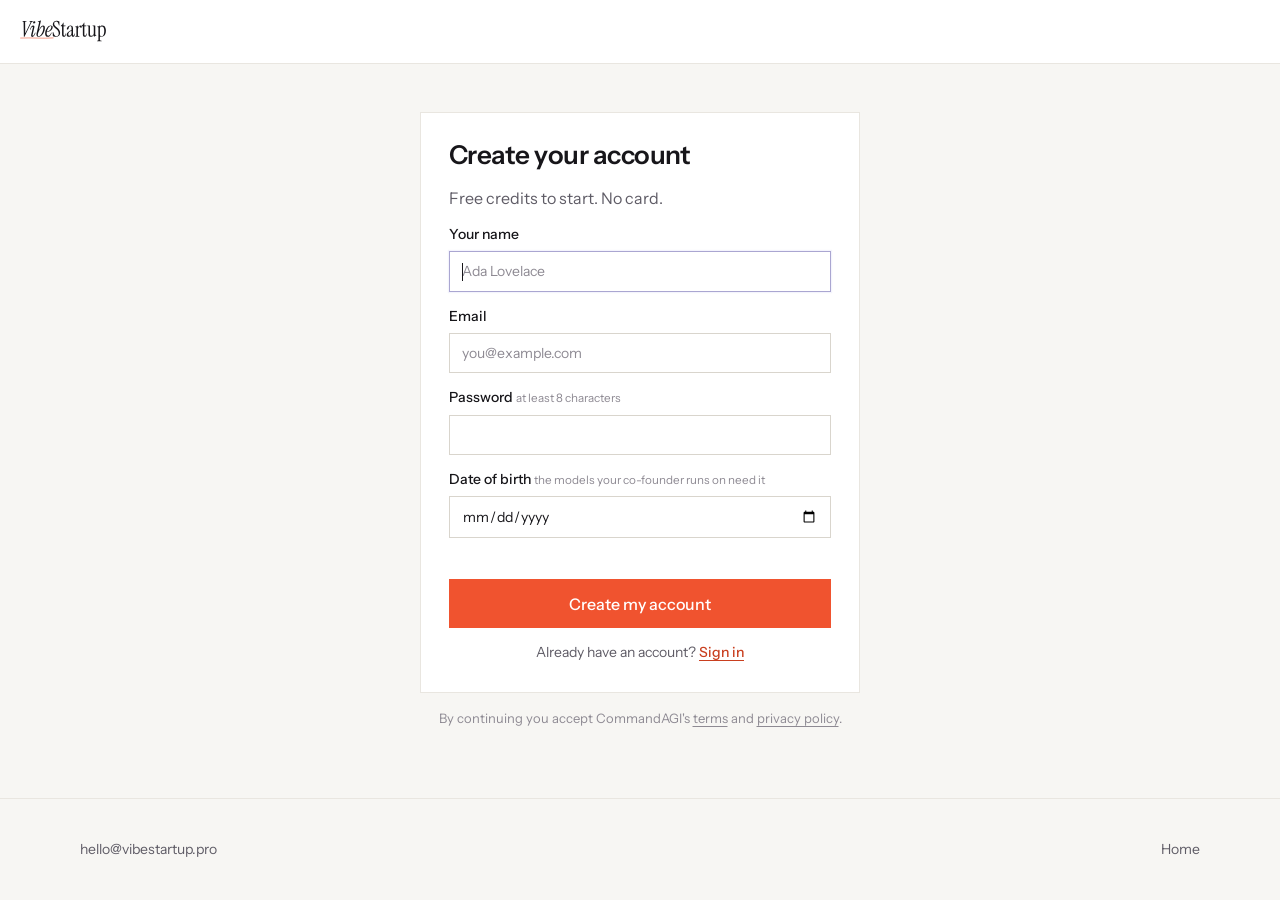
==== commit 04fca886: "The console may read the storefront's sign-ups and public DNS (connect-src); Legal links Refunds and" ====
--- a/app/index.html
+++ b/app/index.html
@@ -3,7 +3,7 @@
 <head>
 <meta charset="utf-8">
 <meta name="viewport" content="width=device-width, initial-scale=1, viewport-fit=cover">
-<meta http-equiv="Content-Security-Policy" content="default-src 'self'; script-src 'self'; style-src 'self' 'unsafe-inline'; img-src 'self' data: blob: https:; media-src 'self' blob:; connect-src 'self' https://api.commandagi.com https://api-dev.commandagi.com http://127.0.0.1:* http://localhost:*; font-src 'self'; object-src 'none'; base-uri 'none'; form-action 'self'">
+<meta http-equiv="Content-Security-Policy" content="default-src 'self'; script-src 'self'; style-src 'self' 'unsafe-inline'; img-src 'self' data: blob: https:; media-src 'self' blob:; connect-src 'self' https://api.commandagi.com https://api-dev.commandagi.com https://*.commandagi.app https://*.vibestartup.pro https://cloudflare-dns.com http://127.0.0.1:* http://localhost:*; font-src 'self'; object-src 'none'; base-uri 'none'; form-action 'self'">
 <title>Console · VibeStartup</title>
 <meta name="description" content="One business, its co-founder and every part of it: chat, the launch week, tasks, email, products, orders, customers, ads, studio, outbound, social, files, legal, settings, activity.">
 <meta name="robots" content="noindex">
--- a/style.css
+++ b/style.css
@@ -152,6 +152,9 @@
 .badge.bad { background: var(--bad-soft); color: var(--bad); }
 .badge.accent { background: var(--accent-soft); color: var(--accent-deep); }
 .badge.cofounder { background: var(--cofounder-soft); color: var(--cofounder); }
+/* on its way: the pill of a control that opens soon (lib/ui.js soon()), and the control that waits with it */
+.badge.soon { background: var(--accent-soft); color: var(--accent-deep); font-size: 11px; font-weight: 600; text-transform: uppercase; letter-spacing: .05em; }
+.btn.is-soon, .btn.is-soon[disabled] { opacity: 1; background: var(--surface-2); border-color: var(--line); color: var(--ink-2); cursor: default; }
 .table { width: 100%; border-collapse: collapse; font-size: 14px; background: var(--surface); border: 1px solid var(--line); }
 .table th { text-align: left; font-weight: 500; color: var(--ink-2); font-size: 12px; text-transform: uppercase; letter-spacing: .04em; padding: 8px 14px; border-bottom: 1px solid var(--line); background: var(--surface-2); }
 .table td { padding: 10px 14px; border-bottom: 1px solid var(--line); vertical-align: top; }
@@ -205,6 +208,25 @@
 .toast { padding: 10px 14px; border-radius: var(--r-tip); background: var(--ink); color: var(--bg); font-size: 14px; box-shadow: var(--shadow-float); pointer-events: auto; }
 .toast.bad { background: var(--bad); color: #fff; }
 .toast.ok { background: var(--ok); color: #fff; }
+/* first-run guides (lib/guides.js): a callout beside a real control. The layer takes no presses, so the page under it
+   works as usual; the callout floats, so it is rounded and carries the float shadow; the ring around the control is square. */
+.guide-layer { position: fixed; inset: 0; z-index: 65; pointer-events: none; }
+.guide-ring { position: fixed; border: 2px solid var(--accent); box-shadow: 0 0 0 4px color-mix(in srgb, var(--accent) 18%, transparent); pointer-events: none; }
+.guide { position: fixed; width: min(320px, calc(100vw - 32px)); padding: 16px 16px 12px; pointer-events: auto; background: var(--surface); color: var(--ink); border: 1px solid var(--line); border-radius: var(--r-float); box-shadow: var(--shadow-float); font-size: 14px; line-height: 1.45; text-align: left; }
+.guide-title { font-size: 16px; margin-bottom: 4px; }
+.guide-text { color: var(--ink-2); }
+.guide-foot { display: flex; align-items: center; gap: 6px; margin-top: 14px; }
+.guide-dots { display: inline-flex; gap: 5px; }
+.guide-dots i { width: 6px; height: 6px; border-radius: 50%; background: var(--line-2); }
+.guide-dots i.on { background: var(--accent); }
+/* a phone, or a step with no control: a sheet at the foot of the screen, clear of the bottom bar; at the top when the control is low */
+.guide.guide-sheet { left: 16px; right: 16px; width: auto; }
+.guide.guide-sheet[data-side="bottom"] { bottom: calc(72px + env(safe-area-inset-bottom)); }
+.guide.guide-sheet[data-side="top"] { top: 64px; }
+@media (prefers-reduced-motion: no-preference) {
+  .guide { animation: guide-in .16s var(--ease); }
+  @keyframes guide-in { from { opacity: 0; transform: translateY(4px); } to { opacity: 1; transform: none; } }
+}
 kbd { font: 500 11px var(--sans); color: var(--ink-3); border: 1px solid var(--line-2); padding: 1px 5px; white-space: nowrap; }
 [data-tip] { position: relative; }
 [data-tip]:hover::after, [data-tip]:focus-visible::after { content: attr(data-tip); position: absolute; left: 50%; top: calc(100% + 6px); transform: translateX(-50%); padding: 4px 8px; border-radius: var(--r-tip); background: var(--ink); color: var(--bg); font-size: 12px; white-space: nowrap; z-index: 30; pointer-events: none; }
--- a/app/console.css
+++ b/app/console.css
@@ -43,10 +43,10 @@
 #main { padding: 24px 20px 96px; width: min(100%, 1160px); min-width: 0; }
 #main:focus, #main:focus-visible { outline: none; }
 #main[data-tab="chat"] { padding-bottom: 0; }
-.panel-right { grid-row: 2; grid-column: 2; position: sticky; top: 56px; height: calc(100vh - 56px); overflow: auto; min-width: 0; overflow-wrap: anywhere; padding: 20px 16px; border-left: 1px solid var(--line); background: var(--surface); }
+.panel-right { grid-row: 2; grid-column: 2; position: sticky; top: 56px; height: calc(100vh - 56px); overflow: auto; padding: 20px 16px; border-left: 1px solid var(--line); background: var(--surface); }
 .panel-right h3 { font-size: 13px; text-transform: uppercase; letter-spacing: .05em; color: var(--ink-3); margin-bottom: 8px; }
 .panel-right section + section { margin-top: 20px; }
-.panel-right .mini { display: grid; grid-template-columns: minmax(0, 1fr); gap: 8px; }
+.panel-right .mini { display: grid; gap: 8px; }
 .panel-right .mini .card { padding: 12px; }
 .swatches { display: flex; gap: 6px; }
 .swatches i { width: 24px; height: 24px; border: 1px solid var(--line); }
@@ -79,8 +79,7 @@
 .task .acts { display: flex; gap: 6px; }
 
 /* chat */
-/* minmax(0, …): a long word or a row of chips never makes the chat wider than the window */
-.chat-wrap { display: grid; grid-template-rows: 1fr auto; grid-template-columns: minmax(0, 1fr); height: calc(100vh - 56px); margin: -24px -20px 0; }
+.chat-wrap { display: grid; grid-template-rows: 1fr auto; height: calc(100vh - 56px); margin: -24px -20px 0; }
 .chat { overflow: auto; padding: 24px 20px 12px; display: grid; gap: 14px; align-content: start; }
 .msg { display: grid; grid-template-columns: 32px 1fr; gap: 10px; max-width: 760px; }
 .msg .body { display: grid; gap: 4px; }
@@ -117,7 +116,7 @@
 
 /* launch week */
 .week { display: grid; grid-template-columns: repeat(7, minmax(0, 1fr)); gap: 8px; list-style: none; padding: 0; margin: 0; }
-.week li { padding: 12px; border: 1px solid var(--line); background: var(--surface); display: grid; gap: 4px; align-content: start; min-height: 92px; }
+.week li { padding: 12px; border: 1px solid var(--line); background: var(--surface); display: grid; gap: 4px; min-height: 92px; }
 .week li i { font-style: normal; font-size: 12px; color: var(--ink-3); }
 .week li b { font-weight: 500; font-size: 13px; }
 .week li.today { border-color: var(--accent); background: var(--accent-soft); }
@@ -179,14 +178,12 @@
 .event .meta { color: var(--ink-3); }
 .event .text { white-space: pre-wrap; overflow-wrap: anywhere; }
 .plans { display: grid; grid-template-columns: repeat(3, minmax(0, 1fr)); gap: 16px; }
-/* the cards of a row share their rows (subgrid): names, prices, lists and buttons sit on the same lines */
-.plans article { padding: 20px; display: grid; grid-row: span 6; grid-template-rows: subgrid; row-gap: 10px; }
-.plans article .btn { align-self: end; }
+.plans article { padding: 20px; display: grid; gap: 10px; align-content: start; grid-template-rows: auto auto auto 1fr auto; }
 .plans .price { font-size: 20px; font-weight: 600; }
 .plans.packs { margin: 12px 0 8px; }
-.plans.packs article { grid-row: span 4; }
+.plans.packs article { grid-template-rows: auto auto 1fr auto; }
 .plans .popular { border-color: var(--accent); }
-.plans ul { margin: 0; padding-left: 18px; color: var(--ink-2); display: grid; gap: 4px; align-content: start; }
+.plans ul { margin: 0; padding-left: 18px; color: var(--ink-2); display: grid; gap: 4px; }
 .plans h3 .pill.soon { display: inline-flex; vertical-align: middle; padding: 2px 6px; font-size: 12px; font-weight: 500; background: var(--surface-2); color: var(--ink-2); }
 .plans .btn[disabled] { opacity: .55; cursor: not-allowed; }
 .contract { display: grid; gap: 8px; }
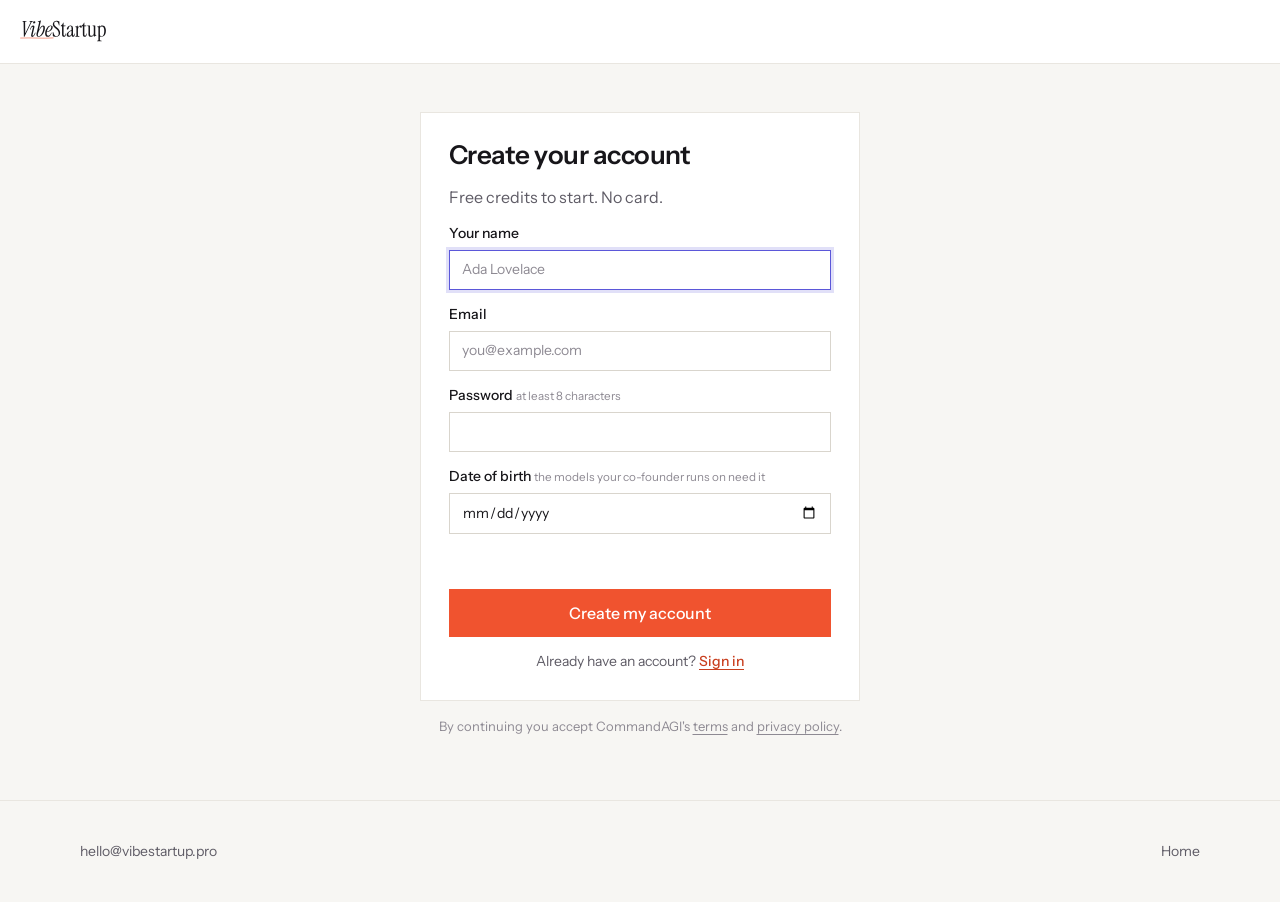
==== commit 5503fd04: "The co-founder answers fast: its own GPT-6 Luna agent, a greeting before any tool, words streamed ov" ====
--- a/app/index.html
+++ b/app/index.html
@@ -3,7 +3,7 @@
 <head>
 <meta charset="utf-8">
 <meta name="viewport" content="width=device-width, initial-scale=1, viewport-fit=cover">
-<meta http-equiv="Content-Security-Policy" content="default-src 'self'; script-src 'self'; style-src 'self' 'unsafe-inline'; img-src 'self' data: blob: https:; media-src 'self' blob:; connect-src 'self' https://api.commandagi.com https://api-dev.commandagi.com https://*.commandagi.app https://*.vibestartup.pro https://cloudflare-dns.com http://127.0.0.1:* http://localhost:*; font-src 'self'; object-src 'none'; base-uri 'none'; form-action 'self'">
+<meta http-equiv="Content-Security-Policy" content="default-src 'self'; script-src 'self'; style-src 'self' 'unsafe-inline'; img-src 'self' data: blob: https:; media-src 'self' blob:; connect-src 'self' https://api.commandagi.com https://api-dev.commandagi.com wss://api.commandagi.com wss://api-dev.commandagi.com https://*.commandagi.app https://*.vibestartup.pro https://cloudflare-dns.com http://127.0.0.1:* http://localhost:* ws://127.0.0.1:* ws://localhost:*; font-src 'self'; object-src 'none'; base-uri 'none'; form-action 'self'">
 <title>Console · VibeStartup</title>
 <meta name="description" content="One business, its co-founder and every part of it: chat, the launch week, tasks, email, products, orders, customers, ads, studio, outbound, social, files, legal, settings, activity.">
 <meta name="robots" content="noindex">
--- a/app/console.css
+++ b/app/console.css
@@ -43,10 +43,10 @@
 #main { padding: 24px 20px 96px; width: min(100%, 1160px); min-width: 0; }
 #main:focus, #main:focus-visible { outline: none; }
 #main[data-tab="chat"] { padding-bottom: 0; }
-.panel-right { grid-row: 2; grid-column: 2; position: sticky; top: 56px; height: calc(100vh - 56px); overflow: auto; padding: 20px 16px; border-left: 1px solid var(--line); background: var(--surface); }
+.panel-right { grid-row: 2; grid-column: 2; position: sticky; top: 56px; height: calc(100vh - 56px); overflow: auto; min-width: 0; overflow-wrap: anywhere; padding: 20px 16px; border-left: 1px solid var(--line); background: var(--surface); }
 .panel-right h3 { font-size: 13px; text-transform: uppercase; letter-spacing: .05em; color: var(--ink-3); margin-bottom: 8px; }
 .panel-right section + section { margin-top: 20px; }
-.panel-right .mini { display: grid; gap: 8px; }
+.panel-right .mini { display: grid; grid-template-columns: minmax(0, 1fr); gap: 8px; }
 .panel-right .mini .card { padding: 12px; }
 .swatches { display: flex; gap: 6px; }
 .swatches i { width: 24px; height: 24px; border: 1px solid var(--line); }
@@ -79,7 +79,8 @@
 .task .acts { display: flex; gap: 6px; }
 
 /* chat */
-.chat-wrap { display: grid; grid-template-rows: 1fr auto; height: calc(100vh - 56px); margin: -24px -20px 0; }
+/* minmax(0, …): a long word or a row of chips never makes the chat wider than the window */
+.chat-wrap { display: grid; grid-template-rows: 1fr auto; grid-template-columns: minmax(0, 1fr); height: calc(100vh - 56px); margin: -24px -20px 0; }
 .chat { overflow: auto; padding: 24px 20px 12px; display: grid; gap: 14px; align-content: start; }
 .msg { display: grid; grid-template-columns: 32px 1fr; gap: 10px; max-width: 760px; }
 .msg .body { display: grid; gap: 4px; }
@@ -96,6 +97,7 @@
 .msg.system { grid-template-columns: 1fr; max-width: none; }
 .msg.system .text { background: transparent; border: 0; padding: 0; color: var(--ink-3); font-size: 13px; }
 .msg.system.composing .text::after { content: "…"; animation: blink 1.2s steps(3, end) infinite; }
+.msg.cofounder.streaming .text::after { content: "\258D"; margin-left: 2px; color: var(--ink-3); animation: blink 1s steps(2, end) infinite; }
 @keyframes blink { 50% { opacity: .2; } }
 .approval, .milestone, .briefing { max-width: 760px; margin-left: 42px; }
 .approval { border: 1px solid var(--line); box-shadow: inset 3px 0 0 var(--accent); background: var(--surface); padding: 14px 16px 14px 18px; display: grid; gap: 8px; }
@@ -116,7 +118,7 @@
 
 /* launch week */
 .week { display: grid; grid-template-columns: repeat(7, minmax(0, 1fr)); gap: 8px; list-style: none; padding: 0; margin: 0; }
-.week li { padding: 12px; border: 1px solid var(--line); background: var(--surface); display: grid; gap: 4px; min-height: 92px; }
+.week li { padding: 12px; border: 1px solid var(--line); background: var(--surface); display: grid; gap: 4px; align-content: start; min-height: 92px; }
 .week li i { font-style: normal; font-size: 12px; color: var(--ink-3); }
 .week li b { font-weight: 500; font-size: 13px; }
 .week li.today { border-color: var(--accent); background: var(--accent-soft); }
@@ -125,8 +127,15 @@
 
 /* products and library */
 .product { display: grid; grid-template-columns: 56px 1fr auto; gap: 12px; align-items: center; }
-.product .swatch { width: 56px; height: 56px; }
-.product .acts { display: flex; gap: 4px; }
+.product .swatch, .product .thumb { width: 56px; height: 56px; }
+.product .thumb { object-fit: cover; background: var(--surface-2); }
+.product .acts { display: flex; gap: 4px; align-items: center; }
+/* the picture chooser: square tiles, the chosen ones ringed and numbered in the order chosen (the first is the cover) */
+.pick-grid { display: grid; grid-template-columns: repeat(auto-fill, minmax(84px, 1fr)); gap: 6px; max-height: 280px; overflow: auto; }
+.pick { position: relative; aspect-ratio: 1; padding: 0; border: 1px solid var(--line); background: var(--surface-2); cursor: pointer; overflow: hidden; }
+.pick img { width: 100%; height: 100%; object-fit: cover; display: block; }
+.pick[aria-pressed="true"] { box-shadow: inset 0 0 0 3px var(--accent); }
+.pick b { position: absolute; top: 0; left: 0; min-width: 24px; height: 24px; display: grid; place-items: center; background: var(--accent); color: var(--accent-ink); font-size: 12px; }
 .piece { display: grid; gap: 8px; }
 .piece img { width: 100%; aspect-ratio: 1; object-fit: cover; background: var(--surface-2); }
 
@@ -178,12 +187,14 @@
 .event .meta { color: var(--ink-3); }
 .event .text { white-space: pre-wrap; overflow-wrap: anywhere; }
 .plans { display: grid; grid-template-columns: repeat(3, minmax(0, 1fr)); gap: 16px; }
-.plans article { padding: 20px; display: grid; gap: 10px; align-content: start; grid-template-rows: auto auto auto 1fr auto; }
+/* the cards of a row share their rows (subgrid): names, prices, lists and buttons sit on the same lines */
+.plans article { padding: 20px; display: grid; grid-row: span 6; grid-template-rows: subgrid; row-gap: 10px; }
+.plans article .btn { align-self: end; }
 .plans .price { font-size: 20px; font-weight: 600; }
 .plans.packs { margin: 12px 0 8px; }
-.plans.packs article { grid-template-rows: auto auto 1fr auto; }
+.plans.packs article { grid-row: span 4; }
 .plans .popular { border-color: var(--accent); }
-.plans ul { margin: 0; padding-left: 18px; color: var(--ink-2); display: grid; gap: 4px; }
+.plans ul { margin: 0; padding-left: 18px; color: var(--ink-2); display: grid; gap: 4px; align-content: start; }
 .plans h3 .pill.soon { display: inline-flex; vertical-align: middle; padding: 2px 6px; font-size: 12px; font-weight: 500; background: var(--surface-2); color: var(--ink-2); }
 .plans .btn[disabled] { opacity: .55; cursor: not-allowed; }
 .contract { display: grid; gap: 8px; }
@@ -275,7 +286,7 @@
   .subtabs button { min-height: 44px; }
   .event { grid-template-columns: 1fr; gap: 2px; }
   .product { grid-template-columns: 44px 1fr; }
-  .product .swatch { width: 44px; height: 44px; }
+  .product .swatch, .product .thumb { width: 44px; height: 44px; }
   .product .acts { grid-column: 1 / -1; }
   .task { grid-template-columns: auto 1fr; }
   .task .acts { grid-column: 1 / -1; flex-wrap: wrap; }
@@ -307,3 +318,6 @@
 @media (max-width: 340px) {
   .week, .grid-4 { grid-template-columns: 1fr; }
 }
+
+/* A secret is typed masked in a text field: a password field draws the browser's saved logins into it. */
+.masked { -webkit-text-security: disc; text-security: disc; }
